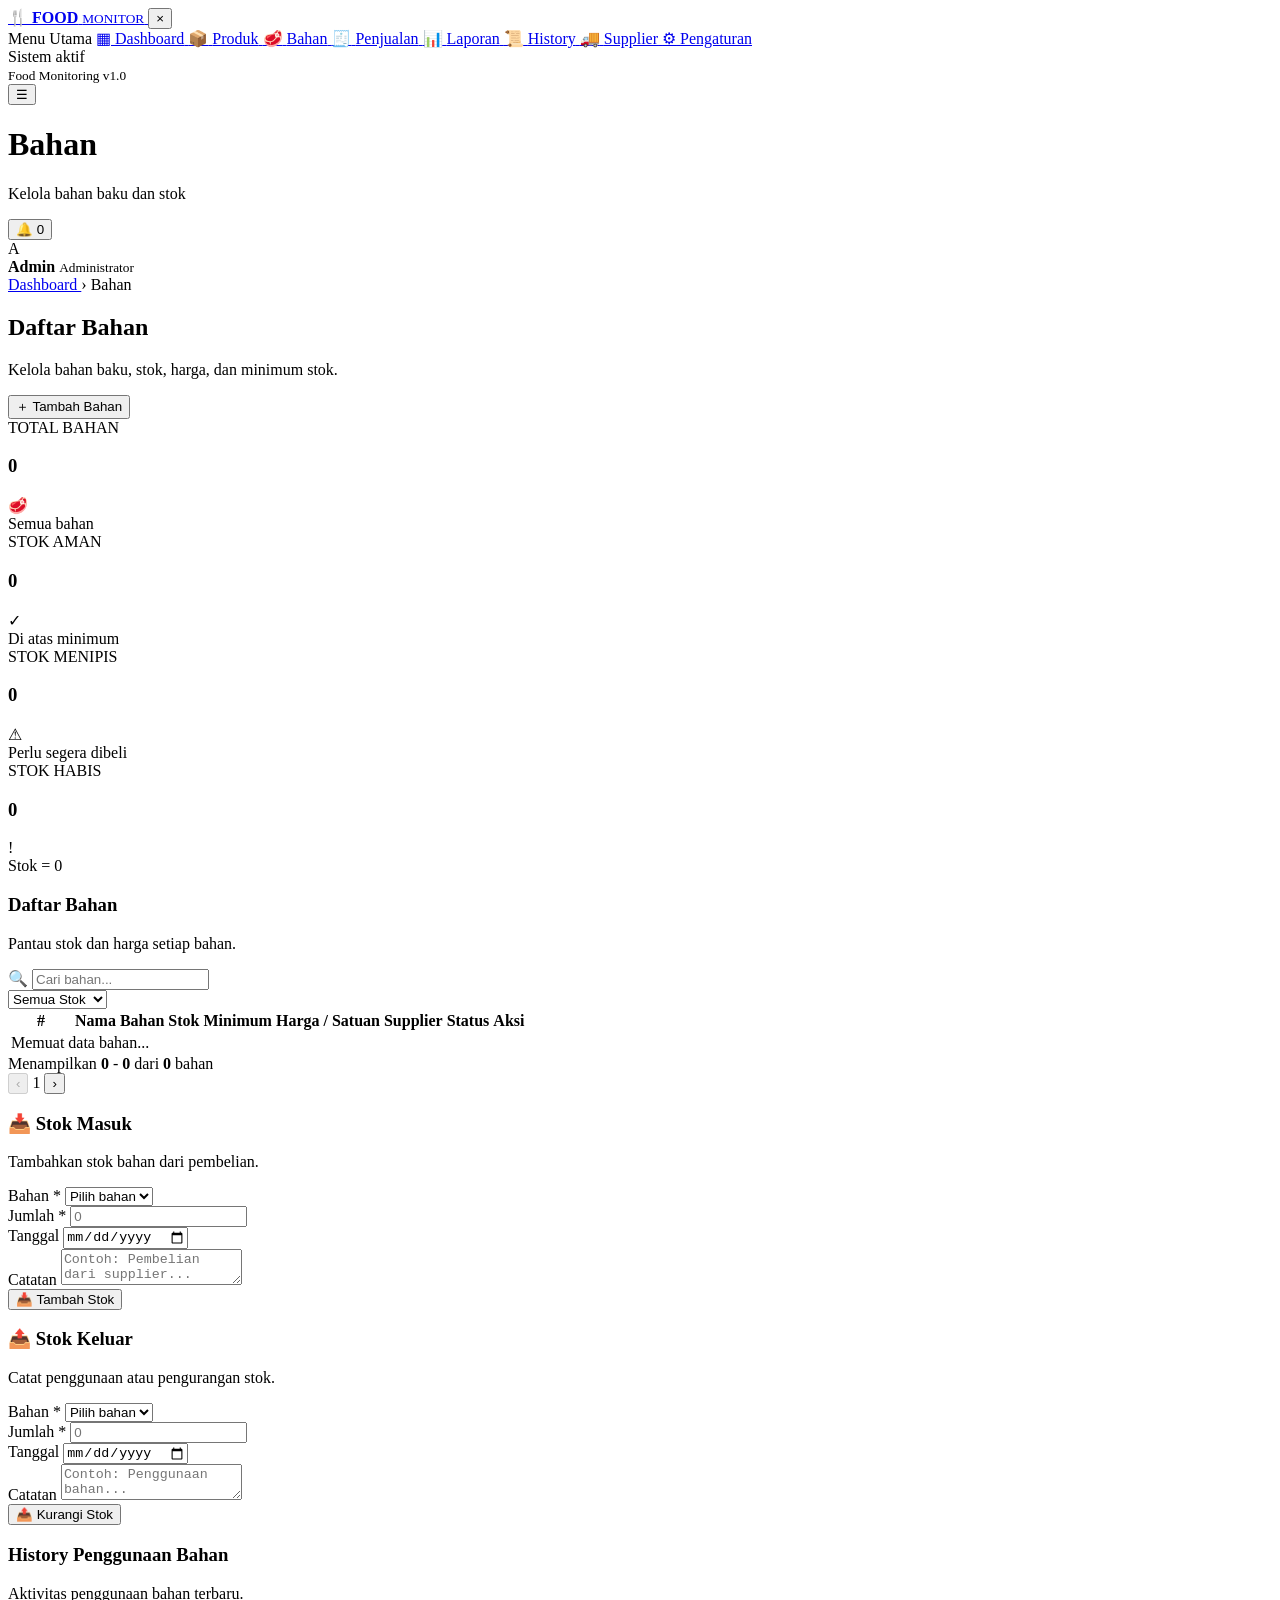
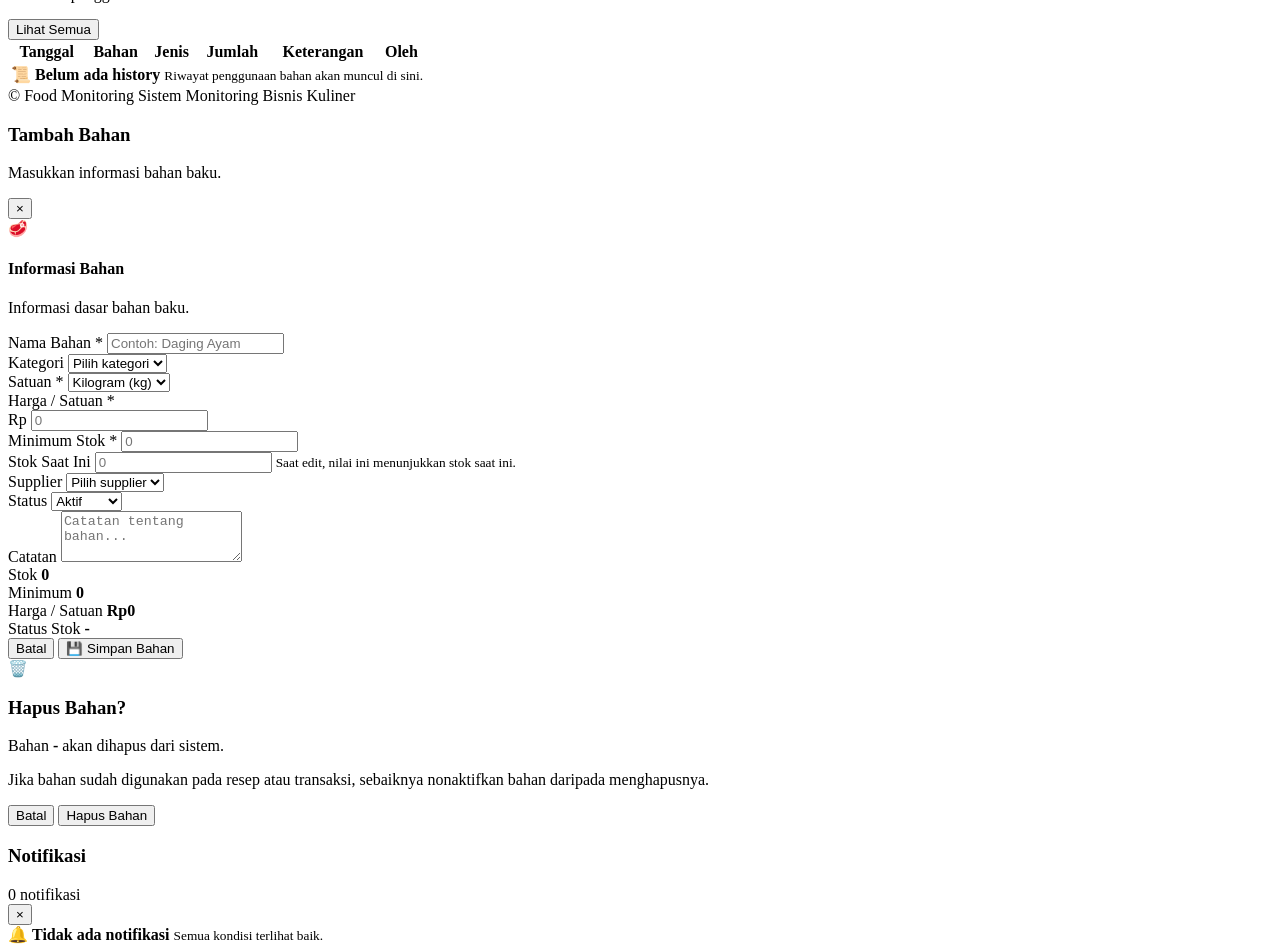
==== ingredients.html @ bdcd65e1 "Create ingredients.html" ====
<!DOCTYPE html>
<html lang="id">
<head>
    <meta charset="UTF-8">
    <meta name="viewport" content="width=device-width, initial-scale=1.0">

    <title>Food Monitoring - Bahan</title>

    <meta
        name="description"
        content="Kelola bahan baku, stok, harga bahan, minimum stok, supplier, dan riwayat penggunaan."
    >

    <link rel="stylesheet" href="css/style.css">
</head>

<body>

<div class="app">

    <!-- =====================================================
         SIDEBAR
    ====================================================== -->
    <aside class="sidebar" id="sidebar">

        <div class="sidebar-header">

            <a href="index.html" class="brand">
                <span class="brand-icon">🍴</span>

                <span class="brand-text">
                    <strong>FOOD</strong>
                    <small>MONITOR</small>
                </span>
            </a>

            <button
                type="button"
                class="sidebar-close"
                id="sidebarClose"
                aria-label="Tutup menu"
            >
                ×
            </button>

        </div>


        <!-- NAVIGATION -->
        <nav class="sidebar-nav">

            <div class="nav-section">

                <span class="nav-section-title">
                    Menu Utama
                </span>


                <a
                    href="index.html"
                    class="nav-item"
                >
                    <span class="nav-icon">▦</span>
                    <span class="nav-text">Dashboard</span>
                </a>


                <a
                    href="products.html"
                    class="nav-item"
                >
                    <span class="nav-icon">📦</span>
                    <span class="nav-text">Produk</span>
                </a>


                <a
                    href="ingredients.html"
                    class="nav-item active"
                >
                    <span class="nav-icon">🥩</span>
                    <span class="nav-text">Bahan</span>
                </a>


                <a
                    href="sales.html"
                    class="nav-item"
                >
                    <span class="nav-icon">🧾</span>
                    <span class="nav-text">Penjualan</span>
                </a>


                <a
                    href="reports.html"
                    class="nav-item"
                >
                    <span class="nav-icon">📊</span>
                    <span class="nav-text">Laporan</span>
                </a>


                <a
                    href="#"
                    class="nav-item"
                    id="historyMenu"
                >
                    <span class="nav-icon">📜</span>
                    <span class="nav-text">History</span>
                </a>


                <a
                    href="#"
                    class="nav-item"
                    id="supplierMenu"
                >
                    <span class="nav-icon">🚚</span>
                    <span class="nav-text">Supplier</span>
                </a>


                <a
                    href="#"
                    class="nav-item"
                    id="settingsMenu"
                >
                    <span class="nav-icon">⚙</span>
                    <span class="nav-text">Pengaturan</span>
                </a>

            </div>

        </nav>


        <!-- SIDEBAR FOOTER -->
        <div class="sidebar-footer">

            <div class="system-status">
                <span class="status-dot"></span>
                <span>Sistem aktif</span>
            </div>

            <small>
                Food Monitoring v1.0
            </small>

        </div>

    </aside>


    <!-- =====================================================
         MOBILE OVERLAY
    ====================================================== -->
    <div
        class="sidebar-overlay"
        id="sidebarOverlay"
    ></div>


    <!-- =====================================================
         MAIN
    ====================================================== -->
    <main class="main">


        <!-- =================================================
             TOPBAR
        ================================================== -->
        <header class="topbar">

            <div class="topbar-left">

                <button
                    type="button"
                    class="menu-toggle"
                    id="menuToggle"
                    aria-label="Buka menu"
                >
                    ☰
                </button>

                <div class="page-title">

                    <h1>Bahan</h1>

                    <p>
                        Kelola bahan baku dan stok
                    </p>

                </div>

            </div>


            <div class="topbar-right">

                <button
                    type="button"
                    class="icon-button notification-button"
                    id="notificationButton"
                    aria-label="Notifikasi"
                >
                    🔔

                    <span
                        class="notification-badge"
                        id="notificationBadge"
                    >
                        0
                    </span>
                </button>


                <div class="admin-profile">

                    <div class="admin-avatar">
                        A
                    </div>

                    <div class="admin-info">

                        <strong>
                            Admin
                        </strong>

                        <small>
                            Administrator
                        </small>

                    </div>

                </div>

            </div>

        </header>


        <!-- =================================================
             CONTENT
        ================================================== -->
        <div class="content">


            <!-- =================================================
                 PAGE HEADER
            ================================================== -->
            <section class="page-header">

                <div>

                    <div class="breadcrumb">

                        <a href="index.html">
                            Dashboard
                        </a>

                        <span>›</span>

                        <span>
                            Bahan
                        </span>

                    </div>


                    <h2>
                        Daftar Bahan
                    </h2>

                    <p>
                        Kelola bahan baku, stok, harga, dan minimum stok.
                    </p>

                </div>


                <button
                    type="button"
                    class="primary-button"
                    id="addIngredientButton"
                >
                    <span>＋</span>
                    Tambah Bahan
                </button>

            </section>


            <!-- =================================================
                 SUMMARY CARDS
            ================================================== -->
            <section class="summary-grid ingredient-summary-grid">


                <!-- TOTAL BAHAN -->
                <div class="summary-card">

                    <div class="summary-card-top">

                        <div>

                            <span class="summary-label">
                                TOTAL BAHAN
                            </span>

                            <h3 id="totalIngredientCount">
                                0
                            </h3>

                        </div>

                        <div class="summary-icon blue">
                            🥩
                        </div>

                    </div>

                    <div class="summary-card-bottom">

                        <span>
                            Semua bahan
                        </span>

                    </div>

                </div>


                <!-- STOK AMAN -->
                <div class="summary-card">

                    <div class="summary-card-top">

                        <div>

                            <span class="summary-label">
                                STOK AMAN
                            </span>

                            <h3 id="safeStockCount">
                                0
                            </h3>

                        </div>

                        <div class="summary-icon green">
                            ✓
                        </div>

                    </div>

                    <div class="summary-card-bottom">

                        <span>
                            Di atas minimum
                        </span>

                    </div>

                </div>


                <!-- STOK MENIPIS -->
                <div class="summary-card">

                    <div class="summary-card-top">

                        <div>

                            <span class="summary-label">
                                STOK MENIPIS
                            </span>

                            <h3 id="lowStockIngredientCount">
                                0
                            </h3>

                        </div>

                        <div class="summary-icon orange">
                            ⚠
                        </div>

                    </div>

                    <div class="summary-card-bottom">

                        <span>
                            Perlu segera dibeli
                        </span>

                    </div>

                </div>


                <!-- HABIS -->
                <div class="summary-card">

                    <div class="summary-card-top">

                        <div>

                            <span class="summary-label">
                                STOK HABIS
                            </span>

                            <h3 id="outOfStockCount">
                                0
                            </h3>

                        </div>

                        <div class="summary-icon red">
                            !
                        </div>

                    </div>

                    <div class="summary-card-bottom">

                        <span>
                            Stok = 0
                        </span>

                    </div>

                </div>

            </section>


            <!-- =================================================
                 STOCK TABLE
            ================================================== -->
            <section class="dashboard-card">

                <!-- CARD HEADER -->
                <div class="card-header ingredient-table-header">

                    <div>

                        <h3>
                            Daftar Bahan
                        </h3>

                        <p>
                            Pantau stok dan harga setiap bahan.
                        </p>

                    </div>


                    <div class="table-actions">

                        <!-- SEARCH -->
                        <div class="search-box">

                            <span class="search-icon">
                                🔍
                            </span>

                            <input
                                type="search"
                                id="ingredientSearch"
                                placeholder="Cari bahan..."
                                autocomplete="off"
                            >

                        </div>


                        <!-- STOCK FILTER -->
                        <select
                            id="ingredientStockFilter"
                            class="select-control"
                        >

                            <option value="all">
                                Semua Stok
                            </option>

                            <option value="safe">
                                Stok Aman
                            </option>

                            <option value="low">
                                Stok Menipis
                            </option>

                            <option value="out">
                                Stok Habis
                            </option>

                        </select>

                    </div>

                </div>


                <!-- TABLE -->
                <div class="table-wrapper">

                    <table class="data-table ingredient-table">

                        <thead>

                            <tr>

                                <th width="60">
                                    #
                                </th>

                                <th>
                                    Nama Bahan
                                </th>

                                <th>
                                    Stok
                                </th>

                                <th>
                                    Minimum
                                </th>

                                <th>
                                    Harga / Satuan
                                </th>

                                <th>
                                    Supplier
                                </th>

                                <th>
                                    Status
                                </th>

                                <th class="text-right">
                                    Aksi
                                </th>

                            </tr>

                        </thead>


                        <tbody id="ingredientTableBody">

                            <tr>

                                <td colspan="8">

                                    <div class="loading-state">

                                        <div class="loading-spinner"></div>

                                        <span>
                                            Memuat data bahan...
                                        </span>

                                    </div>

                                </td>

                            </tr>

                        </tbody>

                    </table>

                </div>


                <!-- TABLE FOOTER -->
                <div class="table-footer">

                    <div class="table-info">

                        Menampilkan

                        <strong id="ingredientShowingFrom">
                            0
                        </strong>

                        -

                        <strong id="ingredientShowingTo">
                            0
                        </strong>

                        dari

                        <strong id="ingredientTotalItems">
                            0
                        </strong>

                        bahan

                    </div>


                    <div class="pagination">

                        <button
                            type="button"
                            class="pagination-button"
                            id="ingredientPrevPage"
                            disabled
                        >
                            ‹
                        </button>


                        <span
                            class="pagination-current"
                            id="ingredientCurrentPage"
                        >
                            1
                        </span>


                        <button
                            type="button"
                            class="pagination-button"
                            id="ingredientNextPage"
                        >
                            ›
                        </button>

                    </div>

                </div>

            </section>


            <!-- =================================================
                 STOCK MOVEMENT
            ================================================== -->
            <section class="dashboard-grid secondary-grid">


                <!-- STOCK IN -->
                <div class="dashboard-card">

                    <div class="card-header">

                        <div>

                            <h3>
                                📥 Stok Masuk
                            </h3>

                            <p>
                                Tambahkan stok bahan dari pembelian.
                            </p>

                        </div>

                    </div>


                    <form id="stockInForm">

                        <div class="form-grid">


                            <div class="form-group form-group-full">

                                <label for="stockInIngredient">
                                    Bahan
                                    <span class="required">*</span>
                                </label>

                                <select
                                    id="stockInIngredient"
                                    name="ingredientId"
                                    required
                                >

                                    <option value="">
                                        Pilih bahan
                                    </option>

                                </select>

                            </div>


                            <div class="form-group">

                                <label for="stockInQuantity">
                                    Jumlah
                                    <span class="required">*</span>
                                </label>

                                <input
                                    type="number"
                                    id="stockInQuantity"
                                    name="quantity"
                                    min="0"
                                    step="0.01"
                                    placeholder="0"
                                    required
                                >

                            </div>


                            <div class="form-group">

                                <label for="stockInDate">
                                    Tanggal
                                </label>

                                <input
                                    type="date"
                                    id="stockInDate"
                                    name="date"
                                >

                            </div>


                            <div class="form-group form-group-full">

                                <label for="stockInNote">
                                    Catatan
                                </label>

                                <textarea
                                    id="stockInNote"
                                    name="note"
                                    rows="2"
                                    placeholder="Contoh: Pembelian dari supplier..."
                                ></textarea>

                            </div>


                            <div class="form-group form-group-full">

                                <button
                                    type="submit"
                                    class="primary-button"
                                >
                                    📥 Tambah Stok
                                </button>

                            </div>

                        </div>

                    </form>

                </div>


                <!-- STOCK OUT -->
                <div class="dashboard-card">

                    <div class="card-header">

                        <div>

                            <h3>
                                📤 Stok Keluar
                            </h3>

                            <p>
                                Catat penggunaan atau pengurangan stok.
                            </p>

                        </div>

                    </div>


                    <form id="stockOutForm">

                        <div class="form-grid">


                            <div class="form-group form-group-full">

                                <label for="stockOutIngredient">
                                    Bahan
                                    <span class="required">*</span>
                                </label>

                                <select
                                    id="stockOutIngredient"
                                    name="ingredientId"
                                    required
                                >

                                    <option value="">
                                        Pilih bahan
                                    </option>

                                </select>

                            </div>


                            <div class="form-group">

                                <label for="stockOutQuantity">
                                    Jumlah
                                    <span class="required">*</span>
                                </label>

                                <input
                                    type="number"
                                    id="stockOutQuantity"
                                    name="quantity"
                                    min="0"
                                    step="0.01"
                                    placeholder="0"
                                    required
                                >

                            </div>


                            <div class="form-group">

                                <label for="stockOutDate">
                                    Tanggal
                                </label>

                                <input
                                    type="date"
                                    id="stockOutDate"
                                    name="date"
                                >

                            </div>


                            <div class="form-group form-group-full">

                                <label for="stockOutNote">
                                    Catatan
                                </label>

                                <textarea
                                    id="stockOutNote"
                                    name="note"
                                    rows="2"
                                    placeholder="Contoh: Penggunaan bahan..."
                                ></textarea>

                            </div>


                            <div class="form-group form-group-full">

                                <button
                                    type="submit"
                                    class="secondary-button"
                                >
                                    📤 Kurangi Stok
                                </button>

                            </div>

                        </div>

                    </form>

                </div>

            </section>


            <!-- =================================================
                 RECENT USAGE
            ================================================== -->
            <section class="dashboard-card">

                <div class="card-header">

                    <div>

                        <h3>
                            History Penggunaan Bahan
                        </h3>

                        <p>
                            Aktivitas penggunaan bahan terbaru.
                        </p>

                    </div>


                    <button
                        type="button"
                        class="secondary-button"
                        id="viewIngredientHistory"
                    >
                        Lihat Semua
                    </button>

                </div>


                <div class="table-wrapper">

                    <table class="data-table">

                        <thead>

                            <tr>

                                <th>
                                    Tanggal
                                </th>

                                <th>
                                    Bahan
                                </th>

                                <th>
                                    Jenis
                                </th>

                                <th>
                                    Jumlah
                                </th>

                                <th>
                                    Keterangan
                                </th>

                                <th>
                                    Oleh
                                </th>

                            </tr>

                        </thead>


                        <tbody id="ingredientHistoryBody">

                            <tr>

                                <td colspan="6">

                                    <div class="empty-state">

                                        <span>
                                            📜
                                        </span>

                                        <strong>
                                            Belum ada history
                                        </strong>

                                        <small>
                                            Riwayat penggunaan bahan akan muncul di sini.
                                        </small>

                                    </div>

                                </td>

                            </tr>

                        </tbody>

                    </table>

                </div>

            </section>


        </div>


        <!-- =================================================
             FOOTER
        ================================================== -->
        <footer class="footer">

            <span>
                ©
                <span id="currentYear"></span>
                Food Monitoring
            </span>

            <span>
                Sistem Monitoring Bisnis Kuliner
            </span>

        </footer>

    </main>

</div>


<!-- =========================================================
     ADD / EDIT INGREDIENT MODAL
========================================================= -->
<div
    class="modal-overlay"
    id="ingredientModal"
    aria-hidden="true"
>

    <div
        class="modal modal-large"
        role="dialog"
        aria-modal="true"
        aria-labelledby="ingredientModalTitle"
    >


        <!-- MODAL HEADER -->
        <div class="modal-header">

            <div>

                <h3 id="ingredientModalTitle">
                    Tambah Bahan
                </h3>

                <p>
                    Masukkan informasi bahan baku.
                </p>

            </div>


            <button
                type="button"
                class="modal-close"
                id="closeIngredientModal"
                aria-label="Tutup"
            >
                ×
            </button>

        </div>


        <!-- FORM -->
        <form id="ingredientForm">

            <div class="modal-body">

                <input
                    type="hidden"
                    id="ingredientId"
                    name="id"
                >


                <!-- =================================================
                     BASIC INFORMATION
                ================================================== -->
                <div class="form-section">

                    <div class="form-section-title">

                        <span class="form-section-icon">
                            🥩
                        </span>

                        <div>

                            <h4>
                                Informasi Bahan
                            </h4>

                            <p>
                                Informasi dasar bahan baku.
                            </p>

                        </div>

                    </div>


                    <div class="form-grid">


                        <!-- NAME -->
                        <div class="form-group form-group-full">

                            <label for="ingredientName">

                                Nama Bahan

                                <span class="required">
                                    *
                                </span>

                            </label>

                            <input
                                type="text"
                                id="ingredientName"
                                name="name"
                                placeholder="Contoh: Daging Ayam"
                                required
                            >

                        </div>


                        <!-- CATEGORY -->
                        <div class="form-group">

                            <label for="ingredientCategory">
                                Kategori
                            </label>

                            <select
                                id="ingredientCategory"
                                name="category"
                            >

                                <option value="">
                                    Pilih kategori
                                </option>

                                <option value="daging">
                                    Daging
                                </option>

                                <option value="sayuran">
                                    Sayuran
                                </option>

                                <option value="bumbu">
                                    Bumbu
                                </option>

                                <option value="minyak">
                                    Minyak
                                </option>

                                <option value="sembako">
                                    Sembako
                                </option>

                                <option value="minuman">
                                    Minuman
                                </option>

                                <option value="kemasan">
                                    Kemasan
                                </option>

                                <option value="lainnya">
                                    Lainnya
                                </option>

                            </select>

                        </div>


                        <!-- UNIT -->
                        <div class="form-group">

                            <label for="ingredientUnit">
                                Satuan
                                <span class="required">
                                    *
                                </span>
                            </label>

                            <select
                                id="ingredientUnit"
                                name="unit"
                                required
                            >

                                <option value="kg">
                                    Kilogram (kg)
                                </option>

                                <option value="gram">
                                    Gram (g)
                                </option>

                                <option value="liter">
                                    Liter (L)
                                </option>

                                <option value="ml">
                                    Mililiter (ml)
                                </option>

                                <option value="pcs">
                                    Pcs
                                </option>

                                <option value="pack">
                                    Pack
                                </option>

                                <option value="botol">
                                    Botol
                                </option>

                                <option value="dus">
                                    Dus
                                </option>

                            </select>

                        </div>


                        <!-- PRICE -->
                        <div class="form-group">

                            <label for="ingredientPrice">

                                Harga / Satuan

                                <span class="required">
                                    *
                                </span>

                            </label>

                            <div class="input-prefix">

                                <span>
                                    Rp
                                </span>

                                <input
                                    type="number"
                                    id="ingredientPrice"
                                    name="price"
                                    min="0"
                                    step="1"
                                    placeholder="0"
                                    required
                                >

                            </div>

                        </div>


                        <!-- MIN STOCK -->
                        <div class="form-group">

                            <label for="ingredientMinimumStock">

                                Minimum Stok

                                <span class="required">
                                    *
                                </span>

                            </label>

                            <input
                                type="number"
                                id="ingredientMinimumStock"
                                name="minimumStock"
                                min="0"
                                step="0.01"
                                placeholder="0"
                                required
                            >

                        </div>


                        <!-- CURRENT STOCK -->
                        <div class="form-group">

                            <label for="ingredientCurrentStock">
                                Stok Saat Ini
                            </label>

                            <input
                                type="number"
                                id="ingredientCurrentStock"
                                name="stock"
                                min="0"
                                step="0.01"
                                placeholder="0"
                            >

                            <small class="form-help">
                                Saat edit, nilai ini menunjukkan stok saat ini.
                            </small>

                        </div>


                        <!-- SUPPLIER -->
                        <div class="form-group">

                            <label for="ingredientSupplier">
                                Supplier
                            </label>

                            <select
                                id="ingredientSupplier"
                                name="supplierId"
                            >

                                <option value="">
                                    Pilih supplier
                                </option>

                            </select>

                        </div>


                        <!-- STATUS -->
                        <div class="form-group">

                            <label for="ingredientStatus">
                                Status
                            </label>

                            <select
                                id="ingredientStatus"
                                name="status"
                            >

                                <option value="active">
                                    Aktif
                                </option>

                                <option value="inactive">
                                    Nonaktif
                                </option>

                            </select>

                        </div>


                        <!-- NOTE -->
                        <div class="form-group form-group-full">

                            <label for="ingredientDescription">
                                Catatan
                            </label>

                            <textarea
                                id="ingredientDescription"
                                name="description"
                                rows="3"
                                placeholder="Catatan tentang bahan..."
                            ></textarea>

                        </div>

                    </div>

                </div>


                <!-- =================================================
                     STOCK PREVIEW
                ================================================== -->
                <div class="stock-preview">

                    <div class="stock-preview-item">

                        <span>
                            Stok
                        </span>

                        <strong id="previewIngredientStock">
                            0
                        </strong>

                    </div>


                    <div class="stock-preview-item">

                        <span>
                            Minimum
                        </span>

                        <strong id="previewIngredientMinimum">
                            0
                        </strong>

                    </div>


                    <div class="stock-preview-item">

                        <span>
                            Harga / Satuan
                        </span>

                        <strong id="previewIngredientPrice">
                            Rp0
                        </strong>

                    </div>


                    <div
                        class="stock-preview-item highlight"
                        id="ingredientStockStatusPreview"
                    >

                        <span>
                            Status Stok
                        </span>

                        <strong>
                            -
                        </strong>

                    </div>

                </div>

            </div>


            <!-- MODAL FOOTER -->
            <div class="modal-footer">

                <button
                    type="button"
                    class="secondary-button"
                    id="cancelIngredientForm"
                >
                    Batal
                </button>


                <button
                    type="submit"
                    class="primary-button"
                    id="saveIngredientButton"
                >
                    💾 Simpan Bahan
                </button>

            </div>

        </form>

    </div>

</div>


<!-- =========================================================
     DELETE MODAL
========================================================= -->
<div
    class="modal-overlay"
    id="deleteIngredientModal"
    aria-hidden="true"
>

    <div
        class="modal modal-small"
        role="dialog"
        aria-modal="true"
        aria-labelledby="deleteIngredientTitle"
    >

        <div class="modal-body delete-confirmation">

            <div class="delete-icon">
                🗑️
            </div>


            <h3 id="deleteIngredientTitle">
                Hapus Bahan?
            </h3>


            <p>

                Bahan

                <strong id="deleteIngredientName">
                    -
                </strong>

                akan dihapus dari sistem.

            </p>


            <p class="warning-text">

                Jika bahan sudah digunakan pada resep atau transaksi,
                sebaiknya nonaktifkan bahan daripada menghapusnya.

            </p>

        </div>


        <div class="modal-footer">

            <button
                type="button"
                class="secondary-button"
                id="cancelDeleteIngredient"
            >
                Batal
            </button>


            <button
                type="button"
                class="danger-button"
                id="confirmDeleteIngredient"
            >
                Hapus Bahan
            </button>

        </div>

    </div>

</div>


<!-- =========================================================
     NOTIFICATION PANEL
========================================================= -->
<div
    class="notification-panel"
    id="notificationPanel"
    aria-hidden="true"
>

    <div class="notification-header">

        <div>

            <h3>
                Notifikasi
            </h3>

            <span id="notificationCount">
                0 notifikasi
            </span>

        </div>


        <button
            type="button"
            class="panel-close"
            id="closeNotification"
            aria-label="Tutup notifikasi"
        >
            ×
        </button>

    </div>


    <div
        class="notification-list"
        id="notificationList"
    >

        <div class="empty-notification">

            <span>
                🔔
            </span>

            <strong>
                Tidak ada notifikasi
            </strong>

            <small>
                Semua kondisi terlihat baik.
            </small>

        </div>

    </div>

</div>


<!-- =========================================================
     TOAST
========================================================= -->
<div
    class="toast-container"
    id="toastContainer"
    aria-live="polite"
></div>


<!-- =========================================================
     JAVASCRIPT
========================================================= -->
<script src="js/ingredients.js"></script>

</body>
</html>
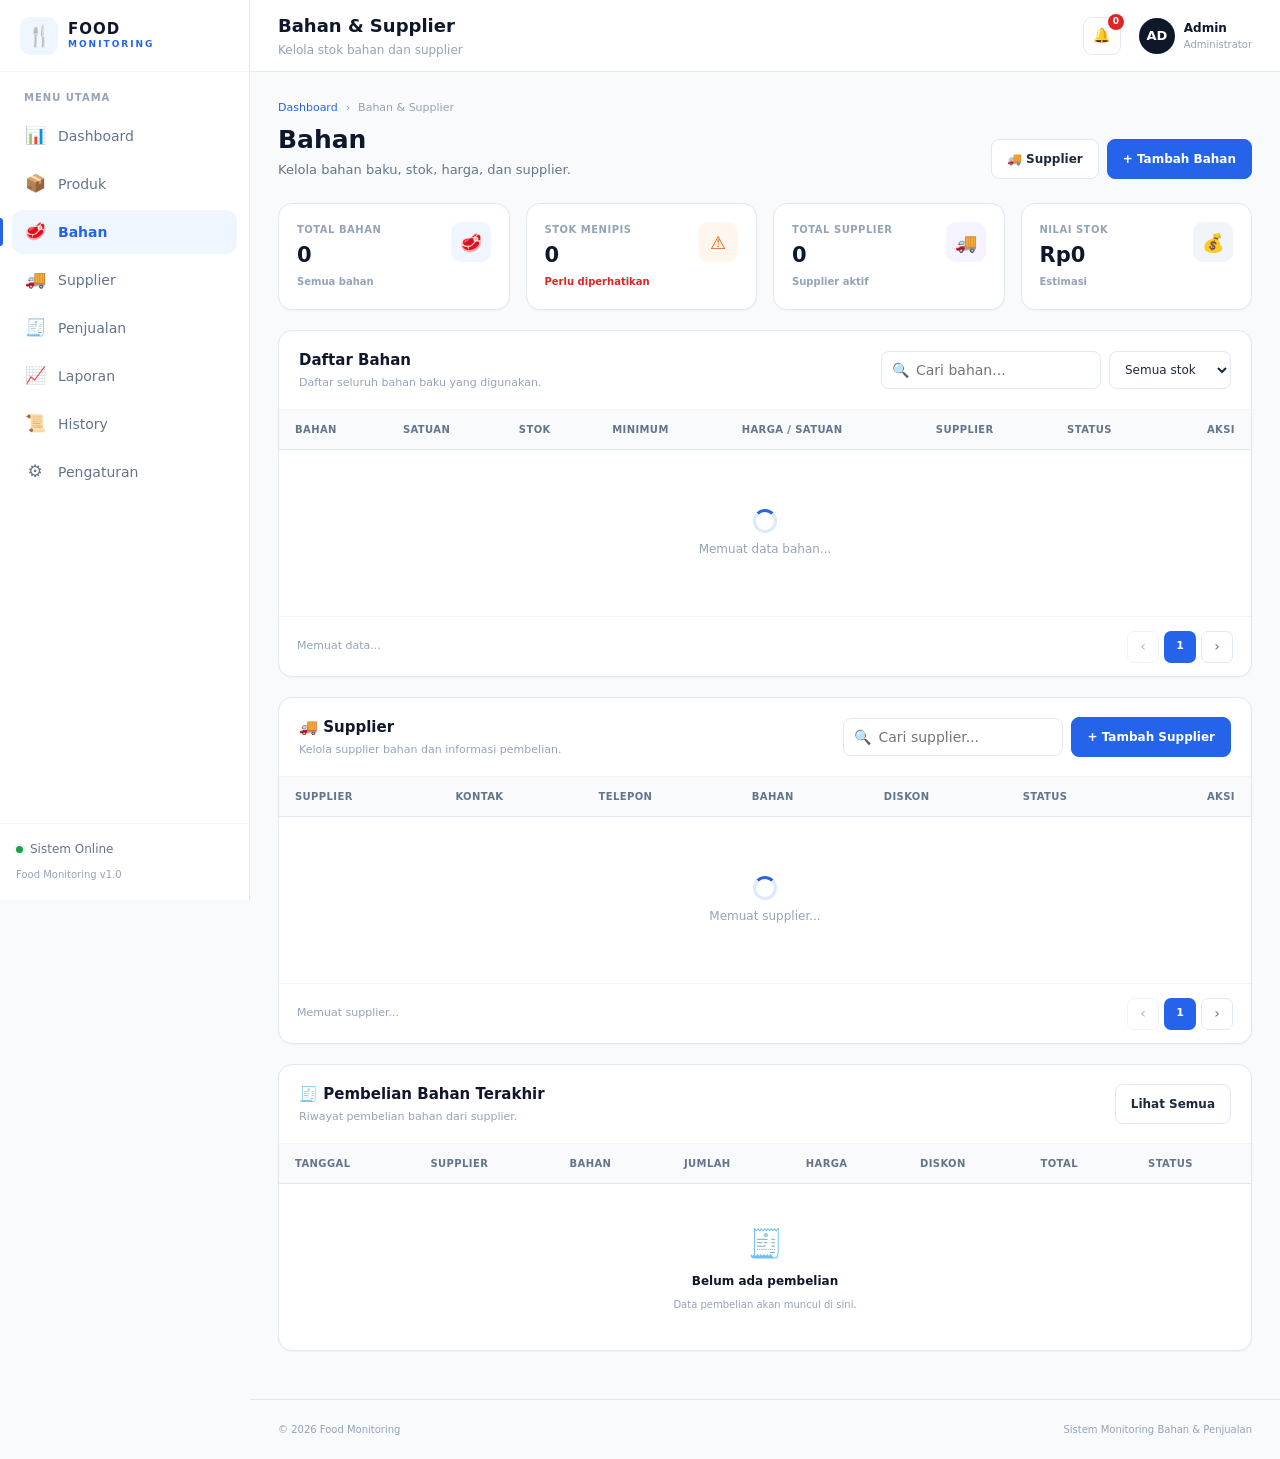
==== commit 514b4177: "Update ingredients.html" ====
--- a/ingredients.html
+++ b/ingredients.html
@@ -2,16 +2,15 @@
 <html lang="id">
 <head>
     <meta charset="UTF-8">
-    <meta name="viewport" content="width=device-width, initial-scale=1.0">
-
-    <title>Food Monitoring - Bahan</title>
 
     <meta
-        name="description"
-        content="Kelola bahan baku, stok, harga bahan, minimum stok, supplier, dan riwayat penggunaan."
+        name="viewport"
+        content="width=device-width, initial-scale=1.0"
     >
 
-    <link rel="stylesheet" href="css/style.css">
+    <title>Bahan & Supplier - Food Monitoring</title>
+
+    <link rel="stylesheet" href="../css/style.css">
 </head>
 
 <body>
@@ -21,17 +20,22 @@
     <!-- =====================================================
          SIDEBAR
     ====================================================== -->
+
     <aside class="sidebar" id="sidebar">
 
         <div class="sidebar-header">
 
             <a href="index.html" class="brand">
-                <span class="brand-icon">🍴</span>
-
-                <span class="brand-text">
+
+                <div class="brand-icon">
+                    🍴
+                </div>
+
+                <div class="brand-text">
                     <strong>FOOD</strong>
-                    <small>MONITOR</small>
-                </span>
+                    <small>MONITORING</small>
+                </div>
+
             </a>
 
             <button
@@ -46,101 +50,98 @@
         </div>
 
 
-        <!-- NAVIGATION -->
         <nav class="sidebar-nav">
 
-            <div class="nav-section">
-
-                <span class="nav-section-title">
-                    Menu Utama
-                </span>
-
-
-                <a
-                    href="index.html"
-                    class="nav-item"
-                >
-                    <span class="nav-icon">▦</span>
-                    <span class="nav-text">Dashboard</span>
-                </a>
-
-
-                <a
-                    href="products.html"
-                    class="nav-item"
-                >
-                    <span class="nav-icon">📦</span>
-                    <span class="nav-text">Produk</span>
-                </a>
-
-
-                <a
-                    href="ingredients.html"
-                    class="nav-item active"
-                >
-                    <span class="nav-icon">🥩</span>
-                    <span class="nav-text">Bahan</span>
-                </a>
-
-
-                <a
-                    href="sales.html"
-                    class="nav-item"
-                >
-                    <span class="nav-icon">🧾</span>
-                    <span class="nav-text">Penjualan</span>
-                </a>
-
-
-                <a
-                    href="reports.html"
-                    class="nav-item"
-                >
-                    <span class="nav-icon">📊</span>
-                    <span class="nav-text">Laporan</span>
-                </a>
-
-
-                <a
-                    href="#"
-                    class="nav-item"
-                    id="historyMenu"
-                >
-                    <span class="nav-icon">📜</span>
-                    <span class="nav-text">History</span>
-                </a>
-
-
-                <a
-                    href="#"
-                    class="nav-item"
-                    id="supplierMenu"
-                >
-                    <span class="nav-icon">🚚</span>
-                    <span class="nav-text">Supplier</span>
-                </a>
-
-
-                <a
-                    href="#"
-                    class="nav-item"
-                    id="settingsMenu"
-                >
-                    <span class="nav-icon">⚙</span>
-                    <span class="nav-text">Pengaturan</span>
-                </a>
-
-            </div>
+            <span class="nav-section-title">
+                Menu Utama
+            </span>
+
+
+            <a
+                href="index.html"
+                class="nav-item"
+            >
+                <span class="nav-icon">📊</span>
+                <span class="nav-text">Dashboard</span>
+            </a>
+
+
+            <a
+                href="products.html"
+                class="nav-item"
+            >
+                <span class="nav-icon">📦</span>
+                <span class="nav-text">Produk</span>
+            </a>
+
+
+            <a
+                href="ingredients.html"
+                class="nav-item active"
+                aria-current="page"
+            >
+                <span class="nav-icon">🥩</span>
+                <span class="nav-text">Bahan</span>
+            </a>
+
+
+            <!-- SUPPLIER LANGSUNG KE SECTION SUPPLIER -->
+            <a
+                href="#supplierSection"
+                class="nav-item"
+                id="supplierMenu"
+            >
+                <span class="nav-icon">🚚</span>
+                <span class="nav-text">Supplier</span>
+            </a>
+
+
+            <a
+                href="sales.html"
+                class="nav-item"
+            >
+                <span class="nav-icon">🧾</span>
+                <span class="nav-text">Penjualan</span>
+            </a>
+
+
+            <a
+                href="reports.html"
+                class="nav-item"
+            >
+                <span class="nav-icon">📈</span>
+                <span class="nav-text">Laporan</span>
+            </a>
+
+
+            <a
+                href="reports.html#history"
+                class="nav-item"
+            >
+                <span class="nav-icon">📜</span>
+                <span class="nav-text">History</span>
+            </a>
+
+
+            <a
+                href="reports.html#settings"
+                class="nav-item"
+            >
+                <span class="nav-icon">⚙️</span>
+                <span class="nav-text">Pengaturan</span>
+            </a>
 
         </nav>
 
 
-        <!-- SIDEBAR FOOTER -->
         <div class="sidebar-footer">
 
             <div class="system-status">
+
                 <span class="status-dot"></span>
-                <span>Sistem aktif</span>
+
+                <span>Sistem Online</span>
+
             </div>
 
             <small>
@@ -152,9 +153,8 @@
     </aside>
 
 
-    <!-- =====================================================
-         MOBILE OVERLAY
-    ====================================================== -->
+    <!-- MOBILE OVERLAY -->
+
     <div
         class="sidebar-overlay"
         id="sidebarOverlay"
@@ -164,12 +164,11 @@
     <!-- =====================================================
          MAIN
     ====================================================== -->
+
     <main class="main">
 
-
-        <!-- =================================================
-             TOPBAR
-        ================================================== -->
+        <!-- TOPBAR -->
+
         <header class="topbar">
 
             <div class="topbar-left">
@@ -179,16 +178,18 @@
                     class="menu-toggle"
                     id="menuToggle"
                     aria-label="Buka menu"
+                    aria-expanded="false"
                 >
                     ☰
                 </button>
 
+
                 <div class="page-title">
 
-                    <h1>Bahan</h1>
+                    <h1>Bahan & Supplier</h1>
 
                     <p>
-                        Kelola bahan baku dan stok
+                        Kelola stok bahan dan supplier
                     </p>
 
                 </div>
@@ -200,10 +201,11 @@
 
                 <button
                     type="button"
-                    class="icon-button notification-button"
+                    class="icon-button"
                     id="notificationButton"
                     aria-label="Notifikasi"
                 >
+
                     🔔
 
                     <span
@@ -212,20 +214,19 @@
                     >
                         0
                     </span>
+
                 </button>
 
 
                 <div class="admin-profile">
 
                     <div class="admin-avatar">
-                        A
+                        AD
                     </div>
 
                     <div class="admin-info">
 
-                        <strong>
-                            Admin
-                        </strong>
+                        <strong>Admin</strong>
 
                         <small>
                             Administrator
@@ -243,13 +244,13 @@
         <!-- =================================================
              CONTENT
         ================================================== -->
+
         <div class="content">
 
 
-            <!-- =================================================
-                 PAGE HEADER
-            ================================================== -->
-            <section class="page-header">
+            <!-- PAGE HEADER -->
+
+            <div class="page-header">
 
                 <div>
 
@@ -262,42 +263,56 @@
                         <span>›</span>
 
                         <span>
-                            Bahan
+                            Bahan & Supplier
                         </span>
 
                     </div>
 
 
                     <h2>
-                        Daftar Bahan
+                        Bahan
                     </h2>
 
                     <p>
-                        Kelola bahan baku, stok, harga, dan minimum stok.
+                        Kelola bahan baku, stok, harga, dan supplier.
                     </p>
 
                 </div>
 
 
-                <button
-                    type="button"
-                    class="primary-button"
-                    id="addIngredientButton"
-                >
-                    <span>＋</span>
-                    Tambah Bahan
-                </button>
-
-            </section>
+                <div style="
+                    display:flex;
+                    gap:8px;
+                    flex-wrap:wrap;
+                ">
+
+                    <button
+                        type="button"
+                        class="secondary-button"
+                        id="supplierButton"
+                    >
+                        🚚 Supplier
+                    </button>
+
+                    <button
+                        type="button"
+                        class="primary-button"
+                        id="addIngredientButton"
+                    >
+                        + Tambah Bahan
+                    </button>
+
+                </div>
+
+            </div>
 
 
             <!-- =================================================
-                 SUMMARY CARDS
+                 SUMMARY
             ================================================== -->
-            <section class="summary-grid ingredient-summary-grid">
-
-
-                <!-- TOTAL BAHAN -->
+
+            <div class="summary-grid">
+
                 <div class="summary-card">
 
                     <div class="summary-card-top">
@@ -308,10 +323,14 @@
                                 TOTAL BAHAN
                             </span>
 
-                            <h3 id="totalIngredientCount">
+                            <h3 id="totalIngredients">
                                 0
                             </h3>
 
+                            <span class="summary-change neutral">
+                                Semua bahan
+                            </span>
+
                         </div>
 
                         <div class="summary-icon blue">
@@ -320,52 +339,9 @@
 
                     </div>
 
-                    <div class="summary-card-bottom">
-
-                        <span>
-                            Semua bahan
-                        </span>
-
-                    </div>
-
                 </div>
 
 
-                <!-- STOK AMAN -->
-                <div class="summary-card">
-
-                    <div class="summary-card-top">
-
-                        <div>
-
-                            <span class="summary-label">
-                                STOK AMAN
-                            </span>
-
-                            <h3 id="safeStockCount">
-                                0
-                            </h3>
-
-                        </div>
-
-                        <div class="summary-icon green">
-                            ✓
-                        </div>
-
-                    </div>
-
-                    <div class="summary-card-bottom">
-
-                        <span>
-                            Di atas minimum
-                        </span>
-
-                    </div>
-
-                </div>
-
-
-                <!-- STOK MENIPIS -->
                 <div class="summary-card">
 
                     <div class="summary-card-top">
@@ -376,30 +352,25 @@
                                 STOK MENIPIS
                             </span>
 
-                            <h3 id="lowStockIngredientCount">
+                            <h3 id="lowStockCount">
                                 0
                             </h3>
 
+                            <span class="summary-change negative">
+                                Perlu diperhatikan
+                            </span>
+
                         </div>
 
                         <div class="summary-icon orange">
-                            ⚠
+                            ⚠️
                         </div>
 
                     </div>
 
-                    <div class="summary-card-bottom">
-
-                        <span>
-                            Perlu segera dibeli
-                        </span>
-
-                    </div>
-
                 </div>
 
 
-                <!-- HABIS -->
                 <div class="summary-card">
 
                     <div class="summary-card-top">
@@ -407,41 +378,66 @@
                         <div>
 
                             <span class="summary-label">
-                                STOK HABIS
+                                TOTAL SUPPLIER
                             </span>
 
-                            <h3 id="outOfStockCount">
+                            <h3 id="totalSuppliers">
                                 0
                             </h3>
 
-                        </div>
-
-                        <div class="summary-icon red">
-                            !
+                            <span class="summary-change neutral">
+                                Supplier aktif
+                            </span>
+
+                        </div>
+
+                        <div class="summary-icon purple">
+                            🚚
                         </div>
 
                     </div>
 
-                    <div class="summary-card-bottom">
-
-                        <span>
-                            Stok = 0
-                        </span>
+                </div>
+
+
+                <div class="summary-card">
+
+                    <div class="summary-card-top">
+
+                        <div>
+
+                            <span class="summary-label">
+                                NILAI STOK
+                            </span>
+
+                            <h3 id="stockValue">
+                                Rp0
+                            </h3>
+
+                            <span class="summary-change neutral">
+                                Estimasi
+                            </span>
+
+                        </div>
+
+                        <div class="summary-icon dark">
+                            💰
+                        </div>
 
                     </div>
 
                 </div>
 
-            </section>
+            </div>
 
 
             <!-- =================================================
-                 STOCK TABLE
+                 BAHAN SECTION
             ================================================== -->
+
             <section class="dashboard-card">
 
-                <!-- CARD HEADER -->
-                <div class="card-header ingredient-table-header">
+                <div class="card-header">
 
                     <div>
 
@@ -450,7 +446,7 @@
                         </h3>
 
                         <p>
-                            Pantau stok dan harga setiap bahan.
+                            Daftar seluruh bahan baku yang digunakan.
                         </p>
 
                     </div>
@@ -458,7 +454,6 @@
 
                     <div class="table-actions">
 
-                        <!-- SEARCH -->
                         <div class="search-box">
 
                             <span class="search-icon">
@@ -475,26 +470,25 @@
                         </div>
 
 
-                        <!-- STOCK FILTER -->
                         <select
-                            id="ingredientStockFilter"
+                            id="stockFilter"
                             class="select-control"
                         >
 
                             <option value="all">
-                                Semua Stok
+                                Semua stok
                             </option>
 
-                            <option value="safe">
-                                Stok Aman
+                            <option value="normal">
+                                Stok normal
                             </option>
 
                             <option value="low">
-                                Stok Menipis
+                                Stok menipis
                             </option>
 
-                            <option value="out">
-                                Stok Habis
+                            <option value="empty">
+                                Stok habis
                             </option>
 
                         </select>
@@ -504,21 +498,20 @@
                 </div>
 
 
-                <!-- TABLE -->
                 <div class="table-wrapper">
 
-                    <table class="data-table ingredient-table">
+                    <table class="data-table">
 
                         <thead>
 
                             <tr>
 
-                                <th width="60">
-                                    #
+                                <th>
+                                    Bahan
                                 </th>
 
                                 <th>
-                                    Nama Bahan
+                                    Satuan
                                 </th>
 
                                 <th>
@@ -552,6 +545,8 @@
 
                         <tbody id="ingredientTableBody">
 
+                            <!-- Diisi ingredients.js -->
+
                             <tr>
 
                                 <td colspan="8">
@@ -577,31 +572,13 @@
                 </div>
 
 
-                <!-- TABLE FOOTER -->
                 <div class="table-footer">
 
-                    <div class="table-info">
-
-                        Menampilkan
-
-                        <strong id="ingredientShowingFrom">
-                            0
-                        </strong>
-
-                        -
-
-                        <strong id="ingredientShowingTo">
-                            0
-                        </strong>
-
-                        dari
-
-                        <strong id="ingredientTotalItems">
-                            0
-                        </strong>
-
-                        bahan
-
+                    <div
+                        class="table-info"
+                        id="ingredientTableInfo"
+                    >
+                        Memuat data...
                     </div>
 
 
@@ -610,25 +587,23 @@
                         <button
                             type="button"
                             class="pagination-button"
-                            id="ingredientPrevPage"
+                            id="ingredientPrev"
                             disabled
                         >
                             ‹
                         </button>
 
-
                         <span
                             class="pagination-current"
-                            id="ingredientCurrentPage"
+                            id="ingredientPage"
                         >
                             1
                         </span>
 
-
                         <button
                             type="button"
                             class="pagination-button"
-                            id="ingredientNextPage"
+                            id="ingredientNext"
                         >
                             ›
                         </button>
@@ -641,239 +616,168 @@
 
 
             <!-- =================================================
-                 STOCK MOVEMENT
+                 SUPPLIER SECTION
             ================================================== -->
-            <section class="dashboard-grid secondary-grid">
-
-
-                <!-- STOCK IN -->
-                <div class="dashboard-card">
-
-                    <div class="card-header">
-
-                        <div>
-
-                            <h3>
-                                📥 Stok Masuk
-                            </h3>
-
-                            <p>
-                                Tambahkan stok bahan dari pembelian.
-                            </p>
-
-                        </div>
+
+            <section
+                class="dashboard-card"
+                id="supplierSection"
+                style="scroll-margin-top:90px;"
+            >
+
+                <div class="card-header">
+
+                    <div>
+
+                        <h3>
+                            🚚 Supplier
+                        </h3>
+
+                        <p>
+                            Kelola supplier bahan dan informasi pembelian.
+                        </p>
 
                     </div>
 
 
-                    <form id="stockInForm">
-
-                        <div class="form-grid">
-
-
-                            <div class="form-group form-group-full">
-
-                                <label for="stockInIngredient">
+                    <div class="table-actions">
+
+                        <div class="search-box">
+
+                            <span class="search-icon">
+                                🔍
+                            </span>
+
+                            <input
+                                type="search"
+                                id="supplierSearch"
+                                placeholder="Cari supplier..."
+                                autocomplete="off"
+                            >
+
+                        </div>
+
+
+                        <button
+                            type="button"
+                            class="primary-button"
+                            id="addSupplierButton"
+                        >
+                            + Tambah Supplier
+                        </button>
+
+                    </div>
+
+                </div>
+
+
+                <div class="table-wrapper">
+
+                    <table class="data-table">
+
+                        <thead>
+
+                            <tr>
+
+                                <th>
+                                    Supplier
+                                </th>
+
+                                <th>
+                                    Kontak
+                                </th>
+
+                                <th>
+                                    Telepon
+                                </th>
+
+                                <th>
                                     Bahan
-                                    <span class="required">*</span>
-                                </label>
-
-                                <select
-                                    id="stockInIngredient"
-                                    name="ingredientId"
-                                    required
-                                >
-
-                                    <option value="">
-                                        Pilih bahan
-                                    </option>
-
-                                </select>
-
-                            </div>
-
-
-                            <div class="form-group">
-
-                                <label for="stockInQuantity">
-                                    Jumlah
-                                    <span class="required">*</span>
-                                </label>
-
-                                <input
-                                    type="number"
-                                    id="stockInQuantity"
-                                    name="quantity"
-                                    min="0"
-                                    step="0.01"
-                                    placeholder="0"
-                                    required
-                                >
-
-                            </div>
-
-
-                            <div class="form-group">
-
-                                <label for="stockInDate">
-                                    Tanggal
-                                </label>
-
-                                <input
-                                    type="date"
-                                    id="stockInDate"
-                                    name="date"
-                                >
-
-                            </div>
-
-
-                            <div class="form-group form-group-full">
-
-                                <label for="stockInNote">
-                                    Catatan
-                                </label>
-
-                                <textarea
-                                    id="stockInNote"
-                                    name="note"
-                                    rows="2"
-                                    placeholder="Contoh: Pembelian dari supplier..."
-                                ></textarea>
-
-                            </div>
-
-
-                            <div class="form-group form-group-full">
-
-                                <button
-                                    type="submit"
-                                    class="primary-button"
-                                >
-                                    📥 Tambah Stok
-                                </button>
-
-                            </div>
-
-                        </div>
-
-                    </form>
+                                </th>
+
+                                <th>
+                                    Diskon
+                                </th>
+
+                                <th>
+                                    Status
+                                </th>
+
+                                <th class="text-right">
+                                    Aksi
+                                </th>
+
+                            </tr>
+
+                        </thead>
+
+
+                        <tbody id="supplierTableBody">
+
+                            <!-- Diisi ingredients.js -->
+
+                            <tr>
+
+                                <td colspan="7">
+
+                                    <div class="loading-state">
+
+                                        <div class="loading-spinner"></div>
+
+                                        <span>
+                                            Memuat supplier...
+                                        </span>
+
+                                    </div>
+
+                                </td>
+
+                            </tr>
+
+                        </tbody>
+
+                    </table>
 
                 </div>
 
 
-                <!-- STOCK OUT -->
-                <div class="dashboard-card">
-
-                    <div class="card-header">
-
-                        <div>
-
-                            <h3>
-                                📤 Stok Keluar
-                            </h3>
-
-                            <p>
-                                Catat penggunaan atau pengurangan stok.
-                            </p>
-
-                        </div>
-
+                <div class="table-footer">
+
+                    <div
+                        class="table-info"
+                        id="supplierTableInfo"
+                    >
+                        Memuat supplier...
                     </div>
 
 
-                    <form id="stockOutForm">
-
-                        <div class="form-grid">
-
-
-                            <div class="form-group form-group-full">
-
-                                <label for="stockOutIngredient">
-                                    Bahan
-                                    <span class="required">*</span>
-                                </label>
-
-                                <select
-                                    id="stockOutIngredient"
-                                    name="ingredientId"
-                                    required
-                                >
-
-                                    <option value="">
-                                        Pilih bahan
-                                    </option>
-
-                                </select>
-
-                            </div>
-
-
-                            <div class="form-group">
-
-                                <label for="stockOutQuantity">
-                                    Jumlah
-                                    <span class="required">*</span>
-                                </label>
-
-                                <input
-                                    type="number"
-                                    id="stockOutQuantity"
-                                    name="quantity"
-                                    min="0"
-                                    step="0.01"
-                                    placeholder="0"
-                                    required
-                                >
-
-                            </div>
-
-
-                            <div class="form-group">
-
-                                <label for="stockOutDate">
-                                    Tanggal
-                                </label>
-
-                                <input
-                                    type="date"
-                                    id="stockOutDate"
-                                    name="date"
-                                >
-
-                            </div>
-
-
-                            <div class="form-group form-group-full">
-
-                                <label for="stockOutNote">
-                                    Catatan
-                                </label>
-
-                                <textarea
-                                    id="stockOutNote"
-                                    name="note"
-                                    rows="2"
-                                    placeholder="Contoh: Penggunaan bahan..."
-                                ></textarea>
-
-                            </div>
-
-
-                            <div class="form-group form-group-full">
-
-                                <button
-                                    type="submit"
-                                    class="secondary-button"
-                                >
-                                    📤 Kurangi Stok
-                                </button>
-
-                            </div>
-
-                        </div>
-
-                    </form>
+                    <div class="pagination">
+
+                        <button
+                            type="button"
+                            class="pagination-button"
+                            id="supplierPrev"
+                            disabled
+                        >
+                            ‹
+                        </button>
+
+                        <span
+                            class="pagination-current"
+                            id="supplierPage"
+                        >
+                            1
+                        </span>
+
+                        <button
+                            type="button"
+                            class="pagination-button"
+                            id="supplierNext"
+                        >
+                            ›
+                        </button>
+
+                    </div>
 
                 </div>
 
@@ -881,8 +785,9 @@
 
 
             <!-- =================================================
-                 RECENT USAGE
+                 PEMBELIAN TERAKHIR
             ================================================== -->
+
             <section class="dashboard-card">
 
                 <div class="card-header">
@@ -890,11 +795,11 @@
                     <div>
 
                         <h3>
-                            History Penggunaan Bahan
+                            🧾 Pembelian Bahan Terakhir
                         </h3>
 
                         <p>
-                            Aktivitas penggunaan bahan terbaru.
+                            Riwayat pembelian bahan dari supplier.
                         </p>
 
                     </div>
@@ -903,7 +808,7 @@
                     <button
                         type="button"
                         class="secondary-button"
-                        id="viewIngredientHistory"
+                        id="viewAllPurchasesButton"
                     >
                         Lihat Semua
                     </button>
@@ -924,11 +829,11 @@
                                 </th>
 
                                 <th>
+                                    Supplier
+                                </th>
+
+                                <th>
                                     Bahan
-                                </th>
-
-                                <th>
-                                    Jenis
                                 </th>
 
                                 <th>
@@ -936,36 +841,44 @@
                                 </th>
 
                                 <th>
-                                    Keterangan
+                                    Harga
                                 </th>
 
                                 <th>
-                                    Oleh
+                                    Diskon
                                 </th>
 
+                                <th>
+                                    Total
+                                </th>
+
+                                <th>
+                                    Status
+                                </th>
+
                             </tr>
 
                         </thead>
 
 
-                        <tbody id="ingredientHistoryBody">
+                        <tbody id="purchaseTableBody">
 
                             <tr>
 
-                                <td colspan="6">
+                                <td colspan="8">
 
                                     <div class="empty-state">
 
                                         <span>
-                                            📜
+                                            🧾
                                         </span>
 
                                         <strong>
-                                            Belum ada history
+                                            Belum ada pembelian
                                         </strong>
 
                                         <small>
-                                            Riwayat penggunaan bahan akan muncul di sini.
+                                            Data pembelian akan muncul di sini.
                                         </small>
 
                                     </div>
@@ -986,19 +899,16 @@
         </div>
 
 
-        <!-- =================================================
-             FOOTER
-        ================================================== -->
+        <!-- FOOTER -->
+
         <footer class="footer">
 
             <span>
-                ©
-                <span id="currentYear"></span>
-                Food Monitoring
+                © 2026 Food Monitoring
             </span>
 
             <span>
-                Sistem Monitoring Bisnis Kuliner
+                Sistem Monitoring Bahan & Penjualan
             </span>
 
         </footer>
@@ -1009,23 +919,17 @@
 
 
 <!-- =========================================================
-     ADD / EDIT INGREDIENT MODAL
-========================================================= -->
+     MODAL BAHAN
+========================================================== -->
+
 <div
     class="modal-overlay"
     id="ingredientModal"
     aria-hidden="true"
 >
 
-    <div
-        class="modal modal-large"
-        role="dialog"
-        aria-modal="true"
-        aria-labelledby="ingredientModalTitle"
-    >
-
-
-        <!-- MODAL HEADER -->
+    <div class="modal modal-large">
+
         <div class="modal-header">
 
             <div>
@@ -1044,7 +948,7 @@
             <button
                 type="button"
                 class="modal-close"
-                id="closeIngredientModal"
+                id="ingredientModalClose"
                 aria-label="Tutup"
             >
                 ×
@@ -1053,28 +957,17 @@
         </div>
 
 
-        <!-- FORM -->
         <form id="ingredientForm">
 
             <div class="modal-body">
 
-                <input
-                    type="hidden"
-                    id="ingredientId"
-                    name="id"
-                >
-
-
-                <!-- =================================================
-                     BASIC INFORMATION
-                ================================================== -->
                 <div class="form-section">
 
                     <div class="form-section-title">
 
-                        <span class="form-section-icon">
+                        <div class="form-section-icon">
                             🥩
-                        </span>
+                        </div>
 
                         <div>
 
@@ -1083,7 +976,7 @@
                             </h4>
 
                             <p>
-                                Informasi dasar bahan baku.
+                                Data dasar bahan baku.
                             </p>
 
                         </div>
@@ -1093,32 +986,24 @@
 
                     <div class="form-grid">
 
-
-                        <!-- NAME -->
-                        <div class="form-group form-group-full">
+                        <div class="form-group">
 
                             <label for="ingredientName">
-
                                 Nama Bahan
-
-                                <span class="required">
-                                    *
-                                </span>
-
+                                <span class="required">*</span>
                             </label>
 
                             <input
                                 type="text"
                                 id="ingredientName"
                                 name="name"
-                                placeholder="Contoh: Daging Ayam"
+                                placeholder="Contoh: Ayam"
                                 required
                             >
 
                         </div>
 
 
-                        <!-- CATEGORY -->
                         <div class="form-group">
 
                             <label for="ingredientCategory">
@@ -1134,8 +1019,8 @@
                                     Pilih kategori
                                 </option>
 
-                                <option value="daging">
-                                    Daging
+                                <option value="protein">
+                                    Protein
                                 </option>
 
                                 <option value="sayuran">
@@ -1150,16 +1035,8 @@
                                     Minyak
                                 </option>
 
-                                <option value="sembako">
-                                    Sembako
-                                </option>
-
-                                <option value="minuman">
-                                    Minuman
-                                </option>
-
-                                <option value="kemasan">
-                                    Kemasan
+                                <option value="karbohidrat">
+                                    Karbohidrat
                                 </option>
 
                                 <option value="lainnya">
@@ -1171,14 +1048,11 @@
                         </div>
 
 
-                        <!-- UNIT -->
                         <div class="form-group">
 
                             <label for="ingredientUnit">
                                 Satuan
-                                <span class="required">
-                                    *
-                                </span>
+                                <span class="required">*</span>
                             </label>
 
                             <select
@@ -1187,6 +1061,10 @@
                                 required
                             >
 
+                                <option value="">
+                                    Pilih satuan
+                                </option>
+
                                 <option value="kg">
                                     Kilogram (kg)
                                 </option>
@@ -1204,77 +1082,49 @@
                                 </option>
 
                                 <option value="pcs">
-                                    Pcs
+                                    Pieces (pcs)
                                 </option>
 
                                 <option value="pack">
                                     Pack
                                 </option>
 
-                                <option value="botol">
-                                    Botol
-                                </option>
-
-                                <option value="dus">
-                                    Dus
-                                </option>
-
                             </select>
 
                         </div>
 
 
-                        <!-- PRICE -->
                         <div class="form-group">
 
                             <label for="ingredientPrice">
-
                                 Harga / Satuan
-
-                                <span class="required">
-                                    *
-                                </span>
-
-                            </label>
-
-                            <div class="input-prefix">
-
-                                <span>
-                                    Rp
-                                </span>
-
-                                <input
-                                    type="number"
-                                    id="ingredientPrice"
-                                    name="price"
-                                    min="0"
-                                    step="1"
-                                    placeholder="0"
-                                    required
-                                >
-
-                            </div>
-
-                        </div>
-
-
-                        <!-- MIN STOCK -->
-                        <div class="form-group">
-
-                            <label for="ingredientMinimumStock">
-
-                                Minimum Stok
-
-                                <span class="required">
-                                    *
-                                </span>
-
+                                <span class="required">*</span>
                             </label>
 
                             <input
                                 type="number"
-                                id="ingredientMinimumStock"
-                                name="minimumStock"
+                                id="ingredientPrice"
+                                name="price"
+                                min="0"
+                                step="1"
+                                placeholder="0"
+                                required
+                            >
+
+                        </div>
+
+
+                        <div class="form-group">
+
+                            <label for="ingredientStock">
+                                Stok Awal
+                                <span class="required">*</span>
+                            </label>
+
+                            <input
+                                type="number"
+                                id="ingredientStock"
+                                name="stock"
                                 min="0"
                                 step="0.01"
                                 placeholder="0"
@@ -1284,30 +1134,26 @@
                         </div>
 
 
-                        <!-- CURRENT STOCK -->
                         <div class="form-group">
 
-                            <label for="ingredientCurrentStock">
-                                Stok Saat Ini
+                            <label for="ingredientMinimumStock">
+                                Minimum Stok
+                                <span class="required">*</span>
                             </label>
 
                             <input
                                 type="number"
-                                id="ingredientCurrentStock"
-                                name="stock"
+                                id="ingredientMinimumStock"
+                                name="minimum_stock"
                                 min="0"
                                 step="0.01"
                                 placeholder="0"
+                                required
                             >
 
-                            <small class="form-help">
-                                Saat edit, nilai ini menunjukkan stok saat ini.
-                            </small>
-
-                        </div>
-
-
-                        <!-- SUPPLIER -->
+                        </div>
+
+
                         <div class="form-group">
 
                             <label for="ingredientSupplier">
@@ -1316,7 +1162,7 @@
 
                             <select
                                 id="ingredientSupplier"
-                                name="supplierId"
+                                name="supplier_id"
                             >
 
                                 <option value="">
@@ -1328,7 +1174,6 @@
                         </div>
 
 
-                        <!-- STATUS -->
                         <div class="form-group">
 
                             <label for="ingredientStatus">
@@ -1353,18 +1198,16 @@
                         </div>
 
 
-                        <!-- NOTE -->
                         <div class="form-group form-group-full">
 
-                            <label for="ingredientDescription">
+                            <label for="ingredientNotes">
                                 Catatan
                             </label>
 
                             <textarea
-                                id="ingredientDescription"
-                                name="description"
-                                rows="3"
-                                placeholder="Catatan tentang bahan..."
+                                id="ingredientNotes"
+                                name="notes"
+                                placeholder="Catatan bahan..."
                             ></textarea>
 
                         </div>
@@ -1373,87 +1216,23 @@
 
                 </div>
 
-
-                <!-- =================================================
-                     STOCK PREVIEW
-                ================================================== -->
-                <div class="stock-preview">
-
-                    <div class="stock-preview-item">
-
-                        <span>
-                            Stok
-                        </span>
-
-                        <strong id="previewIngredientStock">
-                            0
-                        </strong>
-
-                    </div>
-
-
-                    <div class="stock-preview-item">
-
-                        <span>
-                            Minimum
-                        </span>
-
-                        <strong id="previewIngredientMinimum">
-                            0
-                        </strong>
-
-                    </div>
-
-
-                    <div class="stock-preview-item">
-
-                        <span>
-                            Harga / Satuan
-                        </span>
-
-                        <strong id="previewIngredientPrice">
-                            Rp0
-                        </strong>
-
-                    </div>
-
-
-                    <div
-                        class="stock-preview-item highlight"
-                        id="ingredientStockStatusPreview"
-                    >
-
-                        <span>
-                            Status Stok
-                        </span>
-
-                        <strong>
-                            -
-                        </strong>
-
-                    </div>
-
-                </div>
-
             </div>
 
 
-            <!-- MODAL FOOTER -->
             <div class="modal-footer">
 
                 <button
                     type="button"
                     class="secondary-button"
-                    id="cancelIngredientForm"
+                    id="ingredientCancelButton"
                 >
                     Batal
                 </button>
 
-
                 <button
                     type="submit"
                     class="primary-button"
-                    id="saveIngredientButton"
+                    id="ingredientSaveButton"
                 >
                     💾 Simpan Bahan
                 </button>
@@ -1468,51 +1247,269 @@
 
 
 <!-- =========================================================
-     DELETE MODAL
-========================================================= -->
+     MODAL SUPPLIER
+========================================================== -->
+
 <div
     class="modal-overlay"
-    id="deleteIngredientModal"
+    id="supplierModal"
     aria-hidden="true"
 >
 
-    <div
-        class="modal modal-small"
-        role="dialog"
-        aria-modal="true"
-        aria-labelledby="deleteIngredientTitle"
-    >
-
-        <div class="modal-body delete-confirmation">
+    <div class="modal modal-large">
+
+        <div class="modal-header">
+
+            <div>
+
+                <h3 id="supplierModalTitle">
+                    Tambah Supplier
+                </h3>
+
+                <p>
+                    Masukkan informasi supplier bahan.
+                </p>
+
+            </div>
+
+
+            <button
+                type="button"
+                class="modal-close"
+                id="supplierModalClose"
+                aria-label="Tutup"
+            >
+                ×
+            </button>
+
+        </div>
+
+
+        <form id="supplierForm">
+
+            <div class="modal-body">
+
+                <div class="form-section">
+
+                    <div class="form-section-title">
+
+                        <div class="form-section-icon">
+                            🚚
+                        </div>
+
+                        <div>
+
+                            <h4>
+                                Informasi Supplier
+                            </h4>
+
+                            <p>
+                                Data supplier dan ketentuan harga.
+                            </p>
+
+                        </div>
+
+                    </div>
+
+
+                    <div class="form-grid">
+
+                        <div class="form-group">
+
+                            <label for="supplierName">
+                                Nama Supplier
+                                <span class="required">*</span>
+                            </label>
+
+                            <input
+                                type="text"
+                                id="supplierName"
+                                name="name"
+                                placeholder="Contoh: Supplier Ayam Jaya"
+                                required
+                            >
+
+                        </div>
+
+
+                        <div class="form-group">
+
+                            <label for="supplierContact">
+                                Nama Kontak
+                            </label>
+
+                            <input
+                                type="text"
+                                id="supplierContact"
+                                name="contact"
+                                placeholder="Nama PIC"
+                            >
+
+                        </div>
+
+
+                        <div class="form-group">
+
+                            <label for="supplierPhone">
+                                Nomor Telepon
+                            </label>
+
+                            <input
+                                type="tel"
+                                id="supplierPhone"
+                                name="phone"
+                                placeholder="08xxxxxxxxxx"
+                            >
+
+                        </div>
+
+
+                        <div class="form-group">
+
+                            <label for="supplierEmail">
+                                Email
+                            </label>
+
+                            <input
+                                type="email"
+                                id="supplierEmail"
+                                name="email"
+                                placeholder="supplier@email.com"
+                            >
+
+                        </div>
+
+
+                        <div class="form-group">
+
+                            <label for="supplierDiscount">
+                                Diskon Supplier (%)
+                            </label>
+
+                            <input
+                                type="number"
+                                id="supplierDiscount"
+                                name="discount"
+                                min="0"
+                                max="100"
+                                step="0.01"
+                                value="0"
+                            >
+
+                        </div>
+
+
+                        <div class="form-group">
+
+                            <label for="supplierStatus">
+                                Status
+                            </label>
+
+                            <select
+                                id="supplierStatus"
+                                name="status"
+                            >
+
+                                <option value="active">
+                                    Aktif
+                                </option>
+
+                                <option value="inactive">
+                                    Nonaktif
+                                </option>
+
+                            </select>
+
+                        </div>
+
+
+                        <div class="form-group form-group-full">
+
+                            <label for="supplierAddress">
+                                Alamat
+                            </label>
+
+                            <textarea
+                                id="supplierAddress"
+                                name="address"
+                                placeholder="Alamat supplier..."
+                            ></textarea>
+
+                        </div>
+
+
+                        <div class="form-group form-group-full">
+
+                            <label for="supplierNotes">
+                                Catatan
+                            </label>
+
+                            <textarea
+                                id="supplierNotes"
+                                name="notes"
+                                placeholder="Catatan supplier..."
+                            ></textarea>
+
+                        </div>
+
+                    </div>
+
+                </div>
+
+            </div>
+
+
+            <div class="modal-footer">
+
+                <button
+                    type="button"
+                    class="secondary-button"
+                    id="supplierCancelButton"
+                >
+                    Batal
+                </button>
+
+                <button
+                    type="submit"
+                    class="primary-button"
+                    id="supplierSaveButton"
+                >
+                    💾 Simpan Supplier
+                </button>
+
+            </div>
+
+        </form>
+
+    </div>
+
+</div>
+
+
+<!-- =========================================================
+     MODAL DELETE
+========================================================== -->
+
+<div
+    class="modal-overlay"
+    id="deleteModal"
+    aria-hidden="true"
+>
+
+    <div class="modal modal-small">
+
+        <div class="delete-confirmation">
 
             <div class="delete-icon">
                 🗑️
             </div>
 
-
-            <h3 id="deleteIngredientTitle">
-                Hapus Bahan?
+            <h3 id="deleteTitle">
+                Hapus Data?
             </h3>
 
-
-            <p>
-
-                Bahan
-
-                <strong id="deleteIngredientName">
-                    -
-                </strong>
-
-                akan dihapus dari sistem.
-
-            </p>
-
-
-            <p class="warning-text">
-
-                Jika bahan sudah digunakan pada resep atau transaksi,
-                sebaiknya nonaktifkan bahan daripada menghapusnya.
-
+            <p id="deleteMessage">
+                Data yang dihapus tidak dapat dikembalikan.
             </p>
 
         </div>
@@ -1523,18 +1520,17 @@
             <button
                 type="button"
                 class="secondary-button"
-                id="cancelDeleteIngredient"
+                id="deleteCancelButton"
             >
                 Batal
             </button>
 
-
             <button
                 type="button"
                 class="danger-button"
-                id="confirmDeleteIngredient"
+                id="deleteConfirmButton"
             >
-                Hapus Bahan
+                🗑 Hapus
             </button>
 
         </div>
@@ -1546,11 +1542,11 @@
 
 <!-- =========================================================
      NOTIFICATION PANEL
-========================================================= -->
+========================================================== -->
+
 <div
     class="notification-panel"
     id="notificationPanel"
-    aria-hidden="true"
 >
 
     <div class="notification-header">
@@ -1571,7 +1567,7 @@
         <button
             type="button"
             class="panel-close"
-            id="closeNotification"
+            id="notificationClose"
             aria-label="Tutup notifikasi"
         >
             ×
@@ -1596,7 +1592,7 @@
             </strong>
 
             <small>
-                Semua kondisi terlihat baik.
+                Semua kondisi bahan aman.
             </small>
 
         </div>
@@ -1608,18 +1604,627 @@
 
 <!-- =========================================================
      TOAST
-========================================================= -->
+========================================================== -->
+
 <div
     class="toast-container"
     id="toastContainer"
-    aria-live="polite"
 ></div>
 
 
 <!-- =========================================================
      JAVASCRIPT
-========================================================= -->
-<script src="js/ingredients.js"></script>
+========================================================== -->
+
+<script src="../js/ingredients.js"></script>
+
+
+<script>
+
+document.addEventListener("DOMContentLoaded", function () {
+
+    /* =====================================================
+       SIDEBAR MOBILE
+    ====================================================== */
+
+    const sidebar =
+        document.getElementById("sidebar");
+
+    const menuToggle =
+        document.getElementById("menuToggle");
+
+    const sidebarClose =
+        document.getElementById("sidebarClose");
+
+    const sidebarOverlay =
+        document.getElementById("sidebarOverlay");
+
+
+    function openSidebar() {
+
+        if (!sidebar) return;
+
+        sidebar.classList.add("open");
+
+        sidebarOverlay?.classList.add("show");
+
+        menuToggle?.setAttribute(
+            "aria-expanded",
+            "true"
+        );
+
+    }
+
+
+    function closeSidebar() {
+
+        if (!sidebar) return;
+
+        sidebar.classList.remove("open");
+
+        sidebarOverlay?.classList.remove("show");
+
+        menuToggle?.setAttribute(
+            "aria-expanded",
+            "false"
+        );
+
+    }
+
+
+    menuToggle?.addEventListener(
+        "click",
+        openSidebar
+    );
+
+
+    sidebarClose?.addEventListener(
+        "click",
+        closeSidebar
+    );
+
+
+    sidebarOverlay?.addEventListener(
+        "click",
+        closeSidebar
+    );
+
+
+    /* =====================================================
+       SUPPLIER MENU
+    ====================================================== */
+
+    const supplierMenu =
+        document.getElementById("supplierMenu");
+
+    supplierMenu?.addEventListener(
+        "click",
+        function () {
+
+            closeSidebar();
+
+            setTimeout(function () {
+
+                const section =
+                    document.getElementById(
+                        "supplierSection"
+                    );
+
+                section?.scrollIntoView({
+                    behavior: "smooth",
+                    block: "start"
+                });
+
+            }, 50);
+
+        }
+    );
+
+
+    /* =====================================================
+       SUPPLIER BUTTON
+    ====================================================== */
+
+    const supplierButton =
+        document.getElementById("supplierButton");
+
+
+    supplierButton?.addEventListener(
+        "click",
+        function () {
+
+            const section =
+                document.getElementById(
+                    "supplierSection"
+                );
+
+            section?.scrollIntoView({
+                behavior: "smooth",
+                block: "start"
+            });
+
+        }
+    );
+
+
+    /* =====================================================
+       MODAL GENERIC
+    ====================================================== */
+
+    function openModal(id) {
+
+        const modal =
+            document.getElementById(id);
+
+        if (!modal) return;
+
+        modal.classList.add("show");
+
+        modal.setAttribute(
+            "aria-hidden",
+            "false"
+        );
+
+        document.body.style.overflow = "hidden";
+
+    }
+
+
+    function closeModal(id) {
+
+        const modal =
+            document.getElementById(id);
+
+        if (!modal) return;
+
+        modal.classList.remove("show");
+
+        modal.setAttribute(
+            "aria-hidden",
+            "true"
+        );
+
+        document.body.style.overflow = "";
+
+    }
+
+
+    /* =====================================================
+       BAHAN MODAL
+    ====================================================== */
+
+    document
+        .getElementById("addIngredientButton")
+        ?.addEventListener(
+            "click",
+            function () {
+
+                document
+                    .getElementById("ingredientForm")
+                    ?.reset();
+
+                const title =
+                    document.getElementById(
+                        "ingredientModalTitle"
+                    );
+
+                if (title) {
+                    title.textContent =
+                        "Tambah Bahan";
+                }
+
+                openModal(
+                    "ingredientModal"
+                );
+
+            }
+        );
+
+
+    document
+        .getElementById("ingredientModalClose")
+        ?.addEventListener(
+            "click",
+            function () {
+
+                closeModal(
+                    "ingredientModal"
+                );
+
+            }
+        );
+
+
+    document
+        .getElementById("ingredientCancelButton")
+        ?.addEventListener(
+            "click",
+            function () {
+
+                closeModal(
+                    "ingredientModal"
+                );
+
+            }
+        );
+
+
+    /* =====================================================
+       SUPPLIER MODAL
+    ====================================================== */
+
+    document
+        .getElementById("addSupplierButton")
+        ?.addEventListener(
+            "click",
+            function () {
+
+                document
+                    .getElementById("supplierForm")
+                    ?.reset();
+
+                const title =
+                    document.getElementById(
+                        "supplierModalTitle"
+                    );
+
+                if (title) {
+                    title.textContent =
+                        "Tambah Supplier";
+                }
+
+                openModal(
+                    "supplierModal"
+                );
+
+            }
+        );
+
+
+    document
+        .getElementById("supplierModalClose")
+        ?.addEventListener(
+            "click",
+            function () {
+
+                closeModal(
+                    "supplierModal"
+                );
+
+            }
+        );
+
+
+    document
+        .getElementById("supplierCancelButton")
+        ?.addEventListener(
+            "click",
+            function () {
+
+                closeModal(
+                    "supplierModal"
+                );
+
+            }
+        );
+
+
+    /* =====================================================
+       DELETE MODAL
+    ====================================================== */
+
+    document
+        .getElementById("deleteCancelButton")
+        ?.addEventListener(
+            "click",
+            function () {
+
+                closeModal(
+                    "deleteModal"
+                );
+
+            }
+        );
+
+
+    /* =====================================================
+       CLOSE MODAL KLIK LUAR
+    ====================================================== */
+
+    document
+        .querySelectorAll(".modal-overlay")
+        .forEach(function (overlay) {
+
+            overlay.addEventListener(
+                "click",
+                function (event) {
+
+                    if (
+                        event.target === overlay
+                    ) {
+
+                        closeModal(
+                            overlay.id
+                        );
+
+                    }
+
+                }
+            );
+
+        });
+
+
+    /* =====================================================
+       ESC CLOSE
+    ====================================================== */
+
+    document.addEventListener(
+        "keydown",
+        function (event) {
+
+            if (event.key !== "Escape") {
+                return;
+            }
+
+            document
+                .querySelectorAll(
+                    ".modal-overlay.show"
+                )
+                .forEach(function (modal) {
+
+                    closeModal(modal.id);
+
+                });
+
+
+            document
+                .getElementById(
+                    "notificationPanel"
+                )
+                ?.classList.remove("show");
+
+        }
+    );
+
+
+    /* =====================================================
+       NOTIFICATION
+    ====================================================== */
+
+    const notificationButton =
+        document.getElementById(
+            "notificationButton"
+        );
+
+    const notificationPanel =
+        document.getElementById(
+            "notificationPanel"
+        );
+
+    const notificationClose =
+        document.getElementById(
+            "notificationClose"
+        );
+
+
+    notificationButton?.addEventListener(
+        "click",
+        function () {
+
+            notificationPanel?.classList.toggle(
+                "show"
+            );
+
+        }
+    );
+
+
+    notificationClose?.addEventListener(
+        "click",
+        function () {
+
+            notificationPanel?.classList.remove(
+                "show"
+            );
+
+        }
+    );
+
+
+    /* =====================================================
+       SEARCH SUPPLIER
+       - Event tersedia untuk ingredients.js
+    ====================================================== */
+
+    document
+        .getElementById("supplierSearch")
+        ?.addEventListener(
+            "input",
+            function (event) {
+
+                document.dispatchEvent(
+                    new CustomEvent(
+                        "supplierSearch",
+                        {
+                            detail: {
+                                value:
+                                    event.target.value
+                            }
+                        }
+                    )
+                );
+
+            }
+        );
+
+
+    /* =====================================================
+       SEARCH BAHAN
+    ====================================================== */
+
+    document
+        .getElementById("ingredientSearch")
+        ?.addEventListener(
+            "input",
+            function (event) {
+
+                document.dispatchEvent(
+                    new CustomEvent(
+                        "ingredientSearch",
+                        {
+                            detail: {
+                                value:
+                                    event.target.value
+                            }
+                        }
+                    )
+                );
+
+            }
+        );
+
+
+    /* =====================================================
+       FILTER STOK
+    ====================================================== */
+
+    document
+        .getElementById("stockFilter")
+        ?.addEventListener(
+            "change",
+            function (event) {
+
+                document.dispatchEvent(
+                    new CustomEvent(
+                        "stockFilter",
+                        {
+                            detail: {
+                                value:
+                                    event.target.value
+                            }
+                        }
+                    )
+                );
+
+            }
+        );
+
+
+    /* =====================================================
+       VIEW PURCHASES
+    ====================================================== */
+
+    document
+        .getElementById("viewAllPurchasesButton")
+        ?.addEventListener(
+            "click",
+            function () {
+
+                document.dispatchEvent(
+                    new CustomEvent(
+                        "viewAllPurchases"
+                    )
+                );
+
+            }
+        );
+
+
+    /* =====================================================
+       FORM SUBMIT FALLBACK
+       Supaya tidak reload halaman.
+       ingredients.js bisa mengambil alih event.
+    ====================================================== */
+
+    document
+        .getElementById("ingredientForm")
+        ?.addEventListener(
+            "submit",
+            function (event) {
+
+                event.preventDefault();
+
+                document.dispatchEvent(
+                    new CustomEvent(
+                        "ingredientFormSubmit",
+                        {
+                            detail: {
+                                form:
+                                    event.target
+                            }
+                        }
+                    )
+                );
+
+            }
+        );
+
+
+    document
+        .getElementById("supplierForm")
+        ?.addEventListener(
+            "submit",
+            function (event) {
+
+                event.preventDefault();
+
+                document.dispatchEvent(
+                    new CustomEvent(
+                        "supplierFormSubmit",
+                        {
+                            detail: {
+                                form:
+                                    event.target
+                            }
+                        }
+                    )
+                );
+
+            }
+        );
+
+
+    /* =====================================================
+       NOTIFICATION CLICK OUTSIDE
+    ====================================================== */
+
+    document.addEventListener(
+        "click",
+        function (event) {
+
+            if (
+                !notificationPanel ||
+                !notificationPanel.classList.contains(
+                    "show"
+                )
+            ) {
+                return;
+            }
+
+
+            if (
+                notificationPanel.contains(
+                    event.target
+                ) ||
+                notificationButton?.contains(
+                    event.target
+                )
+            ) {
+                return;
+            }
+
+
+            notificationPanel.classList.remove(
+                "show"
+            );
+
+        }
+    );
+
+});
+
+</script>
 
 </body>
 </html>
--- a/css/style.css
+++ b/css/style.css
@@ -0,0 +1,4003 @@
+/* =========================================================
+   FOOD MONITORING
+   GLOBAL STYLESHEET
+========================================================= */
+
+
+/* =========================================================
+   1. ROOT VARIABLES
+========================================================= */
+
+:root {
+
+    --primary: #2563eb;
+    --primary-dark: #1d4ed8;
+    --primary-light: #eff6ff;
+
+    --secondary: #64748b;
+
+    --success: #16a34a;
+    --success-light: #f0fdf4;
+
+    --warning: #f59e0b;
+    --warning-light: #fffbeb;
+
+    --danger: #dc2626;
+    --danger-light: #fef2f2;
+
+    --purple: #7c3aed;
+    --purple-light: #f5f3ff;
+
+    --orange: #ea580c;
+    --orange-light: #fff7ed;
+
+    --dark: #0f172a;
+    --dark-2: #1e293b;
+
+    --text: #1e293b;
+    --text-secondary: #64748b;
+    --text-muted: #94a3b8;
+
+    --background: #f8fafc;
+    --surface: #ffffff;
+
+    --border: #e2e8f0;
+    --border-light: #f1f5f9;
+
+    --sidebar-width: 250px;
+
+    --radius-sm: 6px;
+    --radius-md: 10px;
+    --radius-lg: 14px;
+    --radius-xl: 18px;
+
+    --shadow-sm:
+        0 1px 2px rgba(15, 23, 42, 0.04);
+
+    --shadow-md:
+        0 4px 12px rgba(15, 23, 42, 0.07);
+
+    --shadow-lg:
+        0 10px 30px rgba(15, 23, 42, 0.12);
+
+    --transition:
+        0.2s ease;
+
+}
+
+
+/* =========================================================
+   2. RESET
+========================================================= */
+
+* {
+    margin: 0;
+    padding: 0;
+    box-sizing: border-box;
+}
+
+
+html {
+    scroll-behavior: smooth;
+}
+
+
+body {
+
+    min-height: 100vh;
+
+    font-family:
+        Inter,
+        ui-sans-serif,
+        system-ui,
+        -apple-system,
+        BlinkMacSystemFont,
+        "Segoe UI",
+        sans-serif;
+
+    font-size: 14px;
+
+    color: var(--text);
+
+    background: var(--background);
+
+    line-height: 1.5;
+
+}
+
+
+button,
+input,
+select,
+textarea {
+    font: inherit;
+}
+
+
+button {
+    cursor: pointer;
+}
+
+
+button:disabled {
+    cursor: not-allowed;
+    opacity: 0.55;
+}
+
+
+a {
+    color: inherit;
+    text-decoration: none;
+}
+
+
+img {
+    max-width: 100%;
+    display: block;
+}
+
+
+ul,
+ol {
+    list-style: none;
+}
+
+
+/* =========================================================
+   3. APP LAYOUT
+========================================================= */
+
+.app {
+
+    display: flex;
+
+    min-height: 100vh;
+
+}
+
+
+/* =========================================================
+   4. SIDEBAR
+========================================================= */
+
+.sidebar {
+
+    position: fixed;
+
+    left: 0;
+    top: 0;
+    bottom: 0;
+
+    width: var(--sidebar-width);
+
+    display: flex;
+    flex-direction: column;
+
+    background: var(--surface);
+
+    border-right: 1px solid var(--border);
+
+    z-index: 1000;
+
+    transition:
+        transform var(--transition);
+
+}
+
+
+/* BRAND */
+
+.sidebar-header {
+
+    height: 72px;
+
+    padding: 0 20px;
+
+    display: flex;
+    align-items: center;
+    justify-content: space-between;
+
+    border-bottom: 1px solid var(--border-light);
+
+}
+
+
+.brand {
+
+    display: flex;
+    align-items: center;
+
+    gap: 10px;
+
+}
+
+
+.brand-icon {
+
+    width: 38px;
+    height: 38px;
+
+    display: flex;
+    align-items: center;
+    justify-content: center;
+
+    border-radius: 10px;
+
+    background: var(--primary-light);
+
+    font-size: 20px;
+
+}
+
+
+.brand-text {
+
+    display: flex;
+    flex-direction: column;
+
+    line-height: 1.1;
+
+}
+
+
+.brand-text strong {
+
+    color: var(--dark);
+
+    font-size: 15px;
+
+    letter-spacing: 1px;
+
+}
+
+
+.brand-text small {
+
+    margin-top: 3px;
+
+    color: var(--primary);
+
+    font-size: 9px;
+
+    font-weight: 700;
+
+    letter-spacing: 2px;
+
+}
+
+
+.sidebar-close {
+
+    display: none;
+
+    border: 0;
+
+    background: transparent;
+
+    color: var(--text-secondary);
+
+    font-size: 26px;
+
+}
+
+
+/* NAV */
+
+.sidebar-nav {
+
+    flex: 1;
+
+    overflow-y: auto;
+
+    padding: 18px 12px;
+
+}
+
+
+.nav-section-title {
+
+    display: block;
+
+    padding: 0 12px 9px;
+
+    color: var(--text-muted);
+
+    font-size: 10px;
+
+    font-weight: 700;
+
+    text-transform: uppercase;
+
+    letter-spacing: 1px;
+
+}
+
+
+.nav-item {
+
+    position: relative;
+
+    display: flex;
+    align-items: center;
+
+    min-height: 44px;
+
+    margin-bottom: 4px;
+
+    padding: 0 12px;
+
+    gap: 12px;
+
+    color: var(--text-secondary);
+
+    border-radius: var(--radius-md);
+
+    transition:
+        background var(--transition),
+        color var(--transition);
+
+}
+
+
+.nav-item:hover {
+
+    color: var(--primary);
+
+    background: var(--primary-light);
+
+}
+
+
+.nav-item.active {
+
+    color: var(--primary);
+
+    background: var(--primary-light);
+
+    font-weight: 600;
+
+}
+
+
+.nav-item.active::before {
+
+    content: "";
+
+    position: absolute;
+
+    left: -12px;
+
+    top: 8px;
+    bottom: 8px;
+
+    width: 3px;
+
+    border-radius: 0 4px 4px 0;
+
+    background: var(--primary);
+
+}
+
+
+.nav-icon {
+
+    width: 22px;
+
+    display: flex;
+
+    justify-content: center;
+
+    font-size: 17px;
+
+}
+
+
+.nav-text {
+    white-space: nowrap;
+}
+
+
+/* SIDEBAR FOOTER */
+
+.sidebar-footer {
+
+    padding: 16px;
+
+    border-top: 1px solid var(--border-light);
+
+}
+
+
+.system-status {
+
+    display: flex;
+    align-items: center;
+
+    gap: 7px;
+
+    margin-bottom: 5px;
+
+    color: var(--text-secondary);
+
+    font-size: 12px;
+
+}
+
+
+.status-dot {
+
+    width: 7px;
+    height: 7px;
+
+    border-radius: 50%;
+
+    background: var(--success);
+
+    box-shadow:
+        0 0 0 3px var(--success-light);
+
+}
+
+
+.sidebar-footer small {
+
+    color: var(--text-muted);
+
+    font-size: 10px;
+
+}
+
+
+/* =========================================================
+   5. MAIN
+========================================================= */
+
+.main {
+
+    width: calc(100% - var(--sidebar-width));
+
+    min-height: 100vh;
+
+    margin-left: var(--sidebar-width);
+
+}
+
+
+/* =========================================================
+   6. TOPBAR
+========================================================= */
+
+.topbar {
+
+    position: sticky;
+
+    top: 0;
+
+    height: 72px;
+
+    padding: 0 28px;
+
+    display: flex;
+    align-items: center;
+    justify-content: space-between;
+
+    background: rgba(255,255,255,0.94);
+
+    backdrop-filter: blur(12px);
+
+    border-bottom: 1px solid var(--border);
+
+    z-index: 500;
+
+}
+
+
+.topbar-left {
+
+    display: flex;
+    align-items: center;
+
+    gap: 14px;
+
+}
+
+
+.menu-toggle {
+
+    display: none;
+
+    width: 40px;
+    height: 40px;
+
+    border: 1px solid var(--border);
+
+    border-radius: 8px;
+
+    background: var(--surface);
+
+    color: var(--text);
+
+}
+
+
+.page-title h1 {
+
+    font-size: 18px;
+
+    color: var(--dark);
+
+}
+
+
+.page-title p {
+
+    margin-top: 2px;
+
+    color: var(--text-muted);
+
+    font-size: 12px;
+
+}
+
+
+.topbar-right {
+
+    display: flex;
+    align-items: center;
+
+    gap: 18px;
+
+}
+
+
+.icon-button {
+
+    position: relative;
+
+    width: 38px;
+    height: 38px;
+
+    display: flex;
+    align-items: center;
+    justify-content: center;
+
+    border: 1px solid var(--border);
+
+    border-radius: 9px;
+
+    background: var(--surface);
+
+    color: var(--text-secondary);
+
+}
+
+
+.icon-button:hover {
+
+    color: var(--primary);
+
+    border-color: #bfdbfe;
+
+    background: var(--primary-light);
+
+}
+
+
+.notification-badge {
+
+    position: absolute;
+
+    top: -4px;
+    right: -4px;
+
+    min-width: 16px;
+    height: 16px;
+
+    display: flex;
+    align-items: center;
+    justify-content: center;
+
+    padding: 0 4px;
+
+    border-radius: 20px;
+
+    background: var(--danger);
+
+    color: white;
+
+    font-size: 9px;
+    font-weight: 700;
+
+}
+
+
+.admin-profile {
+
+    display: flex;
+    align-items: center;
+
+    gap: 9px;
+
+}
+
+
+.admin-avatar {
+
+    width: 36px;
+    height: 36px;
+
+    display: flex;
+    align-items: center;
+    justify-content: center;
+
+    border-radius: 50%;
+
+    background: var(--dark);
+
+    color: white;
+
+    font-size: 13px;
+    font-weight: 700;
+
+}
+
+
+.admin-info {
+
+    display: flex;
+    flex-direction: column;
+
+}
+
+
+.admin-info strong {
+
+    color: var(--dark);
+
+    font-size: 12px;
+
+}
+
+
+.admin-info small {
+
+    color: var(--text-muted);
+
+    font-size: 10px;
+
+}
+
+
+/* =========================================================
+   7. CONTENT
+========================================================= */
+
+.content {
+
+    width: 100%;
+
+    max-width: 1600px;
+
+    margin: 0 auto;
+
+    padding: 28px;
+
+}
+
+
+/* =========================================================
+   8. PAGE HEADER
+========================================================= */
+
+.page-header {
+
+    display: flex;
+
+    align-items: flex-end;
+
+    justify-content: space-between;
+
+    gap: 20px;
+
+    margin-bottom: 24px;
+
+}
+
+
+.breadcrumb {
+
+    display: flex;
+    align-items: center;
+
+    gap: 8px;
+
+    margin-bottom: 8px;
+
+    color: var(--text-muted);
+
+    font-size: 11px;
+
+}
+
+
+.breadcrumb a {
+
+    color: var(--primary);
+
+}
+
+
+.page-header h2 {
+
+    color: var(--dark);
+
+    font-size: 25px;
+
+    line-height: 1.2;
+
+}
+
+
+.page-header p {
+
+    margin-top: 5px;
+
+    color: var(--text-secondary);
+
+    font-size: 13px;
+
+}
+
+
+/* =========================================================
+   9. BUTTONS
+========================================================= */
+
+.primary-button,
+.secondary-button,
+.danger-button {
+
+    min-height: 40px;
+
+    display: inline-flex;
+    align-items: center;
+    justify-content: center;
+
+    gap: 7px;
+
+    padding: 0 15px;
+
+    border-radius: 8px;
+
+    font-size: 12px;
+    font-weight: 600;
+
+    transition:
+        background var(--transition),
+        border-color var(--transition),
+        transform var(--transition),
+        box-shadow var(--transition);
+
+}
+
+
+.primary-button {
+
+    border: 1px solid var(--primary);
+
+    background: var(--primary);
+
+    color: white;
+
+}
+
+
+.primary-button:hover {
+
+    background: var(--primary-dark);
+
+    border-color: var(--primary-dark);
+
+    box-shadow:
+        0 4px 10px rgba(37, 99, 235, 0.2);
+
+}
+
+
+.secondary-button {
+
+    border: 1px solid var(--border);
+
+    background: white;
+
+    color: var(--text);
+
+}
+
+
+.secondary-button:hover {
+
+    border-color: #cbd5e1;
+
+    background: #f8fafc;
+
+}
+
+
+.danger-button {
+
+    border: 1px solid var(--danger);
+
+    background: var(--danger);
+
+    color: white;
+
+}
+
+
+.danger-button:hover {
+
+    background: #b91c1c;
+
+}
+
+
+/* =========================================================
+   10. SUMMARY CARDS
+========================================================= */
+
+.summary-grid {
+
+    display: grid;
+
+    grid-template-columns:
+        repeat(4, minmax(0, 1fr));
+
+    gap: 16px;
+
+    margin-bottom: 20px;
+
+}
+
+
+.summary-card {
+
+    min-width: 0;
+
+    padding: 18px;
+
+    background: white;
+
+    border: 1px solid var(--border);
+
+    border-radius: var(--radius-lg);
+
+    box-shadow: var(--shadow-sm);
+
+}
+
+
+.summary-card-top {
+
+    display: flex;
+
+    align-items: flex-start;
+
+    justify-content: space-between;
+
+    gap: 12px;
+
+}
+
+
+.summary-label {
+
+    display: block;
+
+    color: var(--text-muted);
+
+    font-size: 10px;
+
+    font-weight: 700;
+
+    letter-spacing: 0.5px;
+
+}
+
+
+.summary-card h3 {
+
+    margin-top: 6px;
+
+    color: var(--dark);
+
+    font-size: 21px;
+
+    line-height: 1.2;
+
+}
+
+
+.summary-change {
+
+    display: inline-block;
+
+    margin-top: 6px;
+
+    font-size: 10px;
+
+    font-weight: 600;
+
+}
+
+
+.summary-change.positive {
+    color: var(--success);
+}
+
+
+.summary-change.negative {
+    color: var(--danger);
+}
+
+
+.summary-change.neutral {
+    color: var(--text-muted);
+}
+
+
+.summary-icon {
+
+    width: 40px;
+    height: 40px;
+
+    flex-shrink: 0;
+
+    display: flex;
+    align-items: center;
+    justify-content: center;
+
+    border-radius: 10px;
+
+    font-size: 18px;
+
+}
+
+
+.summary-icon.blue {
+
+    color: var(--primary);
+
+    background: var(--primary-light);
+
+}
+
+
+.summary-icon.orange {
+
+    color: var(--orange);
+
+    background: var(--orange-light);
+
+}
+
+
+.summary-icon.purple {
+
+    color: var(--purple);
+
+    background: var(--purple-light);
+
+}
+
+
+.summary-icon.dark {
+
+    color: var(--dark);
+
+    background: #f1f5f9;
+
+}
+
+
+.summary-card-bottom {
+
+    display: flex;
+    justify-content: space-between;
+
+    margin-top: 15px;
+    padding-top: 12px;
+
+    border-top: 1px solid var(--border-light);
+
+    color: var(--text-muted);
+
+    font-size: 10px;
+
+}
+
+
+/* =========================================================
+   11. DASHBOARD CARD
+========================================================= */
+
+.dashboard-card {
+
+    margin-bottom: 20px;
+
+    background: white;
+
+    border: 1px solid var(--border);
+
+    border-radius: var(--radius-lg);
+
+    box-shadow: var(--shadow-sm);
+
+    overflow: hidden;
+
+}
+
+
+.card-header {
+
+    min-height: 72px;
+
+    padding: 18px 20px;
+
+    display: flex;
+
+    align-items: center;
+
+    justify-content: space-between;
+
+    gap: 15px;
+
+    border-bottom: 1px solid var(--border-light);
+
+}
+
+
+.card-header h3 {
+
+    color: var(--dark);
+
+    font-size: 15px;
+
+}
+
+
+.card-header p {
+
+    margin-top: 3px;
+
+    color: var(--text-muted);
+
+    font-size: 11px;
+
+}
+
+
+/* =========================================================
+   12. SEARCH / FILTER
+========================================================= */
+
+.table-actions {
+
+    display: flex;
+
+    align-items: center;
+
+    justify-content: flex-end;
+
+    gap: 8px;
+
+    flex-wrap: wrap;
+
+}
+
+
+.search-box {
+
+    position: relative;
+
+    width: 220px;
+
+}
+
+
+.search-box input {
+
+    width: 100%;
+
+    height: 38px;
+
+    padding:
+        0 12px 0 34px;
+
+    border: 1px solid var(--border);
+
+    border-radius: 8px;
+
+    background: white;
+
+    color: var(--text);
+
+    outline: none;
+
+}
+
+
+.search-box input:focus {
+
+    border-color: #93c5fd;
+
+    box-shadow:
+        0 0 0 3px rgba(37, 99, 235, 0.08);
+
+}
+
+
+.search-icon {
+
+    position: absolute;
+
+    left: 11px;
+    top: 50%;
+
+    transform: translateY(-50%);
+
+    color: var(--text-muted);
+
+}
+
+
+.select-control,
+.date-control {
+
+    height: 38px;
+
+    padding: 0 11px;
+
+    border: 1px solid var(--border);
+
+    border-radius: 8px;
+
+    background: white;
+
+    color: var(--text);
+
+    outline: none;
+
+    font-size: 12px;
+
+}
+
+
+.select-control:focus,
+.date-control:focus {
+
+    border-color: #93c5fd;
+
+    box-shadow:
+        0 0 0 3px rgba(37, 99, 235, 0.08);
+
+}
+
+
+/* =========================================================
+   13. TABLE
+========================================================= */
+
+.table-wrapper {
+
+    width: 100%;
+
+    overflow-x: auto;
+
+}
+
+
+.data-table {
+
+    width: 100%;
+
+    min-width: 750px;
+
+    border-collapse: collapse;
+
+}
+
+
+.data-table th {
+
+    padding: 12px 16px;
+
+    background: #f8fafc;
+
+    border-bottom: 1px solid var(--border);
+
+    color: var(--text-secondary);
+
+    font-size: 10px;
+
+    font-weight: 700;
+
+    text-align: left;
+
+    text-transform: uppercase;
+
+    letter-spacing: 0.4px;
+
+    white-space: nowrap;
+
+}
+
+
+.data-table td {
+
+    padding: 13px 16px;
+
+    border-bottom: 1px solid var(--border-light);
+
+    color: var(--text-secondary);
+
+    font-size: 12px;
+
+    vertical-align: middle;
+
+}
+
+
+.data-table tbody tr:hover {
+
+    background: #f8fafc;
+
+}
+
+
+.data-table tbody tr:last-child td {
+
+    border-bottom: 0;
+
+}
+
+
+.data-table td strong {
+
+    color: var(--dark);
+
+}
+
+
+.text-right {
+    text-align: right !important;
+}
+
+
+.text-center {
+    text-align: center !important;
+}
+
+
+/* =========================================================
+   14. TABLE FOOTER / PAGINATION
+========================================================= */
+
+.table-footer {
+
+    min-height: 60px;
+
+    padding: 12px 18px;
+
+    display: flex;
+
+    align-items: center;
+
+    justify-content: space-between;
+
+    gap: 15px;
+
+    border-top: 1px solid var(--border-light);
+
+}
+
+
+.table-info {
+
+    color: var(--text-muted);
+
+    font-size: 11px;
+
+}
+
+
+.table-info strong {
+
+    color: var(--text-secondary);
+
+}
+
+
+.pagination {
+
+    display: flex;
+
+    align-items: center;
+
+    gap: 5px;
+
+}
+
+
+.pagination-button {
+
+    width: 32px;
+    height: 32px;
+
+    display: flex;
+    align-items: center;
+    justify-content: center;
+
+    border: 1px solid var(--border);
+
+    border-radius: 7px;
+
+    background: white;
+
+    color: var(--text-secondary);
+
+}
+
+
+.pagination-button:hover:not(:disabled) {
+
+    border-color: #bfdbfe;
+
+    color: var(--primary);
+
+    background: var(--primary-light);
+
+}
+
+
+.pagination-current {
+
+    min-width: 32px;
+    height: 32px;
+
+    display: flex;
+    align-items: center;
+    justify-content: center;
+
+    border-radius: 7px;
+
+    background: var(--primary);
+
+    color: white;
+
+    font-size: 11px;
+    font-weight: 700;
+
+}
+
+
+/* =========================================================
+   15. STATUS BADGES
+========================================================= */
+
+.status-badge {
+
+    display: inline-flex;
+    align-items: center;
+
+    min-height: 24px;
+
+    padding: 0 8px;
+
+    border-radius: 20px;
+
+    font-size: 10px;
+
+    font-weight: 600;
+
+}
+
+
+.status-badge.success {
+
+    background: var(--success-light);
+
+    color: var(--success);
+
+}
+
+
+.status-badge.warning {
+
+    background: var(--warning-light);
+
+    color: #b45309;
+
+}
+
+
+.status-badge.danger {
+
+    background: var(--danger-light);
+
+    color: var(--danger);
+
+}
+
+
+.status-badge.info {
+
+    background: var(--primary-light);
+
+    color: var(--primary);
+
+}
+
+
+.status-badge.neutral {
+
+    background: #f1f5f9;
+
+    color: var(--text-secondary);
+
+}
+
+
+/* =========================================================
+   16. PLATFORM CARDS
+========================================================= */
+
+.platform-grid {
+
+    display: grid;
+
+    grid-template-columns:
+        repeat(4, minmax(0, 1fr));
+
+    gap: 14px;
+
+    margin-bottom: 20px;
+
+}
+
+
+.platform-card {
+
+    display: flex;
+
+    align-items: center;
+
+    gap: 12px;
+
+    padding: 15px;
+
+    background: white;
+
+    border: 1px solid var(--border);
+
+    border-radius: var(--radius-md);
+
+}
+
+
+.platform-icon {
+
+    width: 40px;
+    height: 40px;
+
+    flex-shrink: 0;
+
+    display: flex;
+    align-items: center;
+    justify-content: center;
+
+    border-radius: 10px;
+
+    font-size: 16px;
+
+}
+
+
+.platform-icon.offline {
+
+    background: #f1f5f9;
+    color: var(--dark);
+
+}
+
+
+.platform-icon.grab {
+
+    background: #f0fdf4;
+    color: #16a34a;
+
+}
+
+
+.platform-icon.gofood {
+
+    background: #ecfdf5;
+    color: #059669;
+
+}
+
+
+.platform-icon.shopee {
+
+    background: #fff7ed;
+    color: #ea580c;
+
+}
+
+
+.platform-info {
+
+    min-width: 0;
+
+    display: flex;
+    flex-direction: column;
+
+}
+
+
+.platform-info span {
+
+    color: var(--text-muted);
+
+    font-size: 10px;
+
+}
+
+
+.platform-info strong {
+
+    margin-top: 2px;
+
+    color: var(--dark);
+
+    font-size: 14px;
+
+}
+
+
+.platform-info small {
+
+    margin-top: 2px;
+
+    color: var(--text-muted);
+
+    font-size: 9px;
+
+}
+
+
+/* =========================================================
+   17. EMPTY / LOADING
+========================================================= */
+
+.loading-state,
+.empty-state {
+
+    min-height: 140px;
+
+    display: flex;
+    flex-direction: column;
+
+    align-items: center;
+    justify-content: center;
+
+    gap: 7px;
+
+    color: var(--text-muted);
+
+}
+
+
+.loading-spinner {
+
+    width: 24px;
+    height: 24px;
+
+    border: 3px solid #dbeafe;
+
+    border-top-color: var(--primary);
+
+    border-radius: 50%;
+
+    animation:
+        spin 0.8s linear infinite;
+
+}
+
+
+@keyframes spin {
+
+    to {
+        transform: rotate(360deg);
+    }
+
+}
+
+
+.empty-state span {
+
+    font-size: 28px;
+
+}
+
+
+.empty-state strong {
+
+    color: var(--text-secondary);
+
+    font-size: 12px;
+
+}
+
+
+.empty-state small {
+
+    font-size: 10px;
+
+}
+
+
+/* =========================================================
+   18. FORM
+========================================================= */
+
+.form-grid {
+
+    display: grid;
+
+    grid-template-columns:
+        repeat(2, minmax(0, 1fr));
+
+    gap: 16px;
+
+}
+
+
+.form-group {
+
+    display: flex;
+    flex-direction: column;
+
+    gap: 6px;
+
+}
+
+
+.form-group-full {
+
+    grid-column: 1 / -1;
+
+}
+
+
+.form-group label {
+
+    color: var(--text-secondary);
+
+    font-size: 11px;
+
+    font-weight: 600;
+
+}
+
+
+.required {
+
+    color: var(--danger);
+
+}
+
+
+.form-group input,
+.form-group select,
+.form-group textarea {
+
+    width: 100%;
+
+    min-height: 40px;
+
+    padding: 8px 11px;
+
+    border: 1px solid var(--border);
+
+    border-radius: 8px;
+
+    background: white;
+
+    color: var(--text);
+
+    outline: none;
+
+    font-size: 12px;
+
+}
+
+
+.form-group textarea {
+
+    resize: vertical;
+
+    min-height: 90px;
+
+}
+
+
+.form-group input:focus,
+.form-group select:focus,
+.form-group textarea:focus {
+
+    border-color: #93c5fd;
+
+    box-shadow:
+        0 0 0 3px rgba(37, 99, 235, 0.08);
+
+}
+
+
+.form-section {
+
+    padding: 20px;
+
+    border-bottom: 1px solid var(--border-light);
+
+}
+
+
+.form-section:last-child {
+    border-bottom: 0;
+}
+
+
+.form-section-title {
+
+    display: flex;
+
+    align-items: flex-start;
+
+    gap: 10px;
+
+    margin-bottom: 18px;
+
+}
+
+
+.form-section-icon {
+
+    width: 34px;
+    height: 34px;
+
+    display: flex;
+    align-items: center;
+    justify-content: center;
+
+    border-radius: 8px;
+
+    background: var(--primary-light);
+
+}
+
+
+.form-section-title h4 {
+
+    color: var(--dark);
+
+    font-size: 13px;
+
+}
+
+
+.form-section-title p {
+
+    margin-top: 2px;
+
+    color: var(--text-muted);
+
+    font-size: 10px;
+
+}
+
+
+/* =========================================================
+   19. MODAL
+========================================================= */
+
+.modal-overlay {
+
+    position: fixed;
+
+    inset: 0;
+
+    display: none;
+
+    align-items: center;
+    justify-content: center;
+
+    padding: 20px;
+
+    background:
+        rgba(15, 23, 42, 0.52);
+
+    z-index: 2000;
+
+}
+
+
+.modal-overlay.show {
+
+    display: flex;
+
+}
+
+
+.modal {
+
+    width: 100%;
+
+    max-height: calc(100vh - 40px);
+
+    display: flex;
+    flex-direction: column;
+
+    background: white;
+
+    border-radius: var(--radius-lg);
+
+    box-shadow: var(--shadow-lg);
+
+    overflow: hidden;
+
+    animation:
+        modalIn 0.2s ease;
+
+}
+
+
+.modal-small {
+    max-width: 420px;
+}
+
+
+.modal-large {
+    max-width: 900px;
+}
+
+
+.modal-extra-large {
+    max-width: 1100px;
+}
+
+
+@keyframes modalIn {
+
+    from {
+
+        opacity: 0;
+
+        transform:
+            translateY(10px)
+            scale(0.98);
+
+    }
+
+    to {
+
+        opacity: 1;
+
+        transform:
+            translateY(0)
+            scale(1);
+
+    }
+
+}
+
+
+.modal-header {
+
+    min-height: 72px;
+
+    padding: 18px 20px;
+
+    display: flex;
+
+    align-items: flex-start;
+
+    justify-content: space-between;
+
+    gap: 20px;
+
+    border-bottom: 1px solid var(--border);
+
+}
+
+
+.modal-header h3 {
+
+    color: var(--dark);
+
+    font-size: 16px;
+
+}
+
+
+.modal-header p {
+
+    margin-top: 3px;
+
+    color: var(--text-muted);
+
+    font-size: 11px;
+
+}
+
+
+.modal-close {
+
+    width: 32px;
+    height: 32px;
+
+    display: flex;
+    align-items: center;
+    justify-content: center;
+
+    flex-shrink: 0;
+
+    border: 0;
+
+    border-radius: 7px;
+
+    background: #f8fafc;
+
+    color: var(--text-secondary);
+
+    font-size: 21px;
+
+}
+
+
+.modal-close:hover {
+
+    background: var(--danger-light);
+
+    color: var(--danger);
+
+}
+
+
+.modal-body {
+
+    flex: 1;
+
+    overflow-y: auto;
+
+}
+
+
+.modal-footer {
+
+    min-height: 68px;
+
+    padding: 14px 20px;
+
+    display: flex;
+
+    align-items: center;
+
+    justify-content: flex-end;
+
+    gap: 8px;
+
+    border-top: 1px solid var(--border);
+
+    background: #fafafa;
+
+}
+
+
+/* =========================================================
+   20. SALE PRODUCTS
+========================================================= */
+
+.sale-products-container {
+
+    border: 1px solid var(--border);
+
+    border-radius: 9px;
+
+    overflow: hidden;
+
+}
+
+
+.sale-products-header {
+
+    min-height: 54px;
+
+    padding: 10px 12px;
+
+    display: flex;
+
+    align-items: center;
+    justify-content: space-between;
+
+    gap: 10px;
+
+    background: #f8fafc;
+
+    border-bottom: 1px solid var(--border);
+
+}
+
+
+.sale-products-header strong {
+
+    font-size: 12px;
+
+}
+
+
+.sale-products-table {
+
+    min-width: 650px;
+
+}
+
+
+.sale-products-table th,
+.sale-products-table td {
+
+    padding: 10px 12px;
+
+}
+
+
+.sale-product-empty td {
+
+    padding: 0;
+
+}
+
+
+/* =========================================================
+   21. SALE SUMMARY
+========================================================= */
+
+.sale-summary {
+
+    margin: 20px;
+
+    padding: 18px;
+
+    display: grid;
+
+    grid-template-columns:
+        repeat(2, minmax(0, 1fr));
+
+    gap: 30px;
+
+    background: #f8fafc;
+
+    border: 1px solid var(--border);
+
+    border-radius: 12px;
+
+}
+
+
+.summary-line {
+
+    min-height: 34px;
+
+    display: flex;
+
+    align-items: center;
+
+    justify-content: space-between;
+
+    gap: 15px;
+
+    color: var(--text-secondary);
+
+    font-size: 12px;
+
+}
+
+
+.summary-line strong {
+
+    color: var(--dark);
+
+}
+
+
+.summary-line.total {
+
+    margin-top: 7px;
+
+    padding-top: 12px;
+
+    border-top: 1px solid var(--border);
+
+}
+
+
+.summary-line.total strong {
+
+    color: var(--primary);
+
+    font-size: 16px;
+
+}
+
+
+.summary-line.profit {
+
+    margin-top: 7px;
+
+    padding-top: 12px;
+
+    border-top: 1px solid var(--border);
+
+}
+
+
+.summary-line.profit strong {
+
+    color: var(--success);
+
+    font-size: 16px;
+
+}
+
+
+.negative {
+
+    color: var(--danger) !important;
+
+}
+
+
+/* =========================================================
+   22. DELETE CONFIRMATION
+========================================================= */
+
+.delete-confirmation {
+
+    padding: 35px 25px;
+
+    text-align: center;
+
+}
+
+
+.delete-icon {
+
+    width: 56px;
+    height: 56px;
+
+    margin: 0 auto 15px;
+
+    display: flex;
+    align-items: center;
+    justify-content: center;
+
+    border-radius: 50%;
+
+    background: var(--danger-light);
+
+    font-size: 24px;
+
+}
+
+
+.delete-confirmation h3 {
+
+    color: var(--dark);
+
+    font-size: 17px;
+
+}
+
+
+.delete-confirmation p {
+
+    margin-top: 8px;
+
+    color: var(--text-secondary);
+
+    font-size: 12px;
+
+}
+
+
+.warning-text {
+
+    color: var(--warning) !important;
+
+}
+
+
+/* =========================================================
+   23. NOTIFICATION PANEL
+========================================================= */
+
+.notification-panel {
+
+    position: fixed;
+
+    top: 82px;
+    right: 20px;
+
+    width: 350px;
+
+    max-width:
+        calc(100vw - 40px);
+
+    max-height: 500px;
+
+    display: none;
+
+    background: white;
+
+    border: 1px solid var(--border);
+
+    border-radius: 12px;
+
+    box-shadow: var(--shadow-lg);
+
+    z-index: 1500;
+
+    overflow: hidden;
+
+}
+
+
+.notification-panel.show {
+
+    display: block;
+
+}
+
+
+.notification-header {
+
+    padding: 15px;
+
+    display: flex;
+
+    align-items: center;
+    justify-content: space-between;
+
+    border-bottom: 1px solid var(--border);
+
+}
+
+
+.notification-header h3 {
+
+    color: var(--dark);
+
+    font-size: 14px;
+
+}
+
+
+.notification-header span {
+
+    color: var(--text-muted);
+
+    font-size: 10px;
+
+}
+
+
+.panel-close {
+
+    width: 28px;
+    height: 28px;
+
+    border: 0;
+
+    border-radius: 6px;
+
+    background: #f8fafc;
+
+    color: var(--text-secondary);
+
+    font-size: 18px;
+
+}
+
+
+.notification-list {
+
+    max-height: 430px;
+
+    overflow-y: auto;
+
+}
+
+
+.empty-notification {
+
+    min-height: 200px;
+
+    display: flex;
+    flex-direction: column;
+
+    align-items: center;
+    justify-content: center;
+
+    gap: 6px;
+
+    color: var(--text-muted);
+
+    text-align: center;
+
+}
+
+
+.empty-notification span {
+    font-size: 28px;
+}
+
+
+.empty-notification strong {
+    color: var(--text-secondary);
+    font-size: 12px;
+}
+
+
+.empty-notification small {
+    font-size: 10px;
+}
+
+
+/* =========================================================
+   24. TOAST
+========================================================= */
+
+.toast-container {
+
+    position: fixed;
+
+    right: 20px;
+    bottom: 20px;
+
+    width: 330px;
+
+    max-width:
+        calc(100vw - 40px);
+
+    display: flex;
+
+    flex-direction: column;
+
+    gap: 8px;
+
+    z-index: 3000;
+
+}
+
+
+.toast {
+
+    padding: 13px 15px;
+
+    display: flex;
+
+    align-items: flex-start;
+
+    gap: 10px;
+
+    background: white;
+
+    border: 1px solid var(--border);
+
+    border-left: 4px solid var(--primary);
+
+    border-radius: 9px;
+
+    box-shadow: var(--shadow-lg);
+
+    animation:
+        toastIn 0.25s ease;
+
+}
+
+
+.toast.success {
+    border-left-color: var(--success);
+}
+
+
+.toast.error {
+    border-left-color: var(--danger);
+}
+
+
+.toast.warning {
+    border-left-color: var(--warning);
+}
+
+
+@keyframes toastIn {
+
+    from {
+
+        opacity: 0;
+
+        transform:
+            translateX(20px);
+
+    }
+
+    to {
+
+        opacity: 1;
+
+        transform:
+            translateX(0);
+
+    }
+
+}
+
+
+/* =========================================================
+   25. REPORT FILTER
+========================================================= */
+
+.report-filter-card {
+
+    padding: 20px;
+
+}
+
+
+.report-filter-header {
+
+    display: flex;
+
+    align-items: center;
+
+    justify-content: space-between;
+
+    gap: 15px;
+
+    margin-bottom: 18px;
+
+}
+
+
+.report-filter-header h3 {
+
+    color: var(--dark);
+
+    font-size: 14px;
+
+}
+
+
+.report-filter-header p {
+
+    margin-top: 3px;
+
+    color: var(--text-muted);
+
+    font-size: 11px;
+
+}
+
+
+.report-filter-form {
+
+    display: grid;
+
+    grid-template-columns:
+        repeat(4, minmax(0, 1fr));
+
+    gap: 12px;
+
+}
+
+
+.report-filter-action {
+
+    display: flex;
+
+    align-items: flex-end;
+
+}
+
+
+/* =========================================================
+   26. CHART
+========================================================= */
+
+.chart-container {
+
+    min-height: 320px;
+
+    display: flex;
+
+    padding: 20px;
+
+}
+
+
+.chart-y-axis {
+
+    width: 55px;
+
+    display: flex;
+
+    flex-direction: column;
+
+    justify-content: space-between;
+
+    padding:
+        5px 10px 38px 0;
+
+    color: var(--text-muted);
+
+    font-size: 9px;
+
+    text-align: right;
+
+}
+
+
+.chart-area {
+
+    position: relative;
+
+    flex: 1;
+
+    min-width: 0;
+
+    min-height: 260px;
+
+}
+
+
+.chart-grid-lines {
+
+    position: absolute;
+
+    inset: 5px 0 38px;
+
+    display: flex;
+
+    flex-direction: column;
+
+    justify-content: space-between;
+
+}
+
+
+.chart-grid-lines span {
+
+    width: 100%;
+
+    border-top: 1px dashed #e2e8f0;
+
+}
+
+
+.sales-chart {
+
+    position: absolute;
+
+    left: 0;
+    right: 0;
+    top: 5px;
+
+    width: 100%;
+
+    height: 220px;
+
+    overflow: visible;
+
+}
+
+
+.chart-x-axis {
+
+    position: absolute;
+
+    left: 0;
+    right: 0;
+    bottom: 0;
+
+    height: 25px;
+
+    display: flex;
+
+    align-items: flex-end;
+
+    justify-content: space-between;
+
+    color: var(--text-muted);
+
+    font-size: 9px;
+
+}
+
+
+.chart-footer {
+
+    padding: 14px 20px;
+
+    display: flex;
+
+    align-items: center;
+
+    justify-content: space-between;
+
+    border-top: 1px solid var(--border-light);
+
+}
+
+
+.chart-legend {
+
+    display: flex;
+    align-items: center;
+
+    gap: 10px;
+
+}
+
+
+.legend-item {
+
+    display: flex;
+    align-items: center;
+
+    gap: 6px;
+
+    color: var(--text-secondary);
+
+    font-size: 10px;
+
+}
+
+
+.legend-dot {
+
+    width: 8px;
+    height: 8px;
+
+    border-radius: 50%;
+
+}
+
+
+.legend-dot.blue {
+    background: var(--primary);
+}
+
+
+.chart-total {
+
+    display: flex;
+
+    align-items: center;
+
+    gap: 8px;
+
+    color: var(--text-muted);
+
+    font-size: 10px;
+
+}
+
+
+.chart-total strong {
+
+    color: var(--dark);
+
+    font-size: 13px;
+
+}
+
+
+/* =========================================================
+   27. PLATFORM REPORT
+========================================================= */
+
+.platform-report-grid {
+
+    padding: 20px;
+
+    display: grid;
+
+    grid-template-columns:
+        repeat(4, minmax(0, 1fr));
+
+    gap: 14px;
+
+}
+
+
+.platform-report-item {
+
+    padding: 15px;
+
+    border: 1px solid var(--border);
+
+    border-radius: 10px;
+
+}
+
+
+.platform-report-top {
+
+    display: flex;
+
+    align-items: center;
+
+    gap: 9px;
+
+}
+
+
+.platform-report-top strong {
+
+    display: block;
+
+    color: var(--dark);
+
+    font-size: 12px;
+
+}
+
+
+.platform-report-top small {
+
+    display: block;
+
+    margin-top: 2px;
+
+    color: var(--text-muted);
+
+    font-size: 9px;
+
+}
+
+
+.platform-report-value {
+
+    margin-top: 15px;
+
+    display: flex;
+
+    align-items: center;
+    justify-content: space-between;
+
+}
+
+
+.platform-report-value strong {
+
+    color: var(--dark);
+
+    font-size: 15px;
+
+}
+
+
+.platform-report-value span {
+
+    color: var(--text-muted);
+
+    font-size: 10px;
+
+}
+
+
+.progress-bar {
+
+    height: 6px;
+
+    margin-top: 9px;
+
+    overflow: hidden;
+
+    border-radius: 10px;
+
+    background: #f1f5f9;
+
+}
+
+
+.progress-bar span {
+
+    display: block;
+
+    height: 100%;
+
+    border-radius: inherit;
+
+    background: var(--primary);
+
+    transition: width 0.4s ease;
+
+}
+
+
+/* =========================================================
+   28. PROFIT ANALYSIS
+========================================================= */
+
+.profit-analysis-grid {
+
+    padding: 25px;
+
+    display: grid;
+
+    grid-template-columns:
+        260px 1fr;
+
+    gap: 35px;
+
+    align-items: center;
+
+}
+
+
+.profit-visual {
+
+    display: flex;
+
+    align-items: center;
+    justify-content: center;
+
+}
+
+
+.profit-donut {
+
+    width: 190px;
+    height: 190px;
+
+    display: flex;
+
+    align-items: center;
+    justify-content: center;
+
+    border-radius: 50%;
+
+    background:
+        conic-gradient(
+            var(--success) 0%,
+            var(--success) 0%,
+            #e2e8f0 0%,
+            #e2e8f0 100%
+        );
+
+}
+
+
+.profit-donut::before {
+
+    content: "";
+
+    position: absolute;
+
+}
+
+
+.profit-donut-center {
+
+    width: 130px;
+    height: 130px;
+
+    display: flex;
+    flex-direction: column;
+
+    align-items: center;
+    justify-content: center;
+
+    border-radius: 50%;
+
+    background: white;
+
+}
+
+
+.profit-donut-center strong {
+
+    color: var(--dark);
+
+    font-size: 25px;
+
+}
+
+
+.profit-donut-center span {
+
+    margin-top: 2px;
+
+    color: var(--text-muted);
+
+    font-size: 10px;
+
+}
+
+
+.profit-breakdown {
+
+    display: flex;
+
+    flex-direction: column;
+
+}
+
+
+.breakdown-item {
+
+    min-height: 55px;
+
+    display: grid;
+
+    grid-template-columns:
+        8px 1fr auto;
+
+    align-items: center;
+
+    gap: 12px;
+
+    border-bottom: 1px solid var(--border-light);
+
+}
+
+
+.breakdown-item:last-child {
+    border-bottom: 0;
+}
+
+
+.breakdown-color {
+
+    width: 8px;
+    height: 8px;
+
+    border-radius: 50%;
+
+}
+
+
+.breakdown-color.sales {
+    background: var(--primary);
+}
+
+
+.breakdown-color.hpp {
+    background: var(--warning);
+}
+
+
+.breakdown-color.platform {
+    background: var(--purple);
+}
+
+
+.breakdown-color.profit {
+    background: var(--success);
+}
+
+
+.breakdown-item div {
+
+    display: flex;
+
+    flex-direction: column;
+
+}
+
+
+.breakdown-item div strong {
+
+    color: var(--dark);
+
+    font-size: 11px;
+
+}
+
+
+.breakdown-item div small {
+
+    color: var(--text-muted);
+
+    font-size: 9px;
+
+}
+
+
+.breakdown-item > strong {
+
+    color: var(--dark);
+
+    font-size: 12px;
+
+}
+
+
+.breakdown-item.total > strong {
+
+    color: var(--success);
+
+    font-size: 14px;
+
+}
+
+
+/* =========================================================
+   29. EXPORT OPTIONS
+========================================================= */
+
+.export-options {
+
+    display: flex;
+
+    flex-direction: column;
+
+    gap: 8px;
+
+}
+
+
+.export-option {
+
+    min-height: 62px;
+
+    padding: 10px;
+
+    display: flex;
+
+    align-items: center;
+
+    gap: 10px;
+
+    border: 1px solid var(--border);
+
+    border-radius: 9px;
+
+    cursor: pointer;
+
+}
+
+
+.export-option:hover {
+
+    border-color: #bfdbfe;
+
+    background: var(--primary-light);
+
+}
+
+
+.export-option input {
+
+    accent-color: var(--primary);
+
+}
+
+
+.export-option-icon {
+
+    width: 34px;
+    height: 34px;
+
+    display: flex;
+    align-items: center;
+    justify-content: center;
+
+    border-radius: 8px;
+
+    background: #f8fafc;
+
+}
+
+
+.export-option-info {
+
+    display: flex;
+
+    flex-direction: column;
+
+}
+
+
+.export-option-info strong {
+
+    color: var(--dark);
+
+    font-size: 12px;
+
+}
+
+
+.export-option-info small {
+
+    color: var(--text-muted);
+
+    font-size: 9px;
+
+}
+
+
+/* =========================================================
+   30. PRODUCT IMAGE / AVATAR
+========================================================= */
+
+.product-thumb {
+
+    width: 38px;
+    height: 38px;
+
+    display: flex;
+    align-items: center;
+    justify-content: center;
+
+    overflow: hidden;
+
+    border-radius: 8px;
+
+    background: #f1f5f9;
+
+}
+
+
+.product-thumb img {
+
+    width: 100%;
+    height: 100%;
+
+    object-fit: cover;
+
+}
+
+
+.product-name {
+
+    display: flex;
+
+    align-items: center;
+
+    gap: 10px;
+
+}
+
+
+.product-name-info {
+
+    min-width: 0;
+
+}
+
+
+.product-name-info strong {
+
+    display: block;
+
+    color: var(--dark);
+
+    font-size: 12px;
+
+}
+
+
+.product-name-info small {
+
+    display: block;
+
+    margin-top: 2px;
+
+    color: var(--text-muted);
+
+    font-size: 9px;
+
+}
+
+
+/* =========================================================
+   31. ACTION BUTTONS
+========================================================= */
+
+.action-buttons {
+
+    display: flex;
+
+    align-items: center;
+
+    justify-content: flex-end;
+
+    gap: 5px;
+
+}
+
+
+.action-button {
+
+    width: 30px;
+    height: 30px;
+
+    display: flex;
+    align-items: center;
+    justify-content: center;
+
+    border: 1px solid var(--border);
+
+    border-radius: 7px;
+
+    background: white;
+
+    color: var(--text-secondary);
+
+}
+
+
+.action-button:hover {
+
+    border-color: #bfdbfe;
+
+    color: var(--primary);
+
+    background: var(--primary-light);
+
+}
+
+
+.action-button.delete:hover {
+
+    border-color: #fecaca;
+
+    color: var(--danger);
+
+    background: var(--danger-light);
+
+}
+
+
+/* =========================================================
+   32. FOOTER
+========================================================= */
+
+.footer {
+
+    min-height: 60px;
+
+    padding: 18px 28px;
+
+    display: flex;
+
+    align-items: center;
+    justify-content: space-between;
+
+    gap: 15px;
+
+    border-top: 1px solid var(--border);
+
+    color: var(--text-muted);
+
+    font-size: 10px;
+
+}
+
+
+/* =========================================================
+   33. SIDEBAR OVERLAY
+========================================================= */
+
+.sidebar-overlay {
+
+    position: fixed;
+
+    inset: 0;
+
+    display: none;
+
+    background:
+        rgba(15, 23, 42, 0.45);
+
+    z-index: 900;
+
+}
+
+
+.sidebar-overlay.show {
+    display: block;
+}
+
+
+/* =========================================================
+   34. RESPONSIVE - LARGE TABLET
+========================================================= */
+
+@media (max-width: 1200px) {
+
+    .summary-grid {
+
+        grid-template-columns:
+            repeat(2, minmax(0, 1fr));
+
+    }
+
+
+    .platform-grid {
+
+        grid-template-columns:
+            repeat(2, minmax(0, 1fr));
+
+    }
+
+
+    .platform-report-grid {
+
+        grid-template-columns:
+            repeat(2, minmax(0, 1fr));
+
+    }
+
+
+    .report-filter-form {
+
+        grid-template-columns:
+            repeat(2, minmax(0, 1fr));
+
+    }
+
+}
+
+
+/* =========================================================
+   35. RESPONSIVE - TABLET
+========================================================= */
+
+@media (max-width: 900px) {
+
+    :root {
+        --sidebar-width: 250px;
+    }
+
+
+    .sidebar {
+
+        transform:
+            translateX(-100%);
+
+        box-shadow:
+            10px 0 30px rgba(15, 23, 42, 0.1);
+
+    }
+
+
+    .sidebar.open {
+
+        transform:
+            translateX(0);
+
+    }
+
+
+    .sidebar-close {
+
+        display: block;
+
+    }
+
+
+    .main {
+
+        width: 100%;
+
+        margin-left: 0;
+
+    }
+
+
+    .menu-toggle {
+
+        display: flex;
+
+        align-items: center;
+        justify-content: center;
+
+    }
+
+
+    .content {
+
+        padding: 22px;
+
+    }
+
+
+    .profit-analysis-grid {
+
+        grid-template-columns:
+            1fr;
+
+    }
+
+
+    .profit-visual {
+
+        padding: 10px 0 15px;
+
+    }
+
+}
+
+
+/* =========================================================
+   36. RESPONSIVE - MOBILE
+========================================================= */
+
+@media (max-width: 640px) {
+
+    body {
+
+        font-size: 13px;
+
+    }
+
+
+    .topbar {
+
+        height: 64px;
+
+        padding:
+            0 14px;
+
+    }
+
+
+    .page-title h1 {
+
+        font-size: 16px;
+
+    }
+
+
+    .page-title p {
+
+        display: none;
+
+    }
+
+
+    .topbar-right {
+
+        gap: 8px;
+
+    }
+
+
+    .admin-info {
+
+        display: none;
+
+    }
+
+
+    .admin-avatar {
+
+        width: 34px;
+        height: 34px;
+
+    }
+
+
+    .content {
+
+        padding: 16px;
+
+    }
+
+
+    .page-header {
+
+        align-items: flex-start;
+
+        flex-direction: column;
+
+        margin-bottom: 18px;
+
+    }
+
+
+    .page-header h2 {
+
+        font-size: 21px;
+
+    }
+
+
+    .page-header .primary-button {
+
+        width: 100%;
+
+    }
+
+
+    .summary-grid {
+
+        grid-template-columns:
+            1fr;
+
+        gap: 10px;
+
+    }
+
+
+    .summary-card {
+
+        padding: 15px;
+
+    }
+
+
+    .summary-card h3 {
+
+        font-size: 19px;
+
+    }
+
+
+    .platform-grid {
+
+        grid-template-columns:
+            1fr 1fr;
+
+        gap: 8px;
+
+    }
+
+
+    .platform-card {
+
+        padding: 12px;
+
+    }
+
+
+    .platform-icon {
+
+        width: 34px;
+        height: 34px;
+
+    }
+
+
+    .platform-info strong {
+
+        font-size: 12px;
+
+    }
+
+
+    .card-header {
+
+        align-items: flex-start;
+
+        flex-direction: column;
+
+        padding: 15px;
+
+    }
+
+
+    .table-actions {
+
+        width: 100%;
+
+        display: grid;
+
+        grid-template-columns:
+            1fr 1fr;
+
+    }
+
+
+    .search-box {
+
+        width: 100%;
+
+        grid-column:
+            1 / -1;
+
+    }
+
+
+    .select-control,
+    .date-control {
+
+        width: 100%;
+
+    }
+
+
+    .table-footer {
+
+        align-items: flex-start;
+
+        flex-direction: column;
+
+    }
+
+
+    .pagination {
+
+        width: 100%;
+
+        justify-content: flex-end;
+
+    }
+
+
+    .form-grid {
+
+        grid-template-columns:
+            1fr;
+
+    }
+
+
+    .form-group-full {
+
+        grid-column: auto;
+
+    }
+
+
+    .modal-overlay {
+
+        padding: 10px;
+
+    }
+
+
+    .modal {
+
+        max-height:
+            calc(100vh - 20px);
+
+        border-radius: 12px;
+
+    }
+
+
+    .modal-header {
+
+        padding: 15px;
+
+    }
+
+
+    .form-section {
+
+        padding: 15px;
+
+    }
+
+
+    .modal-footer {
+
+        padding: 12px 15px;
+
+    }
+
+
+    .modal-footer button {
+
+        flex: 1;
+
+    }
+
+
+    .sale-summary {
+
+        grid-template-columns:
+            1fr;
+
+        gap: 10px;
+
+        margin: 15px;
+
+        padding: 14px;
+
+    }
+
+
+    .report-filter-card {
+
+        padding: 15px;
+
+    }
+
+
+    .report-filter-form {
+
+        grid-template-columns:
+            1fr;
+
+    }
+
+
+    .report-filter-action {
+
+        width: 100%;
+
+    }
+
+
+    .report-filter-action button {
+
+        width: 100%;
+
+    }
+
+
+    .platform-report-grid {
+
+        grid-template-columns:
+            1fr;
+
+        padding: 15px;
+
+    }
+
+
+    .chart-container {
+
+        min-height: 260px;
+
+        padding: 15px 10px;
+
+    }
+
+
+    .chart-y-axis {
+
+        width: 45px;
+
+    }
+
+
+    .sales-chart {
+
+        height: 190px;
+
+    }
+
+
+    .profit-analysis-grid {
+
+        padding: 15px;
+
+    }
+
+
+    .footer {
+
+        padding: 15px;
+
+        align-items: flex-start;
+
+        flex-direction: column;
+
+    }
+
+
+    .notification-panel {
+
+        top: 70px;
+
+        right: 10px;
+
+        width:
+            calc(100vw - 20px);
+
+    }
+
+
+    .toast-container {
+
+        right: 10px;
+        bottom: 10px;
+
+        width:
+            calc(100vw - 20px);
+
+    }
+
+}
+
+
+/* =========================================================
+   37. EXTRA SMALL PHONE
+========================================================= */
+
+@media (max-width: 400px) {
+
+    .platform-grid {
+
+        grid-template-columns:
+            1fr;
+
+    }
+
+
+    .topbar-left {
+
+        gap: 8px;
+
+    }
+
+
+    .menu-toggle {
+
+        width: 36px;
+        height: 36px;
+
+    }
+
+
+    .icon-button {
+
+        width: 34px;
+        height: 34px;
+
+    }
+
+
+    .admin-avatar {
+
+        width: 32px;
+        height: 32px;
+
+    }
+
+
+    .table-actions {
+
+        grid-template-columns:
+            1fr;
+
+    }
+
+
+    .search-box {
+
+        grid-column: auto;
+
+    }
+
+}
+
+
+/* =========================================================
+   38. PRINT
+========================================================= */
+
+@media print {
+
+    .sidebar,
+    .topbar,
+    .footer,
+    .primary-button,
+    .secondary-button,
+    .danger-button,
+    .table-actions,
+    .notification-panel,
+    .toast-container {
+
+        display: none !important;
+
+    }
+
+
+    .main {
+
+        width: 100%;
+
+        margin: 0;
+
+    }
+
+
+    .content {
+
+        padding: 0;
+
+    }
+
+
+    .dashboard-card,
+    .summary-card {
+
+        box-shadow: none;
+
+        break-inside: avoid;
+
+    }
+
+
+    body {
+
+        background: white;
+
+    }
+
+}
+
+
+/* =========================================================
+   39. ACCESSIBILITY
+========================================================= */
+
+:focus-visible {
+
+    outline: 2px solid var(--primary);
+
+    outline-offset: 2px;
+
+}
+
+
+::selection {
+
+    background: #dbeafe;
+
+    color: #1e3a8a;
+
+}
+
+
+/* =========================================================
+   40. SCROLLBAR
+========================================================= */
+
+::-webkit-scrollbar {
+
+    width: 7px;
+    height: 7px;
+
+}
+
+
+::-webkit-scrollbar-track {
+
+    background: #f8fafc;
+
+}
+
+
+::-webkit-scrollbar-thumb {
+
+    background: #cbd5e1;
+
+    border-radius: 10px;
+
+}
+
+
+::-webkit-scrollbar-thumb:hover {
+
+    background: #94a3b8;
+
+}
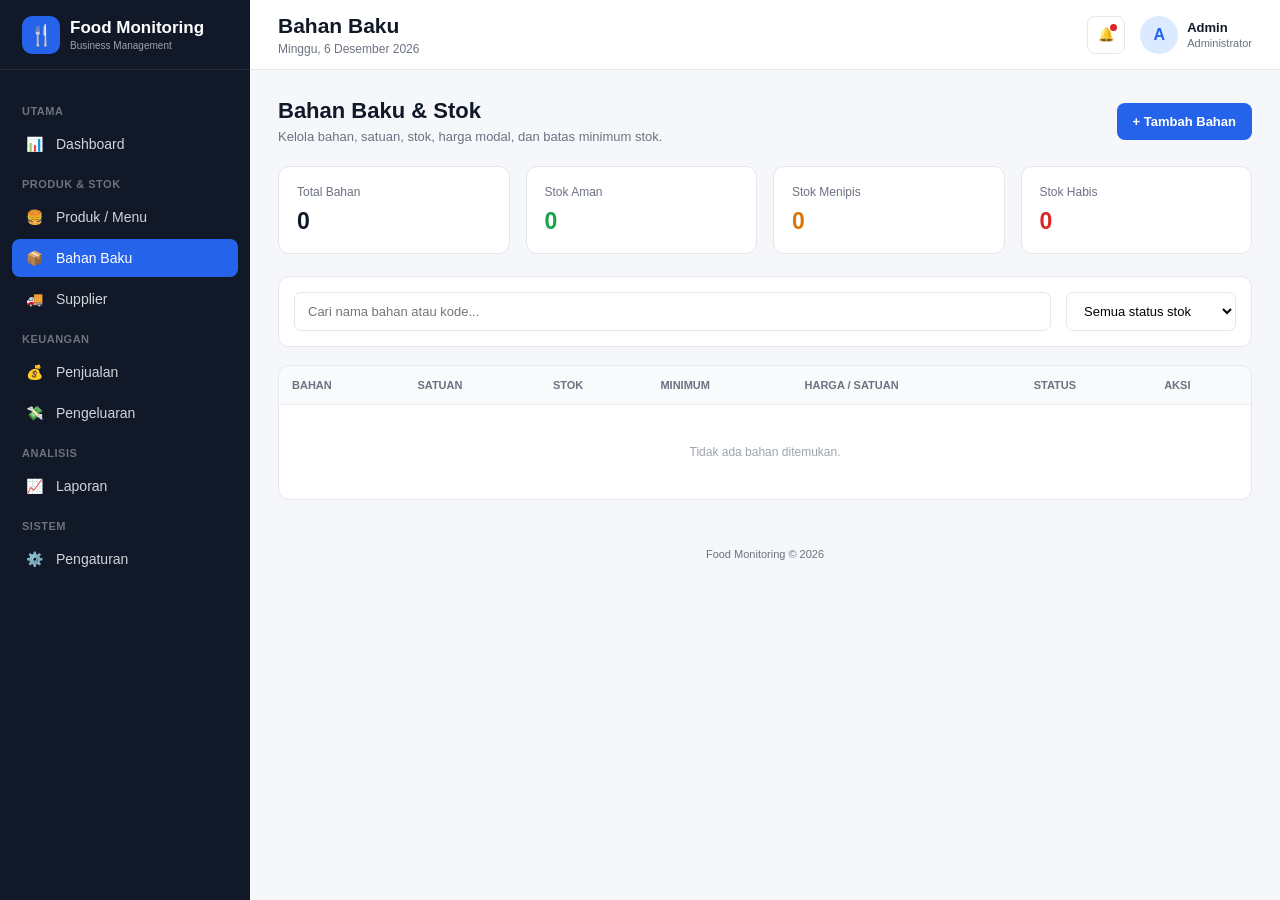
==== commit f9c1cd96: "Update ingredients.html" ====
--- a/ingredients.html
+++ b/ingredients.html
@@ -2,47 +2,1359 @@
 <html lang="id">
 <head>
     <meta charset="UTF-8">
-
-    <meta
-        name="viewport"
-        content="width=device-width, initial-scale=1.0"
+    <meta name="viewport" content="width=device-width, initial-scale=1.0">
+
+    <title>Food Monitoring - Bahan Baku</title>
+
+    <style>
+        * {
+            margin: 0;
+            padding: 0;
+            box-sizing: border-box;
+        }
+
+        :root {
+            --primary: #2563eb;
+            --primary-dark: #1d4ed8;
+            --success: #16a34a;
+            --danger: #dc2626;
+            --warning: #d97706;
+
+            --bg: #f5f7fb;
+            --card: #ffffff;
+            --text: #111827;
+            --muted: #6b7280;
+            --border: #e5e7eb;
+
+            --sidebar: #111827;
+            --sidebar-hover: #1f2937;
+        }
+
+        body {
+            font-family: Arial, Helvetica, sans-serif;
+            background: var(--bg);
+            color: var(--text);
+        }
+
+        /* ==========================================
+           APP
+        ========================================== */
+
+        .app {
+            display: flex;
+            min-height: 100vh;
+        }
+
+        /* ==========================================
+           SIDEBAR
+        ========================================== */
+
+        .sidebar {
+            width: 250px;
+            background: var(--sidebar);
+            color: white;
+
+            position: fixed;
+            top: 0;
+            bottom: 0;
+            left: 0;
+
+            z-index: 1000;
+            overflow-y: auto;
+        }
+
+        .logo {
+            height: 70px;
+
+            display: flex;
+            align-items: center;
+
+            padding: 0 22px;
+
+            border-bottom:
+                1px solid rgba(255,255,255,.08);
+        }
+
+        .logo-icon {
+            width: 38px;
+            height: 38px;
+
+            background: var(--primary);
+
+            border-radius: 10px;
+
+            display: flex;
+            align-items: center;
+            justify-content: center;
+
+            font-size: 20px;
+
+            margin-right: 10px;
+        }
+
+        .logo-text {
+            font-size: 17px;
+            font-weight: bold;
+        }
+
+        .logo-subtitle {
+            font-size: 10px;
+            color: #9ca3af;
+            margin-top: 2px;
+        }
+
+        .menu {
+            padding: 20px 12px;
+        }
+
+        .menu-title {
+            font-size: 11px;
+            color: #6b7280;
+
+            text-transform: uppercase;
+
+            margin:
+                15px 10px 8px;
+
+            font-weight: bold;
+
+            letter-spacing: .5px;
+        }
+
+        .menu a {
+            display: flex;
+            align-items: center;
+
+            gap: 12px;
+
+            text-decoration: none;
+
+            color: #d1d5db;
+
+            padding: 11px 12px;
+
+            border-radius: 8px;
+
+            margin-bottom: 3px;
+
+            font-size: 14px;
+
+            transition: .2s;
+        }
+
+        .menu a:hover {
+            background: var(--sidebar-hover);
+            color: white;
+        }
+
+        .menu a.active {
+            background: var(--primary);
+            color: white;
+        }
+
+        .menu-icon {
+            width: 20px;
+            text-align: center;
+        }
+
+        /* ==========================================
+           MAIN
+        ========================================== */
+
+        .main {
+            margin-left: 250px;
+
+            width:
+                calc(100% - 250px);
+
+            min-height: 100vh;
+        }
+
+        /* ==========================================
+           TOPBAR
+        ========================================== */
+
+        .topbar {
+            height: 70px;
+
+            background: white;
+
+            border-bottom:
+                1px solid var(--border);
+
+            display: flex;
+            align-items: center;
+            justify-content: space-between;
+
+            padding: 0 28px;
+
+            position: sticky;
+            top: 0;
+
+            z-index: 500;
+        }
+
+        .page-title {
+            font-size: 21px;
+            font-weight: bold;
+        }
+
+        .page-date {
+            color: var(--muted);
+            font-size: 12px;
+            margin-top: 4px;
+        }
+
+        .topbar-right {
+            display: flex;
+            align-items: center;
+            gap: 15px;
+        }
+
+        .notification {
+            width: 38px;
+            height: 38px;
+
+            border:
+                1px solid var(--border);
+
+            border-radius: 8px;
+
+            background: white;
+
+            cursor: pointer;
+
+            position: relative;
+        }
+
+        .notification-dot {
+            width: 7px;
+            height: 7px;
+
+            background: var(--danger);
+
+            border-radius: 50%;
+
+            position: absolute;
+
+            right: 7px;
+            top: 7px;
+        }
+
+        .profile {
+            display: flex;
+            align-items: center;
+            gap: 9px;
+        }
+
+        .avatar {
+            width: 38px;
+            height: 38px;
+
+            background: #dbeafe;
+
+            color: var(--primary);
+
+            border-radius: 50%;
+
+            display: flex;
+            align-items: center;
+            justify-content: center;
+
+            font-weight: bold;
+        }
+
+        .profile-name {
+            font-size: 13px;
+            font-weight: bold;
+        }
+
+        .profile-role {
+            font-size: 11px;
+            color: var(--muted);
+            margin-top: 2px;
+        }
+
+        /* ==========================================
+           CONTENT
+        ========================================== */
+
+        .content {
+            padding: 28px;
+        }
+
+        .page-heading {
+            display: flex;
+            justify-content: space-between;
+            align-items: center;
+
+            margin-bottom: 22px;
+        }
+
+        .page-heading h2 {
+            font-size: 22px;
+            margin-bottom: 5px;
+        }
+
+        .page-heading p {
+            font-size: 13px;
+            color: var(--muted);
+        }
+
+        /* ==========================================
+           BUTTON
+        ========================================== */
+
+        .btn {
+            border: none;
+
+            border-radius: 8px;
+
+            padding:
+                11px 16px;
+
+            cursor: pointer;
+
+            font-size: 13px;
+
+            font-weight: bold;
+        }
+
+        .btn-primary {
+            background: var(--primary);
+            color: white;
+        }
+
+        .btn-primary:hover {
+            background: var(--primary-dark);
+        }
+
+        .btn-secondary {
+            background: #f3f4f6;
+            color: #374151;
+        }
+
+        .btn-success {
+            background: #dcfce7;
+            color: #15803d;
+        }
+
+        .btn-danger {
+            background: #fee2e2;
+            color: #b91c1c;
+        }
+
+        /* ==========================================
+           STATISTICS
+        ========================================== */
+
+        .stats {
+            display: grid;
+
+            grid-template-columns:
+                repeat(4, 1fr);
+
+            gap: 16px;
+
+            margin-bottom: 22px;
+        }
+
+        .stat-card {
+            background: white;
+
+            border:
+                1px solid var(--border);
+
+            border-radius: 11px;
+
+            padding: 18px;
+        }
+
+        .stat-label {
+            font-size: 12px;
+            color: var(--muted);
+        }
+
+        .stat-value {
+            font-size: 23px;
+
+            font-weight: bold;
+
+            margin-top: 9px;
+        }
+
+        /* ==========================================
+           TOOLBAR
+        ========================================== */
+
+        .toolbar {
+            background: white;
+
+            border:
+                1px solid var(--border);
+
+            border-radius: 11px;
+
+            padding: 15px;
+
+            display: flex;
+
+            justify-content:
+                space-between;
+
+            gap: 15px;
+
+            margin-bottom: 18px;
+        }
+
+        .search-box {
+            flex: 1;
+        }
+
+        .search-box input {
+            width: 100%;
+
+            border:
+                1px solid var(--border);
+
+            border-radius: 7px;
+
+            padding:
+                11px 13px;
+
+            outline: none;
+
+            font-size: 13px;
+        }
+
+        .search-box input:focus {
+            border-color:
+                var(--primary);
+        }
+
+        .select {
+            border:
+                1px solid var(--border);
+
+            border-radius: 7px;
+
+            padding:
+                10px 13px;
+
+            background: white;
+
+            min-width: 170px;
+
+            outline: none;
+
+            font-size: 13px;
+        }
+
+        /* ==========================================
+           CARD
+        ========================================== */
+
+        .card {
+            background: white;
+
+            border:
+                1px solid var(--border);
+
+            border-radius: 11px;
+
+            overflow: hidden;
+        }
+
+        .table-wrapper {
+            width: 100%;
+            overflow-x: auto;
+        }
+
+        /* ==========================================
+           TABLE
+        ========================================== */
+
+        table {
+            width: 100%;
+            border-collapse: collapse;
+        }
+
+        th {
+            background: #f9fafb;
+
+            color: var(--muted);
+
+            font-size: 11px;
+
+            text-align: left;
+
+            padding: 13px;
+
+            white-space: nowrap;
+        }
+
+        td {
+            padding: 14px 13px;
+
+            border-top:
+                1px solid #f0f0f0;
+
+            font-size: 12px;
+
+            white-space: nowrap;
+        }
+
+        .ingredient-name {
+            font-weight: bold;
+            font-size: 13px;
+        }
+
+        .ingredient-code {
+            color: var(--muted);
+            font-size: 10px;
+            margin-top: 3px;
+        }
+
+        .badge {
+            display: inline-block;
+
+            padding:
+                5px 9px;
+
+            border-radius: 20px;
+
+            font-size: 10px;
+
+            font-weight: bold;
+        }
+
+        .badge-green {
+            background: #dcfce7;
+            color: #15803d;
+        }
+
+        .badge-yellow {
+            background: #fef3c7;
+            color: #b45309;
+        }
+
+        .badge-red {
+            background: #fee2e2;
+            color: #b91c1c;
+        }
+
+        .badge-blue {
+            background: #dbeafe;
+            color: #1d4ed8;
+        }
+
+        .badge-gray {
+            background: #f3f4f6;
+            color: #4b5563;
+        }
+
+        .action-buttons {
+            display: flex;
+            gap: 5px;
+        }
+
+        .action-btn {
+            width: 31px;
+            height: 31px;
+
+            border: none;
+
+            border-radius: 6px;
+
+            cursor: pointer;
+
+            background: #f3f4f6;
+        }
+
+        .action-btn:hover {
+            background: #e5e7eb;
+        }
+
+        /* ==========================================
+           STOCK
+        ========================================== */
+
+        .stock-container {
+            min-width: 150px;
+        }
+
+        .stock-text {
+            display: flex;
+            justify-content: space-between;
+
+            font-size: 11px;
+
+            margin-bottom: 6px;
+        }
+
+        .stock-current {
+            font-weight: bold;
+        }
+
+        .stock-minimum {
+            color: var(--muted);
+        }
+
+        .progress {
+            height: 6px;
+
+            width: 100%;
+
+            background: #f3f4f6;
+
+            border-radius: 10px;
+
+            overflow: hidden;
+        }
+
+        .progress-bar {
+            height: 100%;
+
+            border-radius: 10px;
+        }
+
+        .progress-green {
+            background: var(--success);
+        }
+
+        .progress-yellow {
+            background: #f59e0b;
+        }
+
+        .progress-red {
+            background: var(--danger);
+        }
+
+        /* ==========================================
+           MODAL
+        ========================================== */
+
+        .modal-overlay {
+            display: none;
+
+            position: fixed;
+
+            inset: 0;
+
+            background:
+                rgba(0,0,0,.5);
+
+            z-index: 2000;
+
+            align-items: center;
+            justify-content: center;
+
+            padding: 20px;
+        }
+
+        .modal-overlay.show {
+            display: flex;
+        }
+
+        .modal {
+            background: white;
+
+            width: 100%;
+
+            max-width: 650px;
+
+            max-height: 92vh;
+
+            overflow-y: auto;
+
+            border-radius: 13px;
+
+            box-shadow:
+                0 20px 50px
+                rgba(0,0,0,.2);
+        }
+
+        .modal-header {
+            padding: 20px;
+
+            border-bottom:
+                1px solid var(--border);
+
+            display: flex;
+
+            justify-content:
+                space-between;
+
+            align-items: center;
+        }
+
+        .modal-title {
+            font-size: 17px;
+            font-weight: bold;
+        }
+
+        .close {
+            border: none;
+
+            background: none;
+
+            font-size: 22px;
+
+            cursor: pointer;
+
+            color: var(--muted);
+        }
+
+        .modal-body {
+            padding: 20px;
+        }
+
+        /* ==========================================
+           FORM
+        ========================================== */
+
+        .form-grid {
+            display: grid;
+
+            grid-template-columns:
+                repeat(2, 1fr);
+
+            gap: 16px;
+        }
+
+        .form-group.full {
+            grid-column:
+                1 / -1;
+        }
+
+        .form-label {
+            display: block;
+
+            font-size: 12px;
+
+            font-weight: bold;
+
+            margin-bottom: 7px;
+        }
+
+        .required {
+            color: var(--danger);
+        }
+
+        .form-control {
+            width: 100%;
+
+            padding:
+                10px 12px;
+
+            border:
+                1px solid var(--border);
+
+            border-radius: 7px;
+
+            outline: none;
+
+            font-size: 13px;
+        }
+
+        .form-control:focus {
+            border-color:
+                var(--primary);
+        }
+
+        .form-help {
+            font-size: 10px;
+            color: var(--muted);
+            margin-top: 5px;
+        }
+
+        textarea.form-control {
+            min-height: 80px;
+            resize: vertical;
+        }
+
+        /* ==========================================
+           STOCK MOVEMENT MODAL
+        ========================================== */
+
+        .movement-info {
+            background: #eff6ff;
+
+            border:
+                1px solid #bfdbfe;
+
+            padding: 13px;
+
+            border-radius: 8px;
+
+            margin-bottom: 18px;
+
+            font-size: 12px;
+        }
+
+        .movement-info strong {
+            color: var(--primary-dark);
+        }
+
+        /* ==========================================
+           MODAL FOOTER
+        ========================================== */
+
+        .modal-footer {
+            padding:
+                16px 20px;
+
+            border-top:
+                1px solid var(--border);
+
+            display: flex;
+
+            justify-content: flex-end;
+
+            gap: 8px;
+        }
+
+        /* ==========================================
+           MOBILE
+        ========================================== */
+
+        .mobile-menu {
+            display: none;
+
+            border: none;
+
+            background: none;
+
+            font-size: 22px;
+
+            cursor: pointer;
+        }
+
+        @media (max-width: 1050px) {
+
+            .stats {
+                grid-template-columns:
+                    repeat(2, 1fr);
+            }
+
+        }
+
+        @media (max-width: 768px) {
+
+            .sidebar {
+                transform:
+                    translateX(-100%);
+
+                transition: .25s;
+            }
+
+            .sidebar.show {
+                transform:
+                    translateX(0);
+            }
+
+            .main {
+                margin-left: 0;
+
+                width: 100%;
+            }
+
+            .mobile-menu {
+                display: block;
+
+                margin-right: 10px;
+            }
+
+            .content {
+                padding: 18px;
+            }
+
+            .topbar {
+                padding: 0 15px;
+            }
+
+            .profile-info {
+                display: none;
+            }
+
+            .page-heading {
+                align-items: flex-start;
+
+                flex-direction: column;
+
+                gap: 12px;
+            }
+
+            .toolbar {
+                flex-direction: column;
+            }
+
+            .stats {
+                grid-template-columns: 1fr;
+            }
+
+            .form-grid {
+                grid-template-columns: 1fr;
+            }
+
+            .form-group.full {
+                grid-column: auto;
+            }
+        }
+    </style>
+</head>
+
+<body>
+
+<div class="app">
+
+    <!-- ==========================================
+         SIDEBAR
+    =========================================== -->
+
+    <aside
+        class="sidebar"
+        id="sidebar"
     >
 
-    <title>Bahan & Supplier - Food Monitoring</title>
-
-    <link rel="stylesheet" href="../css/style.css">
-</head>
-
-<body>
-
-<div class="app">
-
-    <!-- =====================================================
-         SIDEBAR
-    ====================================================== -->
-
-    <aside class="sidebar" id="sidebar">
-
-        <div class="sidebar-header">
-
-            <a href="index.html" class="brand">
-
-                <div class="brand-icon">
-                    🍴
+        <div class="logo">
+
+            <div class="logo-icon">
+                🍴
+            </div>
+
+            <div>
+
+                <div class="logo-text">
+                    Food Monitoring
                 </div>
 
-                <div class="brand-text">
-                    <strong>FOOD</strong>
-                    <small>MONITORING</small>
+                <div class="logo-subtitle">
+                    Business Management
                 </div>
 
+            </div>
+
+        </div>
+
+
+        <nav class="menu">
+
+            <div class="menu-title">
+                Utama
+            </div>
+
+            <a href="index.html">
+                <span class="menu-icon">📊</span>
+                Dashboard
             </a>
 
+
+            <div class="menu-title">
+                Produk & Stok
+            </div>
+
+            <a href="products.html">
+                <span class="menu-icon">🍔</span>
+                Produk / Menu
+            </a>
+
+            <a
+                href="ingredients.html"
+                class="active"
+            >
+                <span class="menu-icon">📦</span>
+                Bahan Baku
+            </a>
+
+            <a href="suppliers.html">
+                <span class="menu-icon">🚚</span>
+                Supplier
+            </a>
+
+
+            <div class="menu-title">
+                Keuangan
+            </div>
+
+            <a href="sales.html">
+                <span class="menu-icon">💰</span>
+                Penjualan
+            </a>
+
+            <a href="expenses.html">
+                <span class="menu-icon">💸</span>
+                Pengeluaran
+            </a>
+
+
+            <div class="menu-title">
+                Analisis
+            </div>
+
+            <a href="reports.html">
+                <span class="menu-icon">📈</span>
+                Laporan
+            </a>
+
+
+            <div class="menu-title">
+                Sistem
+            </div>
+
+            <a href="settings.html">
+                <span class="menu-icon">⚙️</span>
+                Pengaturan
+            </a>
+
+        </nav>
+
+    </aside>
+
+
+    <!-- ==========================================
+         MAIN
+    =========================================== -->
+
+    <main class="main">
+
+        <!-- TOPBAR -->
+
+        <header class="topbar">
+
+            <div
+                style="
+                    display:flex;
+                    align-items:center;
+                "
+            >
+
+                <button
+                    class="mobile-menu"
+                    onclick="toggleSidebar()"
+                >
+                    ☰
+                </button>
+
+                <div>
+
+                    <div class="page-title">
+                        Bahan Baku
+                    </div>
+
+                    <div
+                        class="page-date"
+                        id="currentDate"
+                    >
+                        Memuat tanggal...
+                    </div>
+
+                </div>
+
+            </div>
+
+
+            <div class="topbar-right">
+
+                <button class="notification">
+                    🔔
+                    <span class="notification-dot"></span>
+                </button>
+
+
+                <div class="profile">
+
+                    <div class="avatar">
+                        A
+                    </div>
+
+                    <div class="profile-info">
+
+                        <div class="profile-name">
+                            Admin
+                        </div>
+
+                        <div class="profile-role">
+                            Administrator
+                        </div>
+
+                    </div>
+
+                </div>
+
+            </div>
+
+        </header>
+
+
+        <!-- CONTENT -->
+
+        <section class="content">
+
+            <!-- PAGE HEADER -->
+
+            <div class="page-heading">
+
+                <div>
+
+                    <h2>
+                        Bahan Baku & Stok
+                    </h2>
+
+                    <p>
+                        Kelola bahan, satuan, stok, harga modal,
+                        dan batas minimum stok.
+                    </p>
+
+                </div>
+
+
+                <button
+                    class="btn btn-primary"
+                    onclick="openIngredientModal()"
+                >
+                    + Tambah Bahan
+                </button>
+
+            </div>
+
+
+            <!-- STATISTICS -->
+
+            <div class="stats">
+
+                <div class="stat-card">
+
+                    <div class="stat-label">
+                        Total Bahan
+                    </div>
+
+                    <div
+                        class="stat-value"
+                        id="totalIngredients"
+                    >
+                        0
+                    </div>
+
+                </div>
+
+
+                <div class="stat-card">
+
+                    <div class="stat-label">
+                        Stok Aman
+                    </div>
+
+                    <div
+                        class="stat-value"
+                        id="safeStock"
+                        style="color:#16a34a;"
+                    >
+                        0
+                    </div>
+
+                </div>
+
+
+                <div class="stat-card">
+
+                    <div class="stat-label">
+                        Stok Menipis
+                    </div>
+
+                    <div
+                        class="stat-value"
+                        id="lowStock"
+                        style="color:#d97706;"
+                    >
+                        0
+                    </div>
+
+                </div>
+
+
+                <div class="stat-card">
+
+                    <div class="stat-label">
+                        Stok Habis
+                    </div>
+
+                    <div
+                        class="stat-value"
+                        id="outOfStock"
+                        style="color:#dc2626;"
+                    >
+                        0
+                    </div>
+
+                </div>
+
+            </div>
+
+
+            <!-- TOOLBAR -->
+
+            <div class="toolbar">
+
+                <div class="search-box">
+
+                    <input
+                        type="text"
+                        id="searchInput"
+                        placeholder="Cari nama bahan atau kode..."
+                        oninput="filterIngredients()"
+                    >
+
+                </div>
+
+
+                <select
+                    class="select"
+                    id="stockFilter"
+                    onchange="filterIngredients()"
+                >
+
+                    <option value="">
+                        Semua status stok
+                    </option>
+
+                    <option value="safe">
+                        Stok Aman
+                    </option>
+
+                    <option value="low">
+                        Stok Menipis
+                    </option>
+
+                    <option value="out">
+                        Stok Habis
+                    </option>
+
+                </select>
+
+            </div>
+
+
+            <!-- TABLE -->
+
+            <div class="card">
+
+                <div class="table-wrapper">
+
+                    <table>
+
+                        <thead>
+
+                            <tr>
+
+                                <th>
+                                    BAHAN
+                                </th>
+
+                                <th>
+                                    SATUAN
+                                </th>
+
+                                <th>
+                                    STOK
+                                </th>
+
+                                <th>
+                                    MINIMUM
+                                </th>
+
+                                <th>
+                                    HARGA / SATUAN
+                                </th>
+
+                                <th>
+                                    STATUS
+                                </th>
+
+                                <th>
+                                    AKSI
+                                </th>
+
+                            </tr>
+
+                        </thead>
+
+
+                        <tbody id="ingredientTable">
+
+                            <tr>
+
+                                <td
+                                    colspan="7"
+                                    style="
+                                        text-align:center;
+                                        padding:40px;
+                                        color:#9ca3af;
+                                    "
+                                >
+
+                                    Belum ada bahan baku.
+
+                                    <br><br>
+
+                                    Klik
+                                    <b>+ Tambah Bahan</b>
+                                    untuk mulai.
+
+                                </td>
+
+                            </tr>
+
+                        </tbody>
+
+                    </table>
+
+                </div>
+
+            </div>
+
+        </section>
+
+
+        <footer
+            style="
+                text-align:center;
+                color:#6b7280;
+                font-size:11px;
+                padding:20px;
+            "
+        >
+            Food Monitoring © 2026
+        </footer>
+
+    </main>
+
+</div>
+
+
+<!-- =================================================
+     MODAL TAMBAH / EDIT BAHAN
+================================================== -->
+
+<div
+    class="modal-overlay"
+    id="ingredientModal"
+>
+
+    <div class="modal">
+
+        <div class="modal-header">
+
+            <div
+                class="modal-title"
+                id="ingredientModalTitle"
+            >
+                Tambah Bahan Baku
+            </div>
+
             <button
-                type="button"
-                class="sidebar-close"
-                id="sidebarClose"
-                aria-label="Tutup menu"
+                class="close"
+                onclick="closeIngredientModal()"
             >
                 ×
             </button>
@@ -50,906 +1362,239 @@
         </div>
 
 
-        <nav class="sidebar-nav">
-
-            <span class="nav-section-title">
-                Menu Utama
-            </span>
-
-
-            <a
-                href="index.html"
-                class="nav-item"
+        <div class="modal-body">
+
+            <form id="ingredientForm">
+
+                <input
+                    type="hidden"
+                    id="ingredientId"
+                >
+
+
+                <div class="form-grid">
+
+                    <!-- NAMA -->
+
+                    <div class="form-group">
+
+                        <label class="form-label">
+
+                            Nama Bahan
+                            <span class="required">*</span>
+
+                        </label>
+
+                        <input
+                            type="text"
+                            id="ingredientName"
+                            class="form-control"
+                            placeholder="Contoh: Beras"
+                            required
+                        >
+
+                    </div>
+
+
+                    <!-- KODE -->
+
+                    <div class="form-group">
+
+                        <label class="form-label">
+                            Kode / SKU
+                        </label>
+
+                        <input
+                            type="text"
+                            id="ingredientSku"
+                            class="form-control"
+                            placeholder="Contoh: BR-001"
+                        >
+
+                    </div>
+
+
+                    <!-- SATUAN -->
+
+                    <div class="form-group">
+
+                        <label class="form-label">
+
+                            Satuan
+                            <span class="required">*</span>
+
+                        </label>
+
+                        <input
+                            type="text"
+                            id="ingredientUnit"
+                            class="form-control"
+                            placeholder="gram / kg / ml / pcs"
+                            required
+                        >
+
+                        <div class="form-help">
+
+                            Masukkan satuan yang kamu gunakan.
+                            Contoh: gram, kg, ml, liter, pcs,
+                            pack, botol, bungkus.
+
+                        </div>
+
+                    </div>
+
+
+                    <!-- STOK -->
+
+                    <div class="form-group">
+
+                        <label class="form-label">
+
+                            Stok Awal
+
+                        </label>
+
+                        <input
+                            type="number"
+                            id="ingredientStock"
+                            class="form-control"
+                            min="0"
+                            step="0.001"
+                            value="0"
+                        >
+
+                    </div>
+
+
+                    <!-- MINIMUM -->
+
+                    <div class="form-group">
+
+                        <label class="form-label">
+
+                            Minimum Stok
+
+                        </label>
+
+                        <input
+                            type="number"
+                            id="ingredientMinimum"
+                            class="form-control"
+                            min="0"
+                            step="0.001"
+                            value="0"
+                        >
+
+                        <div class="form-help">
+
+                            Jika stok sama atau di bawah angka
+                            ini, sistem akan memberikan status
+                            stok menipis.
+
+                        </div>
+
+                    </div>
+
+
+                    <!-- HARGA -->
+
+                    <div class="form-group">
+
+                        <label class="form-label">
+
+                            Harga Modal / Satuan
+
+                        </label>
+
+                        <input
+                            type="number"
+                            id="ingredientCost"
+                            class="form-control"
+                            min="0"
+                            step="0.01"
+                            value="0"
+                            placeholder="15000"
+                        >
+
+                        <div class="form-help">
+
+                            Contoh: jika satuan gram,
+                            masukkan harga per gram.
+
+                        </div>
+
+                    </div>
+
+
+                    <!-- CATATAN -->
+
+                    <div class="form-group full">
+
+                        <label class="form-label">
+                            Catatan
+                        </label>
+
+                        <textarea
+                            id="ingredientNotes"
+                            class="form-control"
+                            placeholder="Catatan bahan..."
+                        ></textarea>
+
+                    </div>
+
+                </div>
+
+            </form>
+
+        </div>
+
+
+        <div class="modal-footer">
+
+            <button
+                class="btn btn-secondary"
+                onclick="closeIngredientModal()"
             >
-                <span class="nav-icon">📊</span>
-                <span class="nav-text">Dashboard</span>
-            </a>
-
-
-            <a
-                href="products.html"
-                class="nav-item"
+                Batal
+            </button>
+
+            <button
+                class="btn btn-primary"
+                onclick="saveIngredient()"
             >
-                <span class="nav-icon">📦</span>
-                <span class="nav-text">Produk</span>
-            </a>
-
-
-            <a
-                href="ingredients.html"
-                class="nav-item active"
-                aria-current="page"
-            >
-                <span class="nav-icon">🥩</span>
-                <span class="nav-text">Bahan</span>
-            </a>
-
-
-            <!-- SUPPLIER LANGSUNG KE SECTION SUPPLIER -->
-            <a
-                href="#supplierSection"
-                class="nav-item"
-                id="supplierMenu"
-            >
-                <span class="nav-icon">🚚</span>
-                <span class="nav-text">Supplier</span>
-            </a>
-
-
-            <a
-                href="sales.html"
-                class="nav-item"
-            >
-                <span class="nav-icon">🧾</span>
-                <span class="nav-text">Penjualan</span>
-            </a>
-
-
-            <a
-                href="reports.html"
-                class="nav-item"
-            >
-                <span class="nav-icon">📈</span>
-                <span class="nav-text">Laporan</span>
-            </a>
-
-
-            <a
-                href="reports.html#history"
-                class="nav-item"
-            >
-                <span class="nav-icon">📜</span>
-                <span class="nav-text">History</span>
-            </a>
-
-
-            <a
-                href="reports.html#settings"
-                class="nav-item"
-            >
-                <span class="nav-icon">⚙️</span>
-                <span class="nav-text">Pengaturan</span>
-            </a>
-
-        </nav>
-
-
-        <div class="sidebar-footer">
-
-            <div class="system-status">
-
-                <span class="status-dot"></span>
-
-                <span>Sistem Online</span>
-
-            </div>
-
-            <small>
-                Food Monitoring v1.0
-            </small>
+                Simpan Bahan
+            </button>
 
         </div>
 
-    </aside>
-
-
-    <!-- MOBILE OVERLAY -->
-
-    <div
-        class="sidebar-overlay"
-        id="sidebarOverlay"
-    ></div>
-
-
-    <!-- =====================================================
-         MAIN
-    ====================================================== -->
-
-    <main class="main">
-
-        <!-- TOPBAR -->
-
-        <header class="topbar">
-
-            <div class="topbar-left">
-
-                <button
-                    type="button"
-                    class="menu-toggle"
-                    id="menuToggle"
-                    aria-label="Buka menu"
-                    aria-expanded="false"
-                >
-                    ☰
-                </button>
-
-
-                <div class="page-title">
-
-                    <h1>Bahan & Supplier</h1>
-
-                    <p>
-                        Kelola stok bahan dan supplier
-                    </p>
-
-                </div>
-
-            </div>
-
-
-            <div class="topbar-right">
-
-                <button
-                    type="button"
-                    class="icon-button"
-                    id="notificationButton"
-                    aria-label="Notifikasi"
-                >
-
-                    🔔
-
-                    <span
-                        class="notification-badge"
-                        id="notificationBadge"
-                    >
-                        0
-                    </span>
-
-                </button>
-
-
-                <div class="admin-profile">
-
-                    <div class="admin-avatar">
-                        AD
-                    </div>
-
-                    <div class="admin-info">
-
-                        <strong>Admin</strong>
-
-                        <small>
-                            Administrator
-                        </small>
-
-                    </div>
-
-                </div>
-
-            </div>
-
-        </header>
-
-
-        <!-- =================================================
-             CONTENT
-        ================================================== -->
-
-        <div class="content">
-
-
-            <!-- PAGE HEADER -->
-
-            <div class="page-header">
-
-                <div>
-
-                    <div class="breadcrumb">
-
-                        <a href="index.html">
-                            Dashboard
-                        </a>
-
-                        <span>›</span>
-
-                        <span>
-                            Bahan & Supplier
-                        </span>
-
-                    </div>
-
-
-                    <h2>
-                        Bahan
-                    </h2>
-
-                    <p>
-                        Kelola bahan baku, stok, harga, dan supplier.
-                    </p>
-
-                </div>
-
-
-                <div style="
-                    display:flex;
-                    gap:8px;
-                    flex-wrap:wrap;
-                ">
-
-                    <button
-                        type="button"
-                        class="secondary-button"
-                        id="supplierButton"
-                    >
-                        🚚 Supplier
-                    </button>
-
-                    <button
-                        type="button"
-                        class="primary-button"
-                        id="addIngredientButton"
-                    >
-                        + Tambah Bahan
-                    </button>
-
-                </div>
-
-            </div>
-
-
-            <!-- =================================================
-                 SUMMARY
-            ================================================== -->
-
-            <div class="summary-grid">
-
-                <div class="summary-card">
-
-                    <div class="summary-card-top">
-
-                        <div>
-
-                            <span class="summary-label">
-                                TOTAL BAHAN
-                            </span>
-
-                            <h3 id="totalIngredients">
-                                0
-                            </h3>
-
-                            <span class="summary-change neutral">
-                                Semua bahan
-                            </span>
-
-                        </div>
-
-                        <div class="summary-icon blue">
-                            🥩
-                        </div>
-
-                    </div>
-
-                </div>
-
-
-                <div class="summary-card">
-
-                    <div class="summary-card-top">
-
-                        <div>
-
-                            <span class="summary-label">
-                                STOK MENIPIS
-                            </span>
-
-                            <h3 id="lowStockCount">
-                                0
-                            </h3>
-
-                            <span class="summary-change negative">
-                                Perlu diperhatikan
-                            </span>
-
-                        </div>
-
-                        <div class="summary-icon orange">
-                            ⚠️
-                        </div>
-
-                    </div>
-
-                </div>
-
-
-                <div class="summary-card">
-
-                    <div class="summary-card-top">
-
-                        <div>
-
-                            <span class="summary-label">
-                                TOTAL SUPPLIER
-                            </span>
-
-                            <h3 id="totalSuppliers">
-                                0
-                            </h3>
-
-                            <span class="summary-change neutral">
-                                Supplier aktif
-                            </span>
-
-                        </div>
-
-                        <div class="summary-icon purple">
-                            🚚
-                        </div>
-
-                    </div>
-
-                </div>
-
-
-                <div class="summary-card">
-
-                    <div class="summary-card-top">
-
-                        <div>
-
-                            <span class="summary-label">
-                                NILAI STOK
-                            </span>
-
-                            <h3 id="stockValue">
-                                Rp0
-                            </h3>
-
-                            <span class="summary-change neutral">
-                                Estimasi
-                            </span>
-
-                        </div>
-
-                        <div class="summary-icon dark">
-                            💰
-                        </div>
-
-                    </div>
-
-                </div>
-
-            </div>
-
-
-            <!-- =================================================
-                 BAHAN SECTION
-            ================================================== -->
-
-            <section class="dashboard-card">
-
-                <div class="card-header">
-
-                    <div>
-
-                        <h3>
-                            Daftar Bahan
-                        </h3>
-
-                        <p>
-                            Daftar seluruh bahan baku yang digunakan.
-                        </p>
-
-                    </div>
-
-
-                    <div class="table-actions">
-
-                        <div class="search-box">
-
-                            <span class="search-icon">
-                                🔍
-                            </span>
-
-                            <input
-                                type="search"
-                                id="ingredientSearch"
-                                placeholder="Cari bahan..."
-                                autocomplete="off"
-                            >
-
-                        </div>
-
-
-                        <select
-                            id="stockFilter"
-                            class="select-control"
-                        >
-
-                            <option value="all">
-                                Semua stok
-                            </option>
-
-                            <option value="normal">
-                                Stok normal
-                            </option>
-
-                            <option value="low">
-                                Stok menipis
-                            </option>
-
-                            <option value="empty">
-                                Stok habis
-                            </option>
-
-                        </select>
-
-                    </div>
-
-                </div>
-
-
-                <div class="table-wrapper">
-
-                    <table class="data-table">
-
-                        <thead>
-
-                            <tr>
-
-                                <th>
-                                    Bahan
-                                </th>
-
-                                <th>
-                                    Satuan
-                                </th>
-
-                                <th>
-                                    Stok
-                                </th>
-
-                                <th>
-                                    Minimum
-                                </th>
-
-                                <th>
-                                    Harga / Satuan
-                                </th>
-
-                                <th>
-                                    Supplier
-                                </th>
-
-                                <th>
-                                    Status
-                                </th>
-
-                                <th class="text-right">
-                                    Aksi
-                                </th>
-
-                            </tr>
-
-                        </thead>
-
-
-                        <tbody id="ingredientTableBody">
-
-                            <!-- Diisi ingredients.js -->
-
-                            <tr>
-
-                                <td colspan="8">
-
-                                    <div class="loading-state">
-
-                                        <div class="loading-spinner"></div>
-
-                                        <span>
-                                            Memuat data bahan...
-                                        </span>
-
-                                    </div>
-
-                                </td>
-
-                            </tr>
-
-                        </tbody>
-
-                    </table>
-
-                </div>
-
-
-                <div class="table-footer">
-
-                    <div
-                        class="table-info"
-                        id="ingredientTableInfo"
-                    >
-                        Memuat data...
-                    </div>
-
-
-                    <div class="pagination">
-
-                        <button
-                            type="button"
-                            class="pagination-button"
-                            id="ingredientPrev"
-                            disabled
-                        >
-                            ‹
-                        </button>
-
-                        <span
-                            class="pagination-current"
-                            id="ingredientPage"
-                        >
-                            1
-                        </span>
-
-                        <button
-                            type="button"
-                            class="pagination-button"
-                            id="ingredientNext"
-                        >
-                            ›
-                        </button>
-
-                    </div>
-
-                </div>
-
-            </section>
-
-
-            <!-- =================================================
-                 SUPPLIER SECTION
-            ================================================== -->
-
-            <section
-                class="dashboard-card"
-                id="supplierSection"
-                style="scroll-margin-top:90px;"
-            >
-
-                <div class="card-header">
-
-                    <div>
-
-                        <h3>
-                            🚚 Supplier
-                        </h3>
-
-                        <p>
-                            Kelola supplier bahan dan informasi pembelian.
-                        </p>
-
-                    </div>
-
-
-                    <div class="table-actions">
-
-                        <div class="search-box">
-
-                            <span class="search-icon">
-                                🔍
-                            </span>
-
-                            <input
-                                type="search"
-                                id="supplierSearch"
-                                placeholder="Cari supplier..."
-                                autocomplete="off"
-                            >
-
-                        </div>
-
-
-                        <button
-                            type="button"
-                            class="primary-button"
-                            id="addSupplierButton"
-                        >
-                            + Tambah Supplier
-                        </button>
-
-                    </div>
-
-                </div>
-
-
-                <div class="table-wrapper">
-
-                    <table class="data-table">
-
-                        <thead>
-
-                            <tr>
-
-                                <th>
-                                    Supplier
-                                </th>
-
-                                <th>
-                                    Kontak
-                                </th>
-
-                                <th>
-                                    Telepon
-                                </th>
-
-                                <th>
-                                    Bahan
-                                </th>
-
-                                <th>
-                                    Diskon
-                                </th>
-
-                                <th>
-                                    Status
-                                </th>
-
-                                <th class="text-right">
-                                    Aksi
-                                </th>
-
-                            </tr>
-
-                        </thead>
-
-
-                        <tbody id="supplierTableBody">
-
-                            <!-- Diisi ingredients.js -->
-
-                            <tr>
-
-                                <td colspan="7">
-
-                                    <div class="loading-state">
-
-                                        <div class="loading-spinner"></div>
-
-                                        <span>
-                                            Memuat supplier...
-                                        </span>
-
-                                    </div>
-
-                                </td>
-
-                            </tr>
-
-                        </tbody>
-
-                    </table>
-
-                </div>
-
-
-                <div class="table-footer">
-
-                    <div
-                        class="table-info"
-                        id="supplierTableInfo"
-                    >
-                        Memuat supplier...
-                    </div>
-
-
-                    <div class="pagination">
-
-                        <button
-                            type="button"
-                            class="pagination-button"
-                            id="supplierPrev"
-                            disabled
-                        >
-                            ‹
-                        </button>
-
-                        <span
-                            class="pagination-current"
-                            id="supplierPage"
-                        >
-                            1
-                        </span>
-
-                        <button
-                            type="button"
-                            class="pagination-button"
-                            id="supplierNext"
-                        >
-                            ›
-                        </button>
-
-                    </div>
-
-                </div>
-
-            </section>
-
-
-            <!-- =================================================
-                 PEMBELIAN TERAKHIR
-            ================================================== -->
-
-            <section class="dashboard-card">
-
-                <div class="card-header">
-
-                    <div>
-
-                        <h3>
-                            🧾 Pembelian Bahan Terakhir
-                        </h3>
-
-                        <p>
-                            Riwayat pembelian bahan dari supplier.
-                        </p>
-
-                    </div>
-
-
-                    <button
-                        type="button"
-                        class="secondary-button"
-                        id="viewAllPurchasesButton"
-                    >
-                        Lihat Semua
-                    </button>
-
-                </div>
-
-
-                <div class="table-wrapper">
-
-                    <table class="data-table">
-
-                        <thead>
-
-                            <tr>
-
-                                <th>
-                                    Tanggal
-                                </th>
-
-                                <th>
-                                    Supplier
-                                </th>
-
-                                <th>
-                                    Bahan
-                                </th>
-
-                                <th>
-                                    Jumlah
-                                </th>
-
-                                <th>
-                                    Harga
-                                </th>
-
-                                <th>
-                                    Diskon
-                                </th>
-
-                                <th>
-                                    Total
-                                </th>
-
-                                <th>
-                                    Status
-                                </th>
-
-                            </tr>
-
-                        </thead>
-
-
-                        <tbody id="purchaseTableBody">
-
-                            <tr>
-
-                                <td colspan="8">
-
-                                    <div class="empty-state">
-
-                                        <span>
-                                            🧾
-                                        </span>
-
-                                        <strong>
-                                            Belum ada pembelian
-                                        </strong>
-
-                                        <small>
-                                            Data pembelian akan muncul di sini.
-                                        </small>
-
-                                    </div>
-
-                                </td>
-
-                            </tr>
-
-                        </tbody>
-
-                    </table>
-
-                </div>
-
-            </section>
-
-
-        </div>
-
-
-        <!-- FOOTER -->
-
-        <footer class="footer">
-
-            <span>
-                © 2026 Food Monitoring
-            </span>
-
-            <span>
-                Sistem Monitoring Bahan & Penjualan
-            </span>
-
-        </footer>
-
-    </main>
+    </div>
 
 </div>
 
 
-<!-- =========================================================
-     MODAL BAHAN
-========================================================== -->
+<!-- =================================================
+     MODAL TAMBAH / KURANG STOK
+================================================== -->
 
 <div
     class="modal-overlay"
-    id="ingredientModal"
-    aria-hidden="true"
+    id="movementModal"
 >
 
-    <div class="modal modal-large">
+    <div class="modal">
 
         <div class="modal-header">
 
-            <div>
-
-                <h3 id="ingredientModalTitle">
-                    Tambah Bahan
-                </h3>
-
-                <p>
-                    Masukkan informasi bahan baku.
-                </p>
-
+            <div
+                class="modal-title"
+                id="movementModalTitle"
+            >
+                Penyesuaian Stok
             </div>
 
-
             <button
-                type="button"
-                class="modal-close"
-                id="ingredientModalClose"
-                aria-label="Tutup"
+                class="close"
+                onclick="closeMovementModal()"
             >
                 ×
             </button>
@@ -957,580 +1602,116 @@
         </div>
 
 
-        <form id="ingredientForm">
-
-            <div class="modal-body">
-
-                <div class="form-section">
-
-                    <div class="form-section-title">
-
-                        <div class="form-section-icon">
-                            🥩
-                        </div>
-
-                        <div>
-
-                            <h4>
-                                Informasi Bahan
-                            </h4>
-
-                            <p>
-                                Data dasar bahan baku.
-                            </p>
-
-                        </div>
-
-                    </div>
-
-
-                    <div class="form-grid">
-
-                        <div class="form-group">
-
-                            <label for="ingredientName">
-                                Nama Bahan
-                                <span class="required">*</span>
-                            </label>
-
-                            <input
-                                type="text"
-                                id="ingredientName"
-                                name="name"
-                                placeholder="Contoh: Ayam"
-                                required
-                            >
-
-                        </div>
-
-
-                        <div class="form-group">
-
-                            <label for="ingredientCategory">
-                                Kategori
-                            </label>
-
-                            <select
-                                id="ingredientCategory"
-                                name="category"
-                            >
-
-                                <option value="">
-                                    Pilih kategori
-                                </option>
-
-                                <option value="protein">
-                                    Protein
-                                </option>
-
-                                <option value="sayuran">
-                                    Sayuran
-                                </option>
-
-                                <option value="bumbu">
-                                    Bumbu
-                                </option>
-
-                                <option value="minyak">
-                                    Minyak
-                                </option>
-
-                                <option value="karbohidrat">
-                                    Karbohidrat
-                                </option>
-
-                                <option value="lainnya">
-                                    Lainnya
-                                </option>
-
-                            </select>
-
-                        </div>
-
-
-                        <div class="form-group">
-
-                            <label for="ingredientUnit">
-                                Satuan
-                                <span class="required">*</span>
-                            </label>
-
-                            <select
-                                id="ingredientUnit"
-                                name="unit"
-                                required
-                            >
-
-                                <option value="">
-                                    Pilih satuan
-                                </option>
-
-                                <option value="kg">
-                                    Kilogram (kg)
-                                </option>
-
-                                <option value="gram">
-                                    Gram (g)
-                                </option>
-
-                                <option value="liter">
-                                    Liter (L)
-                                </option>
-
-                                <option value="ml">
-                                    Mililiter (ml)
-                                </option>
-
-                                <option value="pcs">
-                                    Pieces (pcs)
-                                </option>
-
-                                <option value="pack">
-                                    Pack
-                                </option>
-
-                            </select>
-
-                        </div>
-
-
-                        <div class="form-group">
-
-                            <label for="ingredientPrice">
-                                Harga / Satuan
-                                <span class="required">*</span>
-                            </label>
-
-                            <input
-                                type="number"
-                                id="ingredientPrice"
-                                name="price"
-                                min="0"
-                                step="1"
-                                placeholder="0"
-                                required
-                            >
-
-                        </div>
-
-
-                        <div class="form-group">
-
-                            <label for="ingredientStock">
-                                Stok Awal
-                                <span class="required">*</span>
-                            </label>
-
-                            <input
-                                type="number"
-                                id="ingredientStock"
-                                name="stock"
-                                min="0"
-                                step="0.01"
-                                placeholder="0"
-                                required
-                            >
-
-                        </div>
-
-
-                        <div class="form-group">
-
-                            <label for="ingredientMinimumStock">
-                                Minimum Stok
-                                <span class="required">*</span>
-                            </label>
-
-                            <input
-                                type="number"
-                                id="ingredientMinimumStock"
-                                name="minimum_stock"
-                                min="0"
-                                step="0.01"
-                                placeholder="0"
-                                required
-                            >
-
-                        </div>
-
-
-                        <div class="form-group">
-
-                            <label for="ingredientSupplier">
-                                Supplier
-                            </label>
-
-                            <select
-                                id="ingredientSupplier"
-                                name="supplier_id"
-                            >
-
-                                <option value="">
-                                    Pilih supplier
-                                </option>
-
-                            </select>
-
-                        </div>
-
-
-                        <div class="form-group">
-
-                            <label for="ingredientStatus">
-                                Status
-                            </label>
-
-                            <select
-                                id="ingredientStatus"
-                                name="status"
-                            >
-
-                                <option value="active">
-                                    Aktif
-                                </option>
-
-                                <option value="inactive">
-                                    Nonaktif
-                                </option>
-
-                            </select>
-
-                        </div>
-
-
-                        <div class="form-group form-group-full">
-
-                            <label for="ingredientNotes">
-                                Catatan
-                            </label>
-
-                            <textarea
-                                id="ingredientNotes"
-                                name="notes"
-                                placeholder="Catatan bahan..."
-                            ></textarea>
-
-                        </div>
-
-                    </div>
-
-                </div>
+        <div class="modal-body">
+
+            <div class="movement-info">
+
+                Bahan:
+                <strong id="movementIngredientName">
+                    -
+                </strong>
+
+                <br>
+
+                Stok saat ini:
+                <strong id="movementCurrentStock">
+                    0
+                </strong>
+
+                <span id="movementUnit">
+                    -
+                </span>
 
             </div>
 
 
-            <div class="modal-footer">
-
-                <button
-                    type="button"
-                    class="secondary-button"
-                    id="ingredientCancelButton"
+            <div class="form-group">
+
+                <label class="form-label">
+                    Jenis Perubahan
+                </label>
+
+                <select
+                    id="movementType"
+                    class="form-control"
                 >
-                    Batal
-                </button>
-
-                <button
-                    type="submit"
-                    class="primary-button"
-                    id="ingredientSaveButton"
+
+                    <option value="in">
+                        ➕ Tambah Stok
+                    </option>
+
+                    <option value="out">
+                        ➖ Kurangi Stok
+                    </option>
+
+                    <option value="adjustment">
+                        🔄 Set Stok Aktual
+                    </option>
+
+                    <option value="waste">
+                        🗑️ Stok Rusak / Terbuang
+                    </option>
+
+                </select>
+
+            </div>
+
+
+            <div
+                class="form-group"
+                style="margin-top:15px;"
+            >
+
+                <label class="form-label">
+                    Jumlah
+                </label>
+
+                <input
+                    type="number"
+                    id="movementQuantity"
+                    class="form-control"
+                    min="0"
+                    step="0.001"
+                    placeholder="Masukkan jumlah"
                 >
-                    💾 Simpan Bahan
-                </button>
 
             </div>
 
-        </form>
-
-    </div>
-
-</div>
-
-
-<!-- =========================================================
-     MODAL SUPPLIER
-========================================================== -->
-
-<div
-    class="modal-overlay"
-    id="supplierModal"
-    aria-hidden="true"
->
-
-    <div class="modal modal-large">
-
-        <div class="modal-header">
-
-            <div>
-
-                <h3 id="supplierModalTitle">
-                    Tambah Supplier
-                </h3>
-
-                <p>
-                    Masukkan informasi supplier bahan.
-                </p>
+
+            <div
+                class="form-group"
+                style="margin-top:15px;"
+            >
+
+                <label class="form-label">
+                    Catatan
+                </label>
+
+                <textarea
+                    id="movementNotes"
+                    class="form-control"
+                    placeholder="Contoh: pembelian dari supplier..."
+                ></textarea>
 
             </div>
 
+        </div>
+
+
+        <div class="modal-footer">
 
             <button
-                type="button"
-                class="modal-close"
-                id="supplierModalClose"
-                aria-label="Tutup"
-            >
-                ×
-            </button>
-
-        </div>
-
-
-        <form id="supplierForm">
-
-            <div class="modal-body">
-
-                <div class="form-section">
-
-                    <div class="form-section-title">
-
-                        <div class="form-section-icon">
-                            🚚
-                        </div>
-
-                        <div>
-
-                            <h4>
-                                Informasi Supplier
-                            </h4>
-
-                            <p>
-                                Data supplier dan ketentuan harga.
-                            </p>
-
-                        </div>
-
-                    </div>
-
-
-                    <div class="form-grid">
-
-                        <div class="form-group">
-
-                            <label for="supplierName">
-                                Nama Supplier
-                                <span class="required">*</span>
-                            </label>
-
-                            <input
-                                type="text"
-                                id="supplierName"
-                                name="name"
-                                placeholder="Contoh: Supplier Ayam Jaya"
-                                required
-                            >
-
-                        </div>
-
-
-                        <div class="form-group">
-
-                            <label for="supplierContact">
-                                Nama Kontak
-                            </label>
-
-                            <input
-                                type="text"
-                                id="supplierContact"
-                                name="contact"
-                                placeholder="Nama PIC"
-                            >
-
-                        </div>
-
-
-                        <div class="form-group">
-
-                            <label for="supplierPhone">
-                                Nomor Telepon
-                            </label>
-
-                            <input
-                                type="tel"
-                                id="supplierPhone"
-                                name="phone"
-                                placeholder="08xxxxxxxxxx"
-                            >
-
-                        </div>
-
-
-                        <div class="form-group">
-
-                            <label for="supplierEmail">
-                                Email
-                            </label>
-
-                            <input
-                                type="email"
-                                id="supplierEmail"
-                                name="email"
-                                placeholder="supplier@email.com"
-                            >
-
-                        </div>
-
-
-                        <div class="form-group">
-
-                            <label for="supplierDiscount">
-                                Diskon Supplier (%)
-                            </label>
-
-                            <input
-                                type="number"
-                                id="supplierDiscount"
-                                name="discount"
-                                min="0"
-                                max="100"
-                                step="0.01"
-                                value="0"
-                            >
-
-                        </div>
-
-
-                        <div class="form-group">
-
-                            <label for="supplierStatus">
-                                Status
-                            </label>
-
-                            <select
-                                id="supplierStatus"
-                                name="status"
-                            >
-
-                                <option value="active">
-                                    Aktif
-                                </option>
-
-                                <option value="inactive">
-                                    Nonaktif
-                                </option>
-
-                            </select>
-
-                        </div>
-
-
-                        <div class="form-group form-group-full">
-
-                            <label for="supplierAddress">
-                                Alamat
-                            </label>
-
-                            <textarea
-                                id="supplierAddress"
-                                name="address"
-                                placeholder="Alamat supplier..."
-                            ></textarea>
-
-                        </div>
-
-
-                        <div class="form-group form-group-full">
-
-                            <label for="supplierNotes">
-                                Catatan
-                            </label>
-
-                            <textarea
-                                id="supplierNotes"
-                                name="notes"
-                                placeholder="Catatan supplier..."
-                            ></textarea>
-
-                        </div>
-
-                    </div>
-
-                </div>
-
-            </div>
-
-
-            <div class="modal-footer">
-
-                <button
-                    type="button"
-                    class="secondary-button"
-                    id="supplierCancelButton"
-                >
-                    Batal
-                </button>
-
-                <button
-                    type="submit"
-                    class="primary-button"
-                    id="supplierSaveButton"
-                >
-                    💾 Simpan Supplier
-                </button>
-
-            </div>
-
-        </form>
-
-    </div>
-
-</div>
-
-
-<!-- =========================================================
-     MODAL DELETE
-========================================================== -->
-
-<div
-    class="modal-overlay"
-    id="deleteModal"
-    aria-hidden="true"
->
-
-    <div class="modal modal-small">
-
-        <div class="delete-confirmation">
-
-            <div class="delete-icon">
-                🗑️
-            </div>
-
-            <h3 id="deleteTitle">
-                Hapus Data?
-            </h3>
-
-            <p id="deleteMessage">
-                Data yang dihapus tidak dapat dikembalikan.
-            </p>
-
-        </div>
-
-
-        <div class="modal-footer">
-
-            <button
-                type="button"
-                class="secondary-button"
-                id="deleteCancelButton"
+                class="btn btn-secondary"
+                onclick="closeMovementModal()"
             >
                 Batal
             </button>
 
             <button
-                type="button"
-                class="danger-button"
-                id="deleteConfirmButton"
+                class="btn btn-primary"
+                onclick="saveStockMovement()"
             >
-                🗑 Hapus
+                Simpan Perubahan
             </button>
 
         </div>
@@ -1540,690 +1721,1295 @@
 </div>
 
 
-<!-- =========================================================
-     NOTIFICATION PANEL
-========================================================== -->
-
-<div
-    class="notification-panel"
-    id="notificationPanel"
->
-
-    <div class="notification-header">
-
-        <div>
-
-            <h3>
-                Notifikasi
-            </h3>
-
-            <span id="notificationCount">
-                0 notifikasi
-            </span>
-
-        </div>
-
-
-        <button
-            type="button"
-            class="panel-close"
-            id="notificationClose"
-            aria-label="Tutup notifikasi"
-        >
-            ×
-        </button>
-
-    </div>
-
-
-    <div
-        class="notification-list"
-        id="notificationList"
-    >
-
-        <div class="empty-notification">
-
-            <span>
-                🔔
-            </span>
-
-            <strong>
-                Tidak ada notifikasi
-            </strong>
-
-            <small>
-                Semua kondisi bahan aman.
-            </small>
-
-        </div>
-
-    </div>
-
-</div>
-
-
-<!-- =========================================================
-     TOAST
-========================================================== -->
-
-<div
-    class="toast-container"
-    id="toastContainer"
-></div>
-
-
-<!-- =========================================================
-     JAVASCRIPT
-========================================================== -->
-
-<script src="../js/ingredients.js"></script>
-
-
 <script>
 
-document.addEventListener("DOMContentLoaded", function () {
-
     /* =====================================================
-       SIDEBAR MOBILE
+       DATA SEMENTARA
+       NANTI DIAMBIL DARI server.js
     ====================================================== */
 
-    const sidebar =
-        document.getElementById("sidebar");
-
-    const menuToggle =
-        document.getElementById("menuToggle");
-
-    const sidebarClose =
-        document.getElementById("sidebarClose");
-
-    const sidebarOverlay =
-        document.getElementById("sidebarOverlay");
-
-
-    function openSidebar() {
-
-        if (!sidebar) return;
-
-        sidebar.classList.add("open");
-
-        sidebarOverlay?.classList.add("show");
-
-        menuToggle?.setAttribute(
-            "aria-expanded",
-            "true"
+    let ingredients = [];
+
+    let editingIngredientId = null;
+
+    let movementIngredientId = null;
+
+
+    /* =====================================================
+       DATE
+    ====================================================== */
+
+    function updateDate() {
+
+        const now = new Date();
+
+        document.getElementById(
+            'currentDate'
+        ).textContent =
+            now.toLocaleDateString(
+                'id-ID',
+                {
+                    weekday: 'long',
+                    year: 'numeric',
+                    month: 'long',
+                    day: 'numeric'
+                }
+            );
+
+    }
+
+
+    /* =====================================================
+       SIDEBAR
+    ====================================================== */
+
+    function toggleSidebar() {
+
+        document
+            .getElementById('sidebar')
+            .classList
+            .toggle('show');
+
+    }
+
+
+    /* =====================================================
+       MODAL INGREDIENT
+    ====================================================== */
+
+    function openIngredientModal(
+        ingredient = null
+    ) {
+
+        document
+            .getElementById(
+                'ingredientModal'
+            )
+            .classList
+            .add('show');
+
+
+        document
+            .getElementById(
+                'ingredientForm'
+            )
+            .reset();
+
+
+        if (ingredient) {
+
+            editingIngredientId =
+                ingredient.id;
+
+
+            document.getElementById(
+                'ingredientModalTitle'
+            ).textContent =
+                'Edit Bahan Baku';
+
+
+            document.getElementById(
+                'ingredientId'
+            ).value =
+                ingredient.id;
+
+
+            document.getElementById(
+                'ingredientName'
+            ).value =
+                ingredient.name || '';
+
+
+            document.getElementById(
+                'ingredientSku'
+            ).value =
+                ingredient.sku || '';
+
+
+            document.getElementById(
+                'ingredientUnit'
+            ).value =
+                ingredient.unit || '';
+
+
+            document.getElementById(
+                'ingredientStock'
+            ).value =
+                ingredient.stock || 0;
+
+
+            document.getElementById(
+                'ingredientMinimum'
+            ).value =
+                ingredient.minimumStock || 0;
+
+
+            document.getElementById(
+                'ingredientCost'
+            ).value =
+                ingredient.costPerUnit || 0;
+
+
+            document.getElementById(
+                'ingredientNotes'
+            ).value =
+                ingredient.notes || '';
+
+        } else {
+
+            editingIngredientId = null;
+
+            document.getElementById(
+                'ingredientModalTitle'
+            ).textContent =
+                'Tambah Bahan Baku';
+
+        }
+
+    }
+
+
+    function closeIngredientModal() {
+
+        document
+            .getElementById(
+                'ingredientModal'
+            )
+            .classList
+            .remove('show');
+
+        editingIngredientId = null;
+
+    }
+
+
+    /* =====================================================
+       SAVE INGREDIENT
+    ====================================================== */
+
+    function saveIngredient() {
+
+        const name =
+            document.getElementById(
+                'ingredientName'
+            ).value.trim();
+
+
+        const sku =
+            document.getElementById(
+                'ingredientSku'
+            ).value.trim();
+
+
+        const unit =
+            document.getElementById(
+                'ingredientUnit'
+            ).value.trim();
+
+
+        const stock =
+            Number(
+                document.getElementById(
+                    'ingredientStock'
+                ).value
+            ) || 0;
+
+
+        const minimumStock =
+            Number(
+                document.getElementById(
+                    'ingredientMinimum'
+                ).value
+            ) || 0;
+
+
+        const costPerUnit =
+            Number(
+                document.getElementById(
+                    'ingredientCost'
+                ).value
+            ) || 0;
+
+
+        const notes =
+            document.getElementById(
+                'ingredientNotes'
+            ).value.trim();
+
+
+        if (!name) {
+
+            alert(
+                'Nama bahan wajib diisi.'
+            );
+
+            return;
+
+        }
+
+
+        if (!unit) {
+
+            alert(
+                'Satuan bahan wajib diisi.'
+            );
+
+            return;
+
+        }
+
+
+        const ingredient = {
+
+            id:
+                editingIngredientId ||
+                Date.now(),
+
+            name,
+
+            sku,
+
+            unit,
+
+            stock,
+
+            minimumStock,
+
+            costPerUnit,
+
+            notes,
+
+            active: true,
+
+            createdAt:
+                new Date().toISOString()
+
+        };
+
+
+        if (editingIngredientId) {
+
+            const index =
+                ingredients.findIndex(
+                    item =>
+                        item.id ===
+                        editingIngredientId
+                );
+
+
+            if (index !== -1) {
+
+                ingredients[index] =
+                    ingredient;
+
+            }
+
+        } else {
+
+            ingredients.push(
+                ingredient
+            );
+
+        }
+
+
+        renderIngredients();
+
+        updateStats();
+
+        closeIngredientModal();
+
+
+        /*
+            NANTI:
+
+            POST /api/ingredients
+
+            atau
+
+            PUT /api/ingredients/:id
+        */
+
+    }
+
+
+    /* =====================================================
+       RENDER INGREDIENTS
+    ====================================================== */
+
+    function renderIngredients(
+        data = ingredients
+    ) {
+
+        const tbody =
+            document.getElementById(
+                'ingredientTable'
+            );
+
+
+        if (!data.length) {
+
+            tbody.innerHTML = `
+
+                <tr>
+
+                    <td
+                        colspan="7"
+                        style="
+                            text-align:center;
+                            padding:40px;
+                            color:#9ca3af;
+                        "
+                    >
+
+                        Tidak ada bahan ditemukan.
+
+                    </td>
+
+                </tr>
+
+            `;
+
+            return;
+
+        }
+
+
+        tbody.innerHTML =
+            data.map(
+                ingredient => {
+
+                    const status =
+                        getStockStatus(
+                            ingredient
+                        );
+
+
+                    const percentage =
+                        calculateStockPercentage(
+                            ingredient
+                        );
+
+
+                    return `
+
+                        <tr>
+
+                            <td>
+
+                                <div class="ingredient-name">
+                                    ${escapeHtml(
+                                        ingredient.name
+                                    )}
+                                </div>
+
+                                <div class="ingredient-code">
+                                    ${escapeHtml(
+                                        ingredient.sku ||
+                                        '-'
+                                    )}
+                                </div>
+
+                            </td>
+
+
+                            <td>
+
+                                <span class="badge badge-blue">
+
+                                    ${escapeHtml(
+                                        ingredient.unit
+                                    )}
+
+                                </span>
+
+                            </td>
+
+
+                            <td>
+
+                                <div class="stock-container">
+
+                                    <div class="stock-text">
+
+                                        <span class="stock-current">
+
+                                            ${formatNumber(
+                                                ingredient.stock
+                                            )}
+
+                                        </span>
+
+                                        <span class="stock-minimum">
+
+                                            ${escapeHtml(
+                                                ingredient.unit
+                                            )}
+
+                                        </span>
+
+                                    </div>
+
+
+                                    <div class="progress">
+
+                                        <div
+                                            class="
+                                                progress-bar
+                                                ${status.progressClass}
+                                            "
+                                            style="
+                                                width:${percentage}%
+                                            "
+                                        ></div>
+
+                                    </div>
+
+                                </div>
+
+                            </td>
+
+
+                            <td>
+
+                                ${formatNumber(
+                                    ingredient.minimumStock
+                                )}
+
+                                ${escapeHtml(
+                                    ingredient.unit
+                                )}
+
+                            </td>
+
+
+                            <td>
+
+                                <b>
+                                    ${formatRupiah(
+                                        ingredient.costPerUnit
+                                    )}
+                                </b>
+
+                            </td>
+
+
+                            <td>
+
+                                <span
+                                    class="
+                                        badge
+                                        ${status.badgeClass}
+                                    "
+                                >
+
+                                    ${status.label}
+
+                                </span>
+
+                            </td>
+
+
+                            <td>
+
+                                <div class="action-buttons">
+
+                                    <button
+                                        class="action-btn"
+                                        title="Tambah / Kurangi Stok"
+                                        onclick="
+                                            openMovementModal(
+                                                ${ingredient.id}
+                                            )
+                                        "
+                                    >
+                                        📦
+                                    </button>
+
+
+                                    <button
+                                        class="action-btn"
+                                        title="Edit"
+                                        onclick="
+                                            editIngredient(
+                                                ${ingredient.id}
+                                            )
+                                        "
+                                    >
+                                        ✏️
+                                    </button>
+
+
+                                    <button
+                                        class="action-btn"
+                                        title="Hapus"
+                                        onclick="
+                                            deleteIngredient(
+                                                ${ingredient.id}
+                                            )
+                                        "
+                                    >
+                                        🗑️
+                                    </button>
+
+                                </div>
+
+                            </td>
+
+                        </tr>
+
+                    `;
+
+                }
+            ).join('');
+
+    }
+
+
+    /* =====================================================
+       STOCK STATUS
+    ====================================================== */
+
+    function getStockStatus(
+        ingredient
+    ) {
+
+        const stock =
+            Number(
+                ingredient.stock
+            ) || 0;
+
+
+        const minimum =
+            Number(
+                ingredient.minimumStock
+            ) || 0;
+
+
+        if (stock <= 0) {
+
+            return {
+
+                label:
+                    'Habis',
+
+                badgeClass:
+                    'badge-red',
+
+                progressClass:
+                    'progress-red'
+
+            };
+
+        }
+
+
+        if (
+            minimum > 0 &&
+            stock <= minimum
+        ) {
+
+            return {
+
+                label:
+                    'Menipis',
+
+                badgeClass:
+                    'badge-yellow',
+
+                progressClass:
+                    'progress-yellow'
+
+            };
+
+        }
+
+
+        return {
+
+            label:
+                'Aman',
+
+            badgeClass:
+                'badge-green',
+
+            progressClass:
+                'progress-green'
+
+        };
+
+    }
+
+
+    /* =====================================================
+       STOCK PERCENTAGE
+    ====================================================== */
+
+    function calculateStockPercentage(
+        ingredient
+    ) {
+
+        const stock =
+            Number(
+                ingredient.stock
+            ) || 0;
+
+
+        const minimum =
+            Number(
+                ingredient.minimumStock
+            ) || 0;
+
+
+        if (minimum <= 0) {
+
+            return stock > 0
+                ? 100
+                : 0;
+
+        }
+
+
+        const percentage =
+            (
+                stock /
+                (minimum * 3)
+            ) * 100;
+
+
+        return Math.min(
+            100,
+            Math.max(
+                0,
+                percentage
+            )
         );
 
     }
 
 
-    function closeSidebar() {
-
-        if (!sidebar) return;
-
-        sidebar.classList.remove("open");
-
-        sidebarOverlay?.classList.remove("show");
-
-        menuToggle?.setAttribute(
-            "aria-expanded",
-            "false"
+    /* =====================================================
+       EDIT
+    ====================================================== */
+
+    function editIngredient(id) {
+
+        const ingredient =
+            ingredients.find(
+                item =>
+                    item.id === id
+            );
+
+
+        if (!ingredient) return;
+
+
+        openIngredientModal(
+            ingredient
         );
 
     }
 
 
-    menuToggle?.addEventListener(
-        "click",
-        openSidebar
+    /* =====================================================
+       DELETE
+    ====================================================== */
+
+    function deleteIngredient(id) {
+
+        const ingredient =
+            ingredients.find(
+                item =>
+                    item.id === id
+            );
+
+
+        if (!ingredient) return;
+
+
+        const confirmed =
+            confirm(
+                `Hapus bahan "${ingredient.name}"?`
+            );
+
+
+        if (!confirmed) return;
+
+
+        ingredients =
+            ingredients.filter(
+                item =>
+                    item.id !== id
+            );
+
+
+        renderIngredients();
+
+        updateStats();
+
+
+        /*
+            NANTI:
+
+            DELETE
+            /api/ingredients/:id
+        */
+
+    }
+
+
+    /* =====================================================
+       STOCK MOVEMENT MODAL
+    ====================================================== */
+
+    function openMovementModal(id) {
+
+        const ingredient =
+            ingredients.find(
+                item =>
+                    item.id === id
+            );
+
+
+        if (!ingredient) return;
+
+
+        movementIngredientId =
+            id;
+
+
+        document.getElementById(
+            'movementIngredientName'
+        ).textContent =
+            ingredient.name;
+
+
+        document.getElementById(
+            'movementCurrentStock'
+        ).textContent =
+            formatNumber(
+                ingredient.stock
+            );
+
+
+        document.getElementById(
+            'movementUnit'
+        ).textContent =
+            ingredient.unit;
+
+
+        document.getElementById(
+            'movementQuantity'
+        ).value = '';
+
+
+        document.getElementById(
+            'movementNotes'
+        ).value = '';
+
+
+        document
+            .getElementById(
+                'movementModal'
+            )
+            .classList
+            .add('show');
+
+    }
+
+
+    function closeMovementModal() {
+
+        document
+            .getElementById(
+                'movementModal'
+            )
+            .classList
+            .remove('show');
+
+        movementIngredientId = null;
+
+    }
+
+
+    /* =====================================================
+       SAVE STOCK MOVEMENT
+    ====================================================== */
+
+    function saveStockMovement() {
+
+        const ingredient =
+            ingredients.find(
+                item =>
+                    item.id ===
+                    movementIngredientId
+            );
+
+
+        if (!ingredient) return;
+
+
+        const type =
+            document.getElementById(
+                'movementType'
+            ).value;
+
+
+        const quantity =
+            Number(
+                document.getElementById(
+                    'movementQuantity'
+                ).value
+            );
+
+
+        const notes =
+            document.getElementById(
+                'movementNotes'
+            ).value.trim();
+
+
+        if (
+            !quantity ||
+            quantity <= 0
+        ) {
+
+            alert(
+                'Jumlah harus lebih dari 0.'
+            );
+
+            return;
+
+        }
+
+
+        if (
+            type === 'in'
+        ) {
+
+            ingredient.stock +=
+                quantity;
+
+        }
+
+
+        else if (
+            type === 'out'
+        ) {
+
+            if (
+                quantity >
+                ingredient.stock
+            ) {
+
+                alert(
+                    'Stok tidak mencukupi.'
+                );
+
+                return;
+
+            }
+
+
+            ingredient.stock -=
+                quantity;
+
+        }
+
+
+        else if (
+            type === 'waste'
+        ) {
+
+            if (
+                quantity >
+                ingredient.stock
+            ) {
+
+                alert(
+                    'Stok tidak mencukupi.'
+                );
+
+                return;
+
+            }
+
+
+            ingredient.stock -=
+                quantity;
+
+        }
+
+
+        else if (
+            type === 'adjustment'
+        ) {
+
+            ingredient.stock =
+                quantity;
+
+        }
+
+
+        renderIngredients();
+
+        updateStats();
+
+        closeMovementModal();
+
+
+        /*
+            NANTI:
+
+            POST /api/stock-movements
+
+            {
+                ingredientId,
+                type,
+                quantity,
+                notes
+            }
+
+            server.js kemudian:
+
+            1. validasi stok
+            2. update ingredients
+            3. insert stock_movements
+            4. commit transaction
+        */
+
+    }
+
+
+    /* =====================================================
+       FILTER
+    ====================================================== */
+
+    function filterIngredients() {
+
+        const search =
+            document.getElementById(
+                'searchInput'
+            ).value
+                .toLowerCase()
+                .trim();
+
+
+        const stockFilter =
+            document.getElementById(
+                'stockFilter'
+            ).value;
+
+
+        const filtered =
+            ingredients.filter(
+                ingredient => {
+
+                    const matchesSearch =
+                        !search ||
+                        ingredient.name
+                            .toLowerCase()
+                            .includes(
+                                search
+                            ) ||
+                        (
+                            ingredient.sku ||
+                            ''
+                        )
+                            .toLowerCase()
+                            .includes(
+                                search
+                            );
+
+
+                    const status =
+                        getStockStatus(
+                            ingredient
+                        );
+
+
+                    let matchesStatus =
+                        true;
+
+
+                    if (
+                        stockFilter ===
+                        'safe'
+                    ) {
+
+                        matchesStatus =
+                            status.label ===
+                            'Aman';
+
+                    }
+
+
+                    if (
+                        stockFilter ===
+                        'low'
+                    ) {
+
+                        matchesStatus =
+                            status.label ===
+                            'Menipis';
+
+                    }
+
+
+                    if (
+                        stockFilter ===
+                        'out'
+                    ) {
+
+                        matchesStatus =
+                            status.label ===
+                            'Habis';
+
+                    }
+
+
+                    return (
+                        matchesSearch &&
+                        matchesStatus
+                    );
+
+                }
+            );
+
+
+        renderIngredients(
+            filtered
+        );
+
+    }
+
+
+    /* =====================================================
+       STATS
+    ====================================================== */
+
+    function updateStats() {
+
+        const total =
+            ingredients.length;
+
+
+        const safe =
+            ingredients.filter(
+                ingredient =>
+                    getStockStatus(
+                        ingredient
+                    ).label === 'Aman'
+            ).length;
+
+
+        const low =
+            ingredients.filter(
+                ingredient =>
+                    getStockStatus(
+                        ingredient
+                    ).label === 'Menipis'
+            ).length;
+
+
+        const out =
+            ingredients.filter(
+                ingredient =>
+                    getStockStatus(
+                        ingredient
+                    ).label === 'Habis'
+            ).length;
+
+
+        document.getElementById(
+            'totalIngredients'
+        ).textContent =
+            total;
+
+
+        document.getElementById(
+            'safeStock'
+        ).textContent =
+            safe;
+
+
+        document.getElementById(
+            'lowStock'
+        ).textContent =
+            low;
+
+
+        document.getElementById(
+            'outOfStock'
+        ).textContent =
+            out;
+
+    }
+
+
+    /* =====================================================
+       FORMAT NUMBER
+    ====================================================== */
+
+    function formatNumber(
+        value
+    ) {
+
+        return new Intl.NumberFormat(
+            'id-ID',
+            {
+                maximumFractionDigits:
+                    3
+            }
+        ).format(
+            Number(value) || 0
+        );
+
+    }
+
+
+    /* =====================================================
+       FORMAT RUPIAH
+    ====================================================== */
+
+    function formatRupiah(
+        value
+    ) {
+
+        return new Intl.NumberFormat(
+            'id-ID',
+            {
+                style: 'currency',
+                currency: 'IDR',
+                maximumFractionDigits: 0
+            }
+        ).format(
+            Number(value) || 0
+        );
+
+    }
+
+
+    /* =====================================================
+       ESCAPE HTML
+    ====================================================== */
+
+    function escapeHtml(
+        value
+    ) {
+
+        return String(value)
+            .replace(
+                /&/g,
+                '&amp;'
+            )
+            .replace(
+                /</g,
+                '&lt;'
+            )
+            .replace(
+                />/g,
+                '&gt;'
+            )
+            .replace(
+                /"/g,
+                '&quot;'
+            )
+            .replace(
+                /'/g,
+                '&#039;'
+            );
+
+    }
+
+
+    /* =====================================================
+       LOAD INGREDIENTS
+    ====================================================== */
+
+    async function loadIngredients() {
+
+        /*
+            NANTI DIGANTI DENGAN:
+
+            const response =
+                await fetch(
+                    '/api/ingredients'
+                );
+
+            ingredients =
+                await response.json();
+
+        */
+
+        renderIngredients();
+
+        updateStats();
+
+    }
+
+
+    /* =====================================================
+       INITIALIZE
+    ====================================================== */
+
+    document.addEventListener(
+        'DOMContentLoaded',
+        function () {
+
+            updateDate();
+
+            loadIngredients();
+
+        }
     );
 
 
-    sidebarClose?.addEventListener(
-        "click",
-        closeSidebar
-    );
-
-
-    sidebarOverlay?.addEventListener(
-        "click",
-        closeSidebar
-    );
-
-
     /* =====================================================
-       SUPPLIER MENU
+       CLOSE MODALS WHEN CLICK OUTSIDE
     ====================================================== */
 
-    const supplierMenu =
-        document.getElementById("supplierMenu");
-
-    supplierMenu?.addEventListener(
-        "click",
-        function () {
-
-            closeSidebar();
-
-            setTimeout(function () {
-
-                const section =
-                    document.getElementById(
-                        "supplierSection"
-                    );
-
-                section?.scrollIntoView({
-                    behavior: "smooth",
-                    block: "start"
-                });
-
-            }, 50);
-
-        }
-    );
-
-
-    /* =====================================================
-       SUPPLIER BUTTON
-    ====================================================== */
-
-    const supplierButton =
-        document.getElementById("supplierButton");
-
-
-    supplierButton?.addEventListener(
-        "click",
-        function () {
-
-            const section =
-                document.getElementById(
-                    "supplierSection"
-                );
-
-            section?.scrollIntoView({
-                behavior: "smooth",
-                block: "start"
-            });
-
-        }
-    );
-
-
-    /* =====================================================
-       MODAL GENERIC
-    ====================================================== */
-
-    function openModal(id) {
-
-        const modal =
-            document.getElementById(id);
-
-        if (!modal) return;
-
-        modal.classList.add("show");
-
-        modal.setAttribute(
-            "aria-hidden",
-            "false"
-        );
-
-        document.body.style.overflow = "hidden";
-
-    }
-
-
-    function closeModal(id) {
-
-        const modal =
-            document.getElementById(id);
-
-        if (!modal) return;
-
-        modal.classList.remove("show");
-
-        modal.setAttribute(
-            "aria-hidden",
-            "true"
-        );
-
-        document.body.style.overflow = "";
-
-    }
-
-
-    /* =====================================================
-       BAHAN MODAL
-    ====================================================== */
-
     document
-        .getElementById("addIngredientButton")
-        ?.addEventListener(
-            "click",
-            function () {
-
-                document
-                    .getElementById("ingredientForm")
-                    ?.reset();
-
-                const title =
-                    document.getElementById(
-                        "ingredientModalTitle"
-                    );
-
-                if (title) {
-                    title.textContent =
-                        "Tambah Bahan";
+        .getElementById(
+            'ingredientModal'
+        )
+        .addEventListener(
+            'click',
+            function(event) {
+
+                if (
+                    event.target ===
+                    this
+                ) {
+
+                    closeIngredientModal();
+
                 }
-
-                openModal(
-                    "ingredientModal"
-                );
 
             }
         );
 
 
     document
-        .getElementById("ingredientModalClose")
-        ?.addEventListener(
-            "click",
-            function () {
-
-                closeModal(
-                    "ingredientModal"
-                );
+        .getElementById(
+            'movementModal'
+        )
+        .addEventListener(
+            'click',
+            function(event) {
+
+                if (
+                    event.target ===
+                    this
+                ) {
+
+                    closeMovementModal();
+
+                }
 
             }
         );
 
-
-    document
-        .getElementById("ingredientCancelButton")
-        ?.addEventListener(
-            "click",
-            function () {
-
-                closeModal(
-                    "ingredientModal"
-                );
-
-            }
-        );
-
-
-    /* =====================================================
-       SUPPLIER MODAL
-    ====================================================== */
-
-    document
-        .getElementById("addSupplierButton")
-        ?.addEventListener(
-            "click",
-            function () {
-
-                document
-                    .getElementById("supplierForm")
-                    ?.reset();
-
-                const title =
-                    document.getElementById(
-                        "supplierModalTitle"
-                    );
-
-                if (title) {
-                    title.textContent =
-                        "Tambah Supplier";
-                }
-
-                openModal(
-                    "supplierModal"
-                );
-
-            }
-        );
-
-
-    document
-        .getElementById("supplierModalClose")
-        ?.addEventListener(
-            "click",
-            function () {
-
-                closeModal(
-                    "supplierModal"
-                );
-
-            }
-        );
-
-
-    document
-        .getElementById("supplierCancelButton")
-        ?.addEventListener(
-            "click",
-            function () {
-
-                closeModal(
-                    "supplierModal"
-                );
-
-            }
-        );
-
-
-    /* =====================================================
-       DELETE MODAL
-    ====================================================== */
-
-    document
-        .getElementById("deleteCancelButton")
-        ?.addEventListener(
-            "click",
-            function () {
-
-                closeModal(
-                    "deleteModal"
-                );
-
-            }
-        );
-
-
-    /* =====================================================
-       CLOSE MODAL KLIK LUAR
-    ====================================================== */
-
-    document
-        .querySelectorAll(".modal-overlay")
-        .forEach(function (overlay) {
-
-            overlay.addEventListener(
-                "click",
-                function (event) {
-
-                    if (
-                        event.target === overlay
-                    ) {
-
-                        closeModal(
-                            overlay.id
-                        );
-
-                    }
-
-                }
-            );
-
-        });
-
-
-    /* =====================================================
-       ESC CLOSE
-    ====================================================== */
-
-    document.addEventListener(
-        "keydown",
-        function (event) {
-
-            if (event.key !== "Escape") {
-                return;
-            }
-
-            document
-                .querySelectorAll(
-                    ".modal-overlay.show"
-                )
-                .forEach(function (modal) {
-
-                    closeModal(modal.id);
-
-                });
-
-
-            document
-                .getElementById(
-                    "notificationPanel"
-                )
-                ?.classList.remove("show");
-
-        }
-    );
-
-
-    /* =====================================================
-       NOTIFICATION
-    ====================================================== */
-
-    const notificationButton =
-        document.getElementById(
-            "notificationButton"
-        );
-
-    const notificationPanel =
-        document.getElementById(
-            "notificationPanel"
-        );
-
-    const notificationClose =
-        document.getElementById(
-            "notificationClose"
-        );
-
-
-    notificationButton?.addEventListener(
-        "click",
-        function () {
-
-            notificationPanel?.classList.toggle(
-                "show"
-            );
-
-        }
-    );
-
-
-    notificationClose?.addEventListener(
-        "click",
-        function () {
-
-            notificationPanel?.classList.remove(
-                "show"
-            );
-
-        }
-    );
-
-
-    /* =====================================================
-       SEARCH SUPPLIER
-       - Event tersedia untuk ingredients.js
-    ====================================================== */
-
-    document
-        .getElementById("supplierSearch")
-        ?.addEventListener(
-            "input",
-            function (event) {
-
-                document.dispatchEvent(
-                    new CustomEvent(
-                        "supplierSearch",
-                        {
-                            detail: {
-                                value:
-                                    event.target.value
-                            }
-                        }
-                    )
-                );
-
-            }
-        );
-
-
-    /* =====================================================
-       SEARCH BAHAN
-    ====================================================== */
-
-    document
-        .getElementById("ingredientSearch")
-        ?.addEventListener(
-            "input",
-            function (event) {
-
-                document.dispatchEvent(
-                    new CustomEvent(
-                        "ingredientSearch",
-                        {
-                            detail: {
-                                value:
-                                    event.target.value
-                            }
-                        }
-                    )
-                );
-
-            }
-        );
-
-
-    /* =====================================================
-       FILTER STOK
-    ====================================================== */
-
-    document
-        .getElementById("stockFilter")
-        ?.addEventListener(
-            "change",
-            function (event) {
-
-                document.dispatchEvent(
-                    new CustomEvent(
-                        "stockFilter",
-                        {
-                            detail: {
-                                value:
-                                    event.target.value
-                            }
-                        }
-                    )
-                );
-
-            }
-        );
-
-
-    /* =====================================================
-       VIEW PURCHASES
-    ====================================================== */
-
-    document
-        .getElementById("viewAllPurchasesButton")
-        ?.addEventListener(
-            "click",
-            function () {
-
-                document.dispatchEvent(
-                    new CustomEvent(
-                        "viewAllPurchases"
-                    )
-                );
-
-            }
-        );
-
-
-    /* =====================================================
-       FORM SUBMIT FALLBACK
-       Supaya tidak reload halaman.
-       ingredients.js bisa mengambil alih event.
-    ====================================================== */
-
-    document
-        .getElementById("ingredientForm")
-        ?.addEventListener(
-            "submit",
-            function (event) {
-
-                event.preventDefault();
-
-                document.dispatchEvent(
-                    new CustomEvent(
-                        "ingredientFormSubmit",
-                        {
-                            detail: {
-                                form:
-                                    event.target
-                            }
-                        }
-                    )
-                );
-
-            }
-        );
-
-
-    document
-        .getElementById("supplierForm")
-        ?.addEventListener(
-            "submit",
-            function (event) {
-
-                event.preventDefault();
-
-                document.dispatchEvent(
-                    new CustomEvent(
-                        "supplierFormSubmit",
-                        {
-                            detail: {
-                                form:
-                                    event.target
-                            }
-                        }
-                    )
-                );
-
-            }
-        );
-
-
-    /* =====================================================
-       NOTIFICATION CLICK OUTSIDE
-    ====================================================== */
-
-    document.addEventListener(
-        "click",
-        function (event) {
-
-            if (
-                !notificationPanel ||
-                !notificationPanel.classList.contains(
-                    "show"
-                )
-            ) {
-                return;
-            }
-
-
-            if (
-                notificationPanel.contains(
-                    event.target
-                ) ||
-                notificationButton?.contains(
-                    event.target
-                )
-            ) {
-                return;
-            }
-
-
-            notificationPanel.classList.remove(
-                "show"
-            );
-
-        }
-    );
-
-});
-
 </script>
 
 </body>
